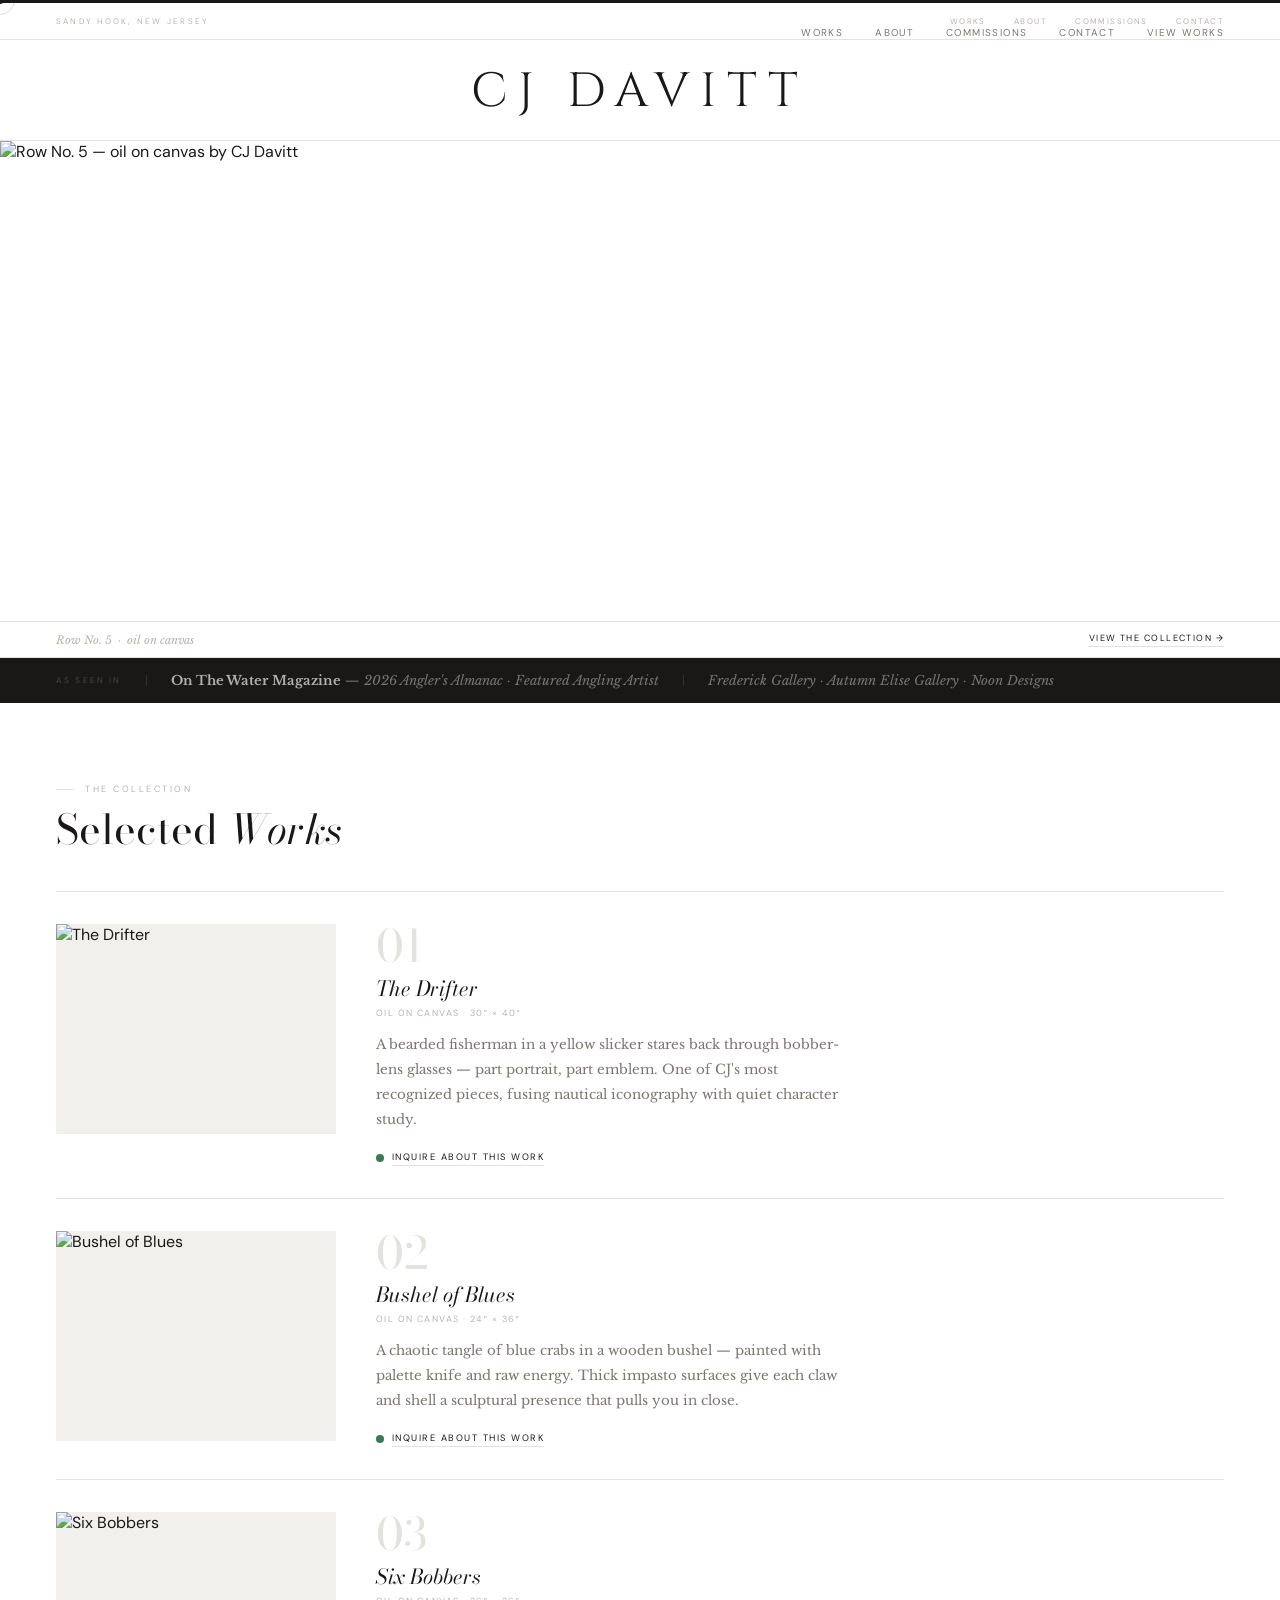
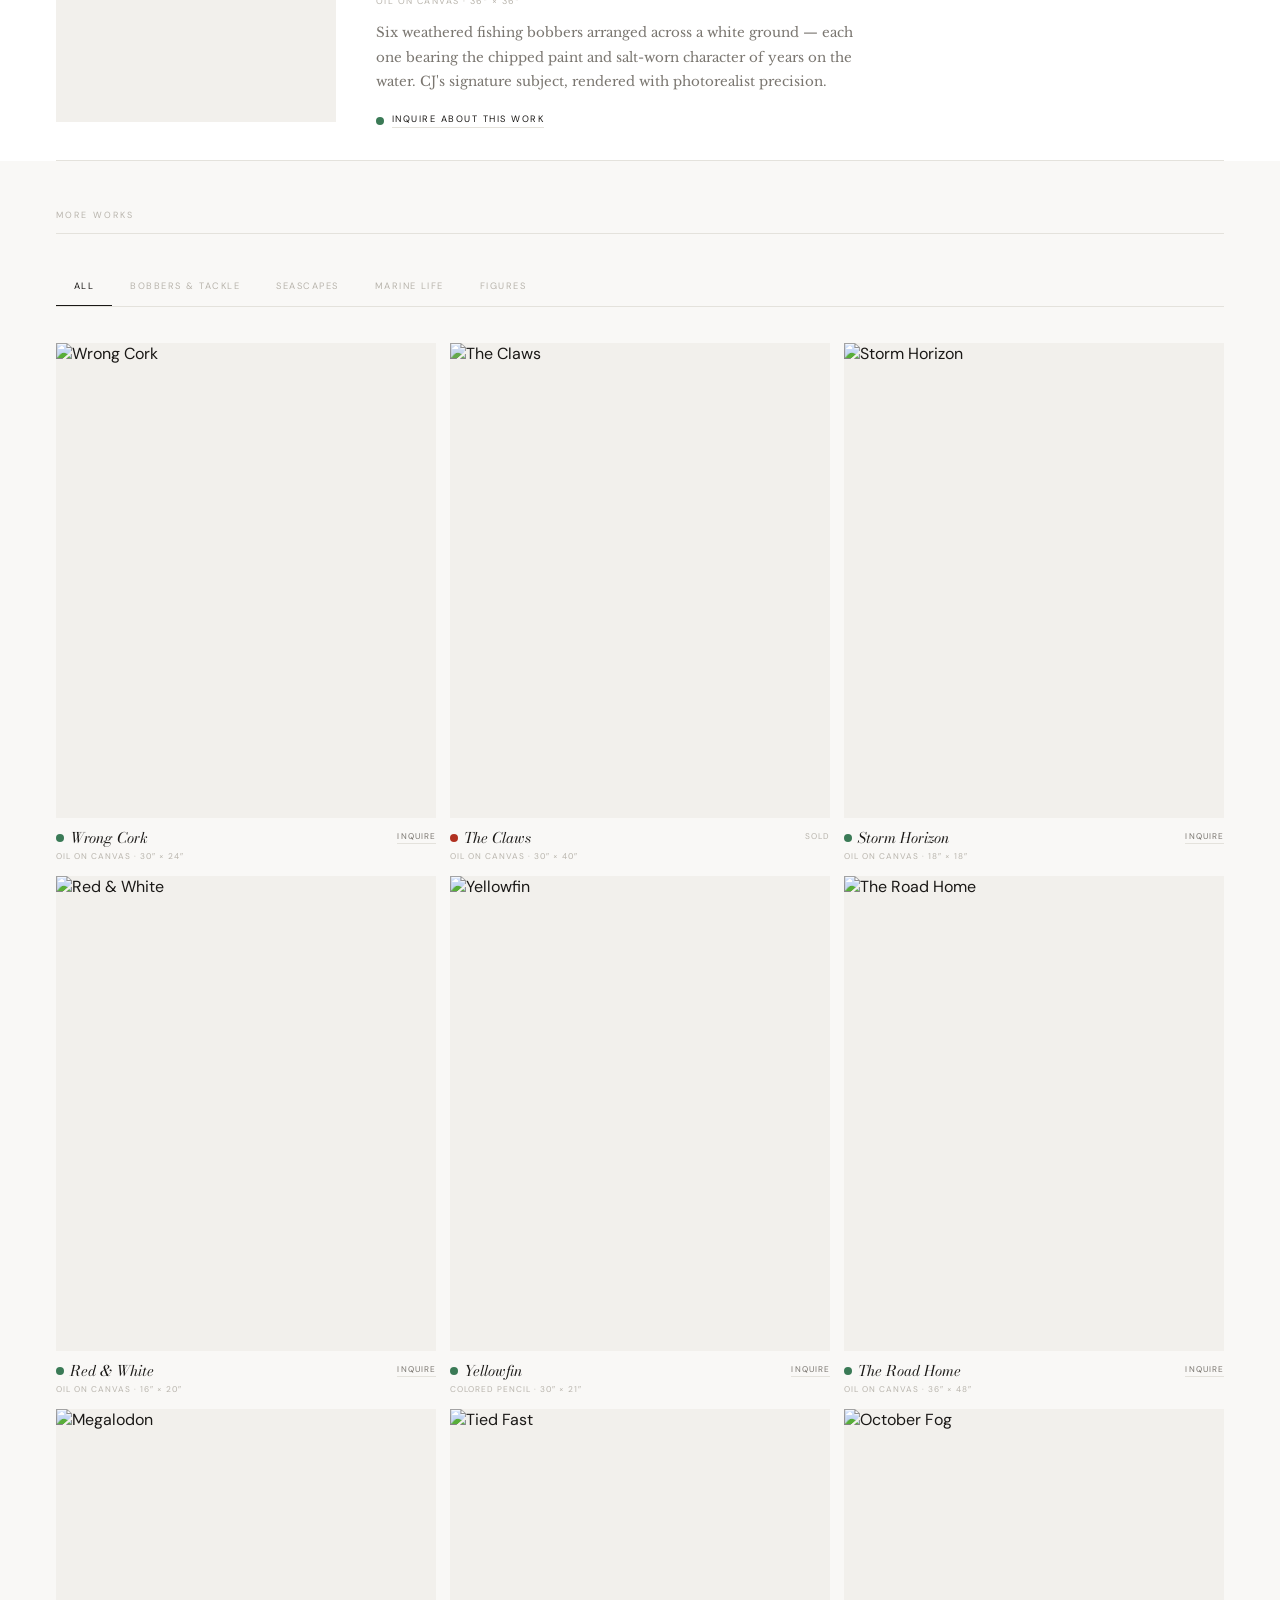
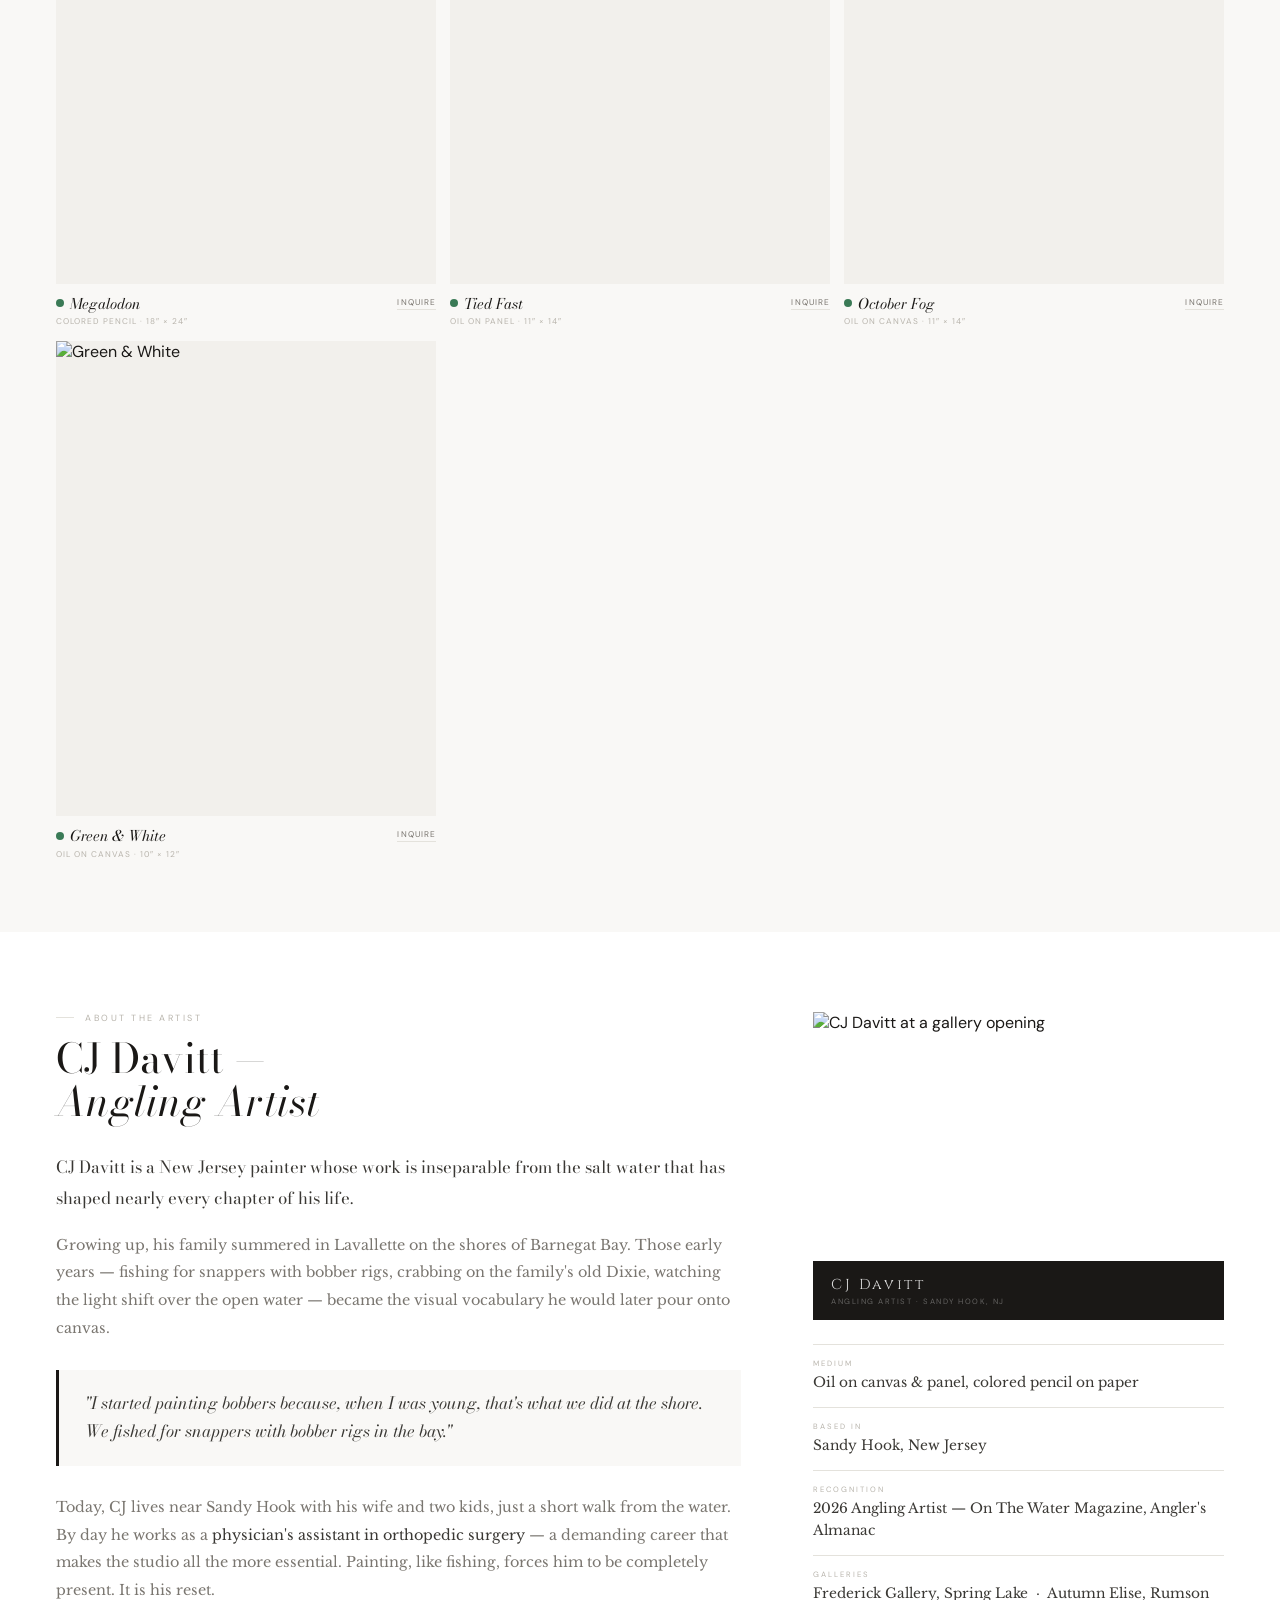
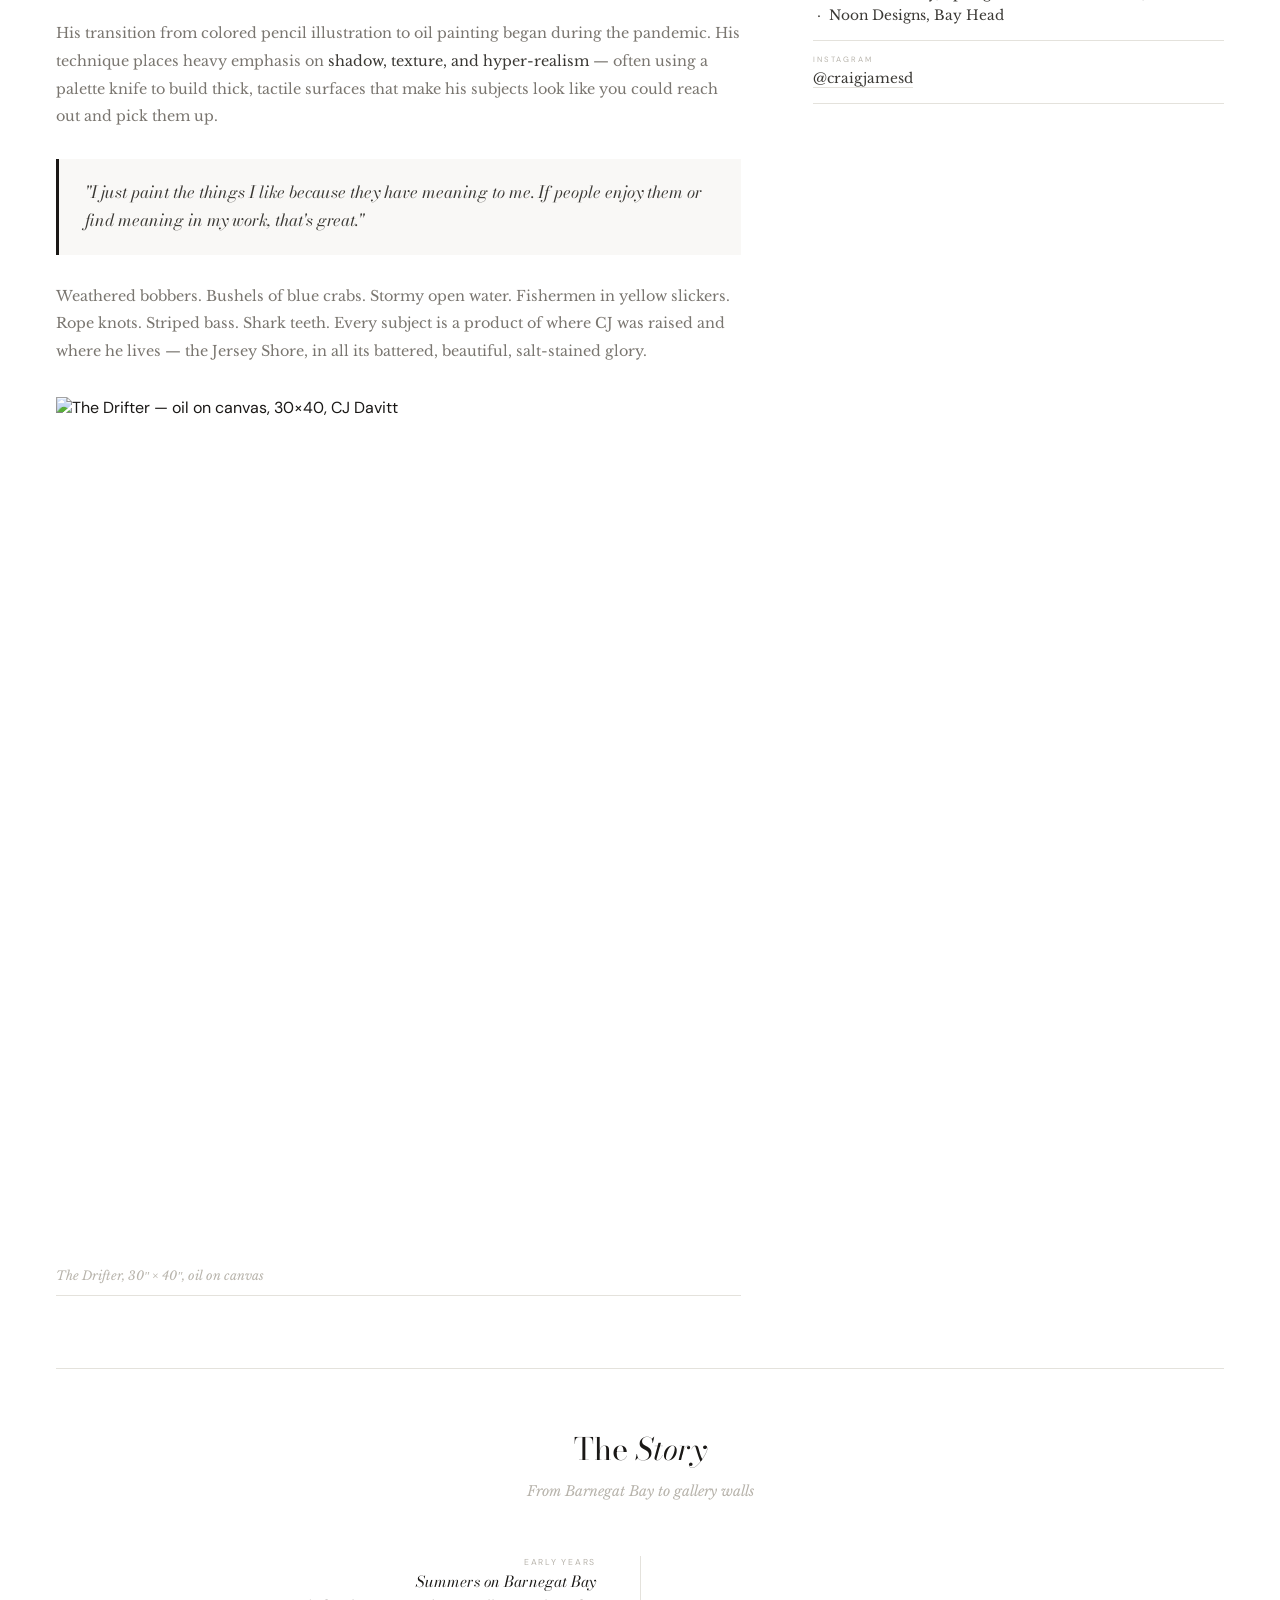
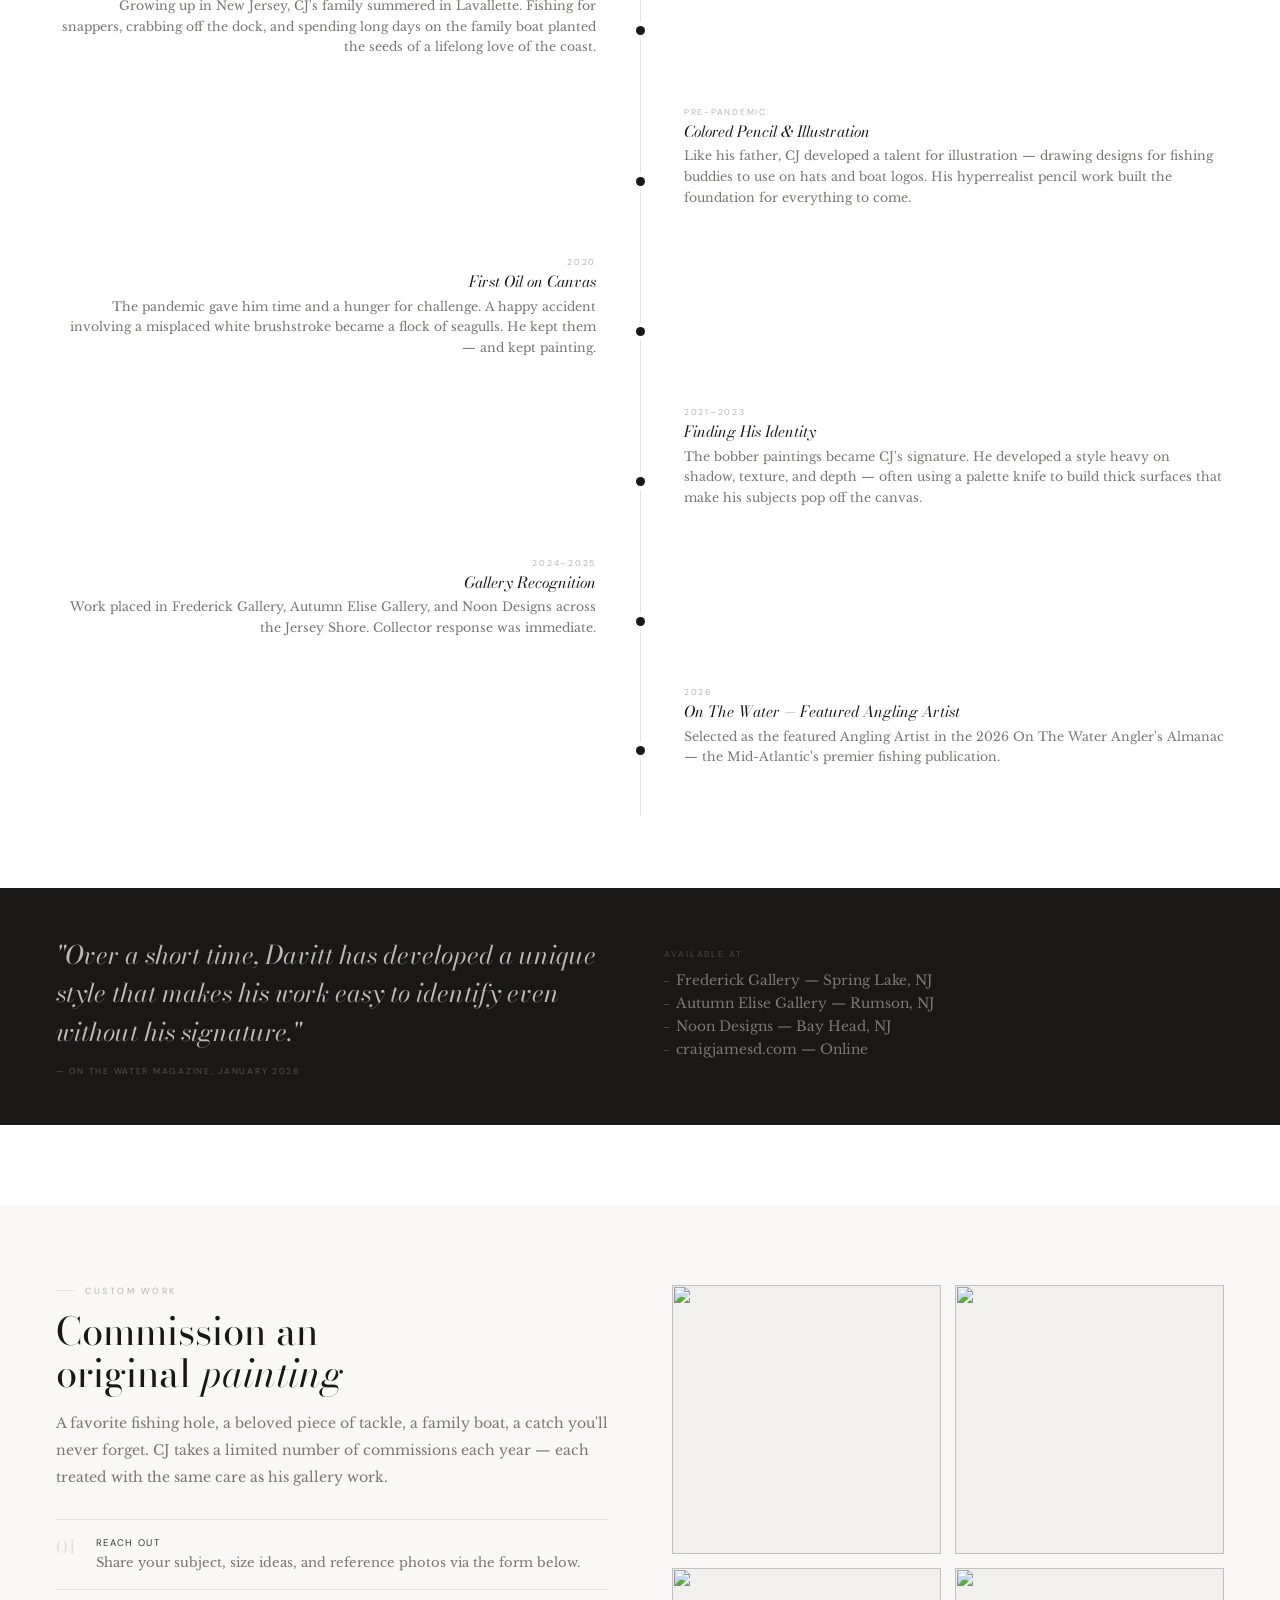
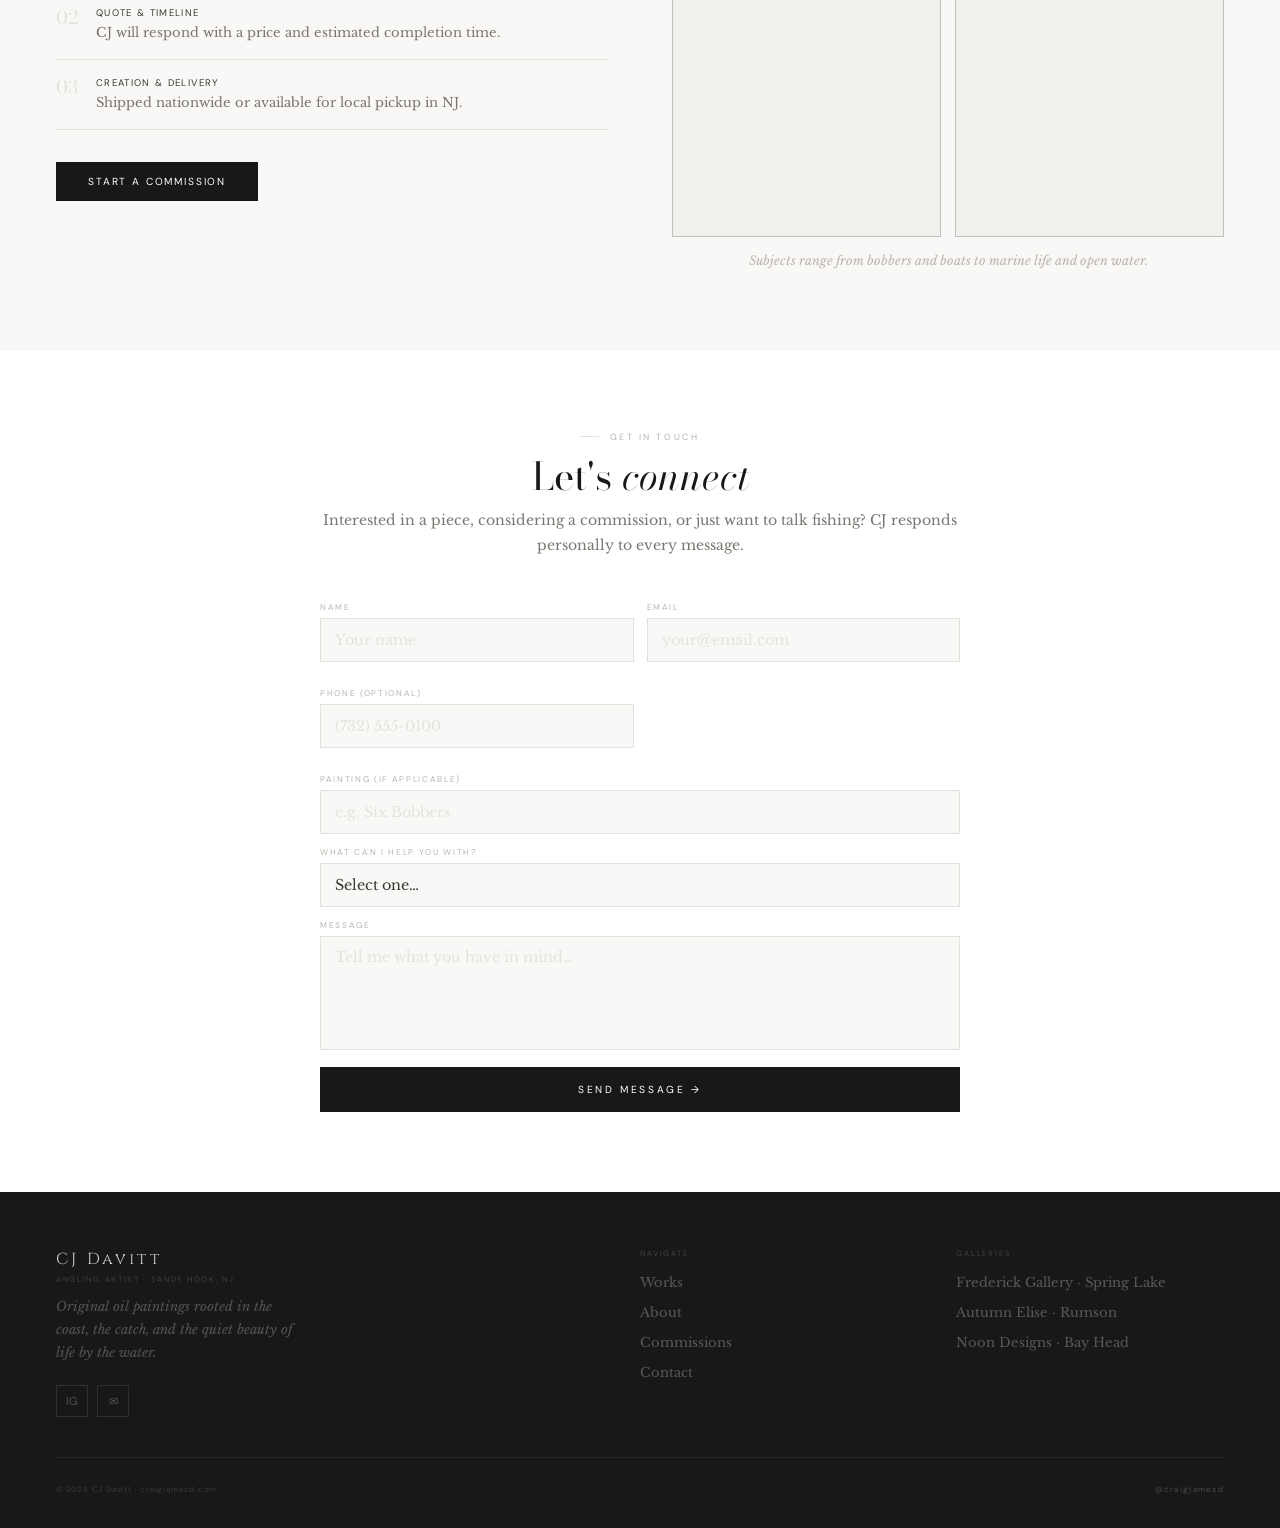
==== index.html @ 0832185c "Add files via upload" ====
<!DOCTYPE html>
<html lang="en">
<head>
<meta charset="UTF-8">
<meta name="viewport" content="width=device-width, initial-scale=1.0">
<title>CJ Davitt — Angling Artist · Original Oil Paintings · New Jersey</title>
<meta name="description" content="Original oil paintings by CJ Davitt — angling artist from the Jersey Shore. Coastal subjects including bobbers, blue crabs, seascapes, and fishermen. Available for purchase and commission.">
<meta property="og:title" content="CJ Davitt — Angling Artist">
<meta property="og:description" content="Original oil paintings rooted in the coast, the catch, and the quiet beauty of life by the water.">
<meta property="og:type" content="website">
<meta property="og:url" content="https://craigjamesd.com">
<link rel="canonical" href="https://craigjamesd.com">
<link rel="preconnect" href="https://fonts.googleapis.com">
<link href="https://fonts.googleapis.com/css2?family=Cinzel:wght@400;500;600&family=Bodoni+Moda:ital,opsz,wght@0,6..96,400;0,6..96,500;1,6..96,400;1,6..96,500&family=Libre+Baskerville:ital,wght@0,400;1,400&family=DM+Sans:wght@300;400;500&display=swap" rel="stylesheet">
<style>
*,*::before,*::after{margin:0;padding:0;box-sizing:border-box;}
img{display:block;max-width:100%;}
html{scroll-behavior:smooth;}
body{background:#fff;color:#1a1816;font-family:'DM Sans',sans-serif;overflow-x:hidden;cursor:none;}

:root{
  --white:#ffffff;--paper:#f9f8f6;--linen:#f2f0ec;
  --stone:#e4e2dc;--pebble:#b8b4ac;--drift:#7a7670;
  --anchor:#3a3834;--ink:#1a1816;
  --ocean:#0f1f2e;--tide:#1c3344;
  --serif:'Bodoni Moda',Georgia,serif;
  --display:'Cinzel',serif;
  --body:'Libre Baskerville',serif;
  --sans:'DM Sans',sans-serif;
  --pad:56px;
  --dot-av:#3a7a56;
  --dot-sold:#b03020;
}

/* CURSOR */
.cur,.curR{pointer-events:none;position:fixed;top:0;left:0;transform:translate(-50%,-50%);z-index:9999;}
.cur{width:8px;height:8px;background:var(--ink);border-radius:50%;transition:width .2s,height .2s;}
.curR{width:30px;height:30px;border:1px solid rgba(26,24,22,.15);border-radius:50%;z-index:9998;transition:left .07s ease-out,top .07s ease-out;}

/* ── NAV ── */
nav{position:fixed;top:0;left:0;right:0;z-index:500;display:flex;align-items:center;justify-content:flex-end;padding:20px var(--pad);transition:background .4s,padding .4s,border-color .4s;border-bottom:1px solid transparent;}
nav.stuck{background:rgba(255,255,255,.96);backdrop-filter:blur(18px);padding:13px var(--pad);border-bottom-color:var(--stone);}
.nav-brand{text-decoration:none;display:flex;flex-direction:column;gap:2px;}

.nav-brand-sub{font-family:var(--sans);font-size:.48rem;letter-spacing:.26em;text-transform:uppercase;color:var(--pebble);line-height:1;transition:color .35s;}
.nav-links{display:flex;gap:32px;list-style:none;align-items:center;}
.nav-links a{font-family:var(--sans);font-size:.62rem;letter-spacing:.14em;text-transform:uppercase;color:var(--drift);text-decoration:none;transition:color .25s;padding:4px 0;}
.nav-links a:hover{color:var(--ink);}
.nav-cta{background:transparent;color:var(--drift);padding:9px 20px;transition:background .25s,color .35s;}
.nav-cta:hover{color:var(--ink);}
nav.stuck .nav-cta{background:var(--ink);color:var(--white);}
nav.stuck .nav-cta:hover{background:var(--tide);}
.nav-hamburger{display:none;}

/* MOBILE DRAWER */
.mob-drawer{display:none;position:fixed;inset:0;z-index:600;background:var(--ink);flex-direction:column;justify-content:center;align-items:center;opacity:0;transition:opacity .35s;}
.mob-drawer.open{display:flex;opacity:1;}
.mob-drawer-close{position:absolute;top:22px;right:22px;width:44px;height:44px;display:flex;align-items:center;justify-content:center;color:rgba(255,255,255,.55);font-size:1.35rem;cursor:pointer;}
.mob-drawer-logo{position:absolute;top:22px;left:22px;font-family:var(--display);font-size:.88rem;color:rgba(255,255,255,.45);letter-spacing:.22em;}
.mob-nav-list{list-style:none;text-align:center;}
.mob-nav-list li{border-bottom:1px solid rgba(255,255,255,.07);}
.mob-nav-list li:first-child{border-top:1px solid rgba(255,255,255,.07);}
.mob-nav-list a{display:block;padding:18px 56px;font-family:var(--serif);font-size:1.4rem;font-style:italic;color:rgba(255,255,255,.7);text-decoration:none;}
.mob-nav-cta{margin-top:28px;font-family:var(--sans);font-size:.66rem;letter-spacing:.2em;text-transform:uppercase;background:var(--white);color:var(--ink);padding:14px 36px;text-decoration:none;display:inline-block;}
.mob-social{position:absolute;bottom:28px;display:flex;gap:20px;}
.mob-social a{font-family:var(--sans);font-size:.56rem;letter-spacing:.18em;text-transform:uppercase;color:rgba(255,255,255,.28);text-decoration:none;}

/* ── HERO — OPTION A CLEAN ── */
.hero{background:var(--white);border-bottom:1px solid var(--stone);padding-top:0;}
.hero-rule{height:3px;background:var(--ink);}
.hero-masthead{padding:13px var(--pad);display:flex;align-items:center;justify-content:space-between;border-bottom:1px solid var(--stone);}
.hero-eyebrow{font-family:var(--sans);font-size:.5rem;letter-spacing:.28em;text-transform:uppercase;color:var(--pebble);}
.hero-nav-inline{display:flex;gap:28px;}
.hero-nav-inline a{font-family:var(--sans);font-size:.5rem;letter-spacing:.18em;text-transform:uppercase;color:var(--pebble);text-decoration:none;transition:color .2s;}
.hero-nav-inline a:hover{color:var(--ink);}
.hero-name-wrap{text-align:center;padding:28px var(--pad) 24px;border-bottom:1px solid var(--stone);}
.hero-name{font-family:var(--display);font-size:3rem;font-weight:400;letter-spacing:.22em;color:var(--ink);line-height:1;text-transform:uppercase;}
.hero-img-wrap{position:relative;overflow:hidden;}
.hero-img-wrap img{width:100%;height:480px;object-fit:cover;object-position:center;display:block;}
.hero-caption{padding:10px var(--pad);border-top:1px solid var(--stone);display:flex;align-items:center;justify-content:space-between;background:var(--white);}
.hero-cap-text{font-family:var(--body);font-style:italic;font-size:.7rem;color:var(--pebble);}
.hero-cap-cta{font-family:var(--sans);font-size:.56rem;letter-spacing:.16em;text-transform:uppercase;color:var(--ink);border-bottom:1px solid var(--stone);padding-bottom:2px;text-decoration:none;}

/* ── PRESS ── */
.press{background:var(--ink);padding:14px var(--pad);display:flex;align-items:center;gap:24px;overflow:hidden;}
.press-lbl{font-family:var(--sans);font-size:.52rem;letter-spacing:.26em;text-transform:uppercase;color:rgba(255,255,255,.2);white-space:nowrap;flex-shrink:0;}
.press-div{width:1px;height:11px;background:rgba(255,255,255,.1);flex-shrink:0;}
.press-item{font-family:var(--body);font-style:italic;font-size:.82rem;color:rgba(255,255,255,.4);white-space:nowrap;}
.press-item strong{font-style:normal;font-weight:700;color:rgba(255,255,255,.65);}

/* ── SECTION ── */
section{padding:80px var(--pad);}
.eyebrow{font-family:var(--sans);font-size:.56rem;letter-spacing:.28em;text-transform:uppercase;color:var(--pebble);display:flex;align-items:center;gap:11px;margin-bottom:13px;}
.eyebrow::before{content:'';width:18px;height:1px;background:var(--stone);display:block;}

/* STATUS DOT */
.dot{width:8px;height:8px;border-radius:50%;display:inline-block;flex-shrink:0;}
.dot.av{background:var(--dot-av);}
.dot.sold{background:var(--dot-sold);}

/* ── MAGAZINE ROWS ── */
.mag-sec{background:var(--white);padding-bottom:0;}
.mag-header{margin-bottom:40px;}
h2.sec-title{font-family:var(--serif);font-size:clamp(1.8rem,3.2vw,3rem);font-weight:400;color:var(--ink);line-height:1.06;}
h2.sec-title em{font-style:italic;}

.mag-list{display:flex;flex-direction:column;gap:0;}
.mag-item{display:grid;grid-template-columns:280px 1fr;border-bottom:1px solid var(--stone);padding:32px 0;gap:40px;align-items:start;}
.mag-item:first-child{border-top:1px solid var(--stone);}
.mag-img{position:relative;overflow:hidden;background:var(--linen);}
.mag-img img{width:100%;aspect-ratio:4/3;object-fit:cover;display:block;transition:transform .7s ease;}
.mag-item:hover .mag-img img{transform:scale(1.03);}
.mag-num{font-family:var(--serif);font-size:2.8rem;font-weight:400;color:var(--stone);line-height:1;margin-bottom:8px;}
.mag-title{font-family:var(--serif);font-style:italic;font-size:1.3rem;color:var(--ink);margin-bottom:5px;line-height:1.2;}
.mag-medium{font-family:var(--sans);font-size:.56rem;letter-spacing:.16em;text-transform:uppercase;color:var(--pebble);margin-bottom:14px;}
.mag-desc{font-family:var(--body);font-size:.84rem;color:var(--drift);line-height:1.85;margin-bottom:18px;max-width:480px;}
.mag-status{display:flex;align-items:center;gap:8px;}
.mag-inquire{font-family:var(--sans);font-size:.58rem;letter-spacing:.16em;text-transform:uppercase;color:var(--ink);border-bottom:1px solid var(--stone);padding-bottom:2px;text-decoration:none;cursor:none;}
.mag-sold-text{font-family:var(--sans);font-size:.58rem;letter-spacing:.16em;text-transform:uppercase;color:var(--pebble);}
.mag-request{font-family:var(--sans);font-size:.56rem;letter-spacing:.14em;text-transform:uppercase;color:var(--drift);border-bottom:1px solid var(--stone);padding-bottom:1px;margin-left:10px;text-decoration:none;cursor:none;}

/* ── EDITORIAL GRID ── */
.grid-sec{background:var(--paper);padding-top:56px;}
.grid-subhead{font-family:var(--sans);font-size:.56rem;letter-spacing:.24em;text-transform:uppercase;color:var(--pebble);margin-bottom:32px;padding-bottom:12px;border-bottom:1px solid var(--stone);}

/* Filter tabs */
.filters{display:flex;gap:0;margin-bottom:36px;border-bottom:1px solid var(--stone);overflow-x:auto;scrollbar-width:none;}
.filters::-webkit-scrollbar{display:none;}
.filter-btn{font-family:var(--sans);font-size:.58rem;letter-spacing:.16em;text-transform:uppercase;color:var(--pebble);background:none;border:none;padding:10px 18px;cursor:none;position:relative;transition:color .25s;white-space:nowrap;min-height:40px;}
.filter-btn::after{content:'';position:absolute;bottom:-1px;left:0;right:0;height:2px;background:var(--ink);transform:scaleX(0);transition:transform .25s;}
.filter-btn:hover{color:var(--anchor);}
.filter-btn.active{color:var(--ink);}
.filter-btn.active::after{transform:scaleX(1);}

.art-grid{display:grid;grid-template-columns:repeat(3,1fr);gap:14px;}
.art-card{cursor:none;}
.art-card-img{position:relative;overflow:hidden;background:var(--linen);aspect-ratio:4/5;margin-bottom:11px;}
.art-card-img img{width:100%;height:100%;object-fit:cover;transition:transform .7s ease;display:block;}
.art-card:hover .art-card-img img{transform:scale(1.04);}
.art-card-img.is-sold img{filter:grayscale(20%);}

/* Hover overlay desktop */
.art-card-ov{position:absolute;inset:0;background:rgba(15,31,46,.84);display:flex;flex-direction:column;justify-content:center;align-items:center;gap:10px;opacity:0;transition:opacity .35s;}
.art-card:hover .art-card-ov{opacity:1;}
.ov-btn{font-family:var(--sans);font-size:.58rem;letter-spacing:.15em;text-transform:uppercase;background:var(--white);color:var(--ink);padding:10px 22px;text-decoration:none;transition:background .2s;cursor:none;display:inline-block;}
.ov-btn.sec{background:transparent;color:rgba(255,255,255,.6);border:1px solid rgba(255,255,255,.25);}

.art-card-body{display:flex;align-items:flex-start;justify-content:space-between;gap:8px;}
.art-card-left{}
.art-card-name-row{display:flex;align-items:center;gap:6px;margin-bottom:4px;}
.art-card-title{font-family:var(--serif);font-style:italic;font-size:.92rem;color:var(--ink);line-height:1.2;}
.art-card-medium{font-family:var(--sans);font-size:.52rem;letter-spacing:.12em;text-transform:uppercase;color:var(--pebble);}
.art-card-action{font-family:var(--sans);font-size:.52rem;letter-spacing:.13em;text-transform:uppercase;color:var(--drift);white-space:nowrap;margin-top:2px;border-bottom:1px solid var(--stone);padding-bottom:1px;text-decoration:none;cursor:none;}
.art-card-action.sold-label{color:var(--pebble);border:none;}
/* Mobile tap link */
.art-card-tap{display:none;}

/* ── ABOUT ── */
.about-sec{background:var(--white);}
.about-intro{display:grid;grid-template-columns:5fr 3fr;gap:72px;align-items:start;}
h2.about-title{font-family:var(--serif);font-size:clamp(1.8rem,3.2vw,3rem);font-weight:400;color:var(--ink);line-height:1.06;margin-bottom:28px;}
h2.about-title em{font-style:italic;}
.about-lead{font-family:var(--serif);font-size:1.05rem;line-height:1.85;color:var(--anchor);margin-bottom:18px;}
.about-body{font-family:var(--body);font-size:.9rem;line-height:1.92;color:var(--drift);margin-bottom:16px;}
.about-body strong{color:var(--anchor);font-weight:400;}
.about-pull{margin:28px 0;padding:20px 26px;border-left:3px solid var(--ink);font-family:var(--serif);font-style:italic;font-size:1.05rem;color:var(--anchor);line-height:1.65;background:var(--paper);}
.about-aside{}
.about-portrait{position:relative;margin-bottom:24px;}
.about-portrait img{width:100%;aspect-ratio:4/3;object-fit:cover;object-position:center 20%;display:block;}
.about-portrait-cap{position:absolute;bottom:0;left:0;right:0;background:var(--ink);padding:14px 18px;}
.apc-name{font-family:var(--display);font-size:.9rem;font-weight:400;color:rgba(255,255,255,.85);letter-spacing:.18em;margin-bottom:2px;}
.apc-sub{font-family:var(--sans);font-size:.48rem;letter-spacing:.2em;text-transform:uppercase;color:rgba(255,255,255,.32);}
.creds{display:flex;flex-direction:column;gap:0;}
.cred-item{padding:13px 0;border-bottom:1px solid var(--stone);}
.cred-item:first-child{border-top:1px solid var(--stone);}
.cred-title{font-family:var(--sans);font-size:.48rem;letter-spacing:.26em;text-transform:uppercase;color:var(--pebble);margin-bottom:4px;}
.cred-desc{font-family:var(--body);font-size:.86rem;color:var(--anchor);line-height:1.6;}
.cred-desc a{color:var(--anchor);text-decoration:none;border-bottom:1px solid var(--stone);}

/* Timeline */
.about-timeline{margin-top:72px;padding-top:56px;border-top:1px solid var(--stone);}
.timeline-header{text-align:center;margin-bottom:56px;}
h3.tl-title{font-family:var(--serif);font-size:clamp(1.4rem,2.4vw,2.2rem);font-weight:400;color:var(--ink);margin-bottom:10px;}
h3.tl-title em{font-style:italic;}
.tl-sub{font-family:var(--body);font-style:italic;font-size:.88rem;color:var(--pebble);}
.timeline{display:grid;grid-template-columns:1fr 32px 1fr;position:relative;}
.tl-spine{grid-column:2;display:flex;flex-direction:column;align-items:center;}
.tl-spine-line{flex:1;width:1px;background:var(--stone);}
.tl-node{width:9px;height:9px;border-radius:50%;background:var(--ink);flex-shrink:0;margin:4px 0;}
.tl-left{text-align:right;padding:0 28px 48px 0;}
.tl-right{padding:0 0 48px 28px;}
.tl-empty{padding-bottom:48px;}
.tl-year{font-family:var(--sans);font-size:.54rem;letter-spacing:.2em;text-transform:uppercase;color:var(--pebble);margin-bottom:5px;}
.tl-event-title{font-family:var(--serif);font-style:italic;font-size:.96rem;color:var(--ink);margin-bottom:5px;line-height:1.2;}
.tl-event-body{font-family:var(--body);font-size:.78rem;color:var(--drift);line-height:1.65;}

/* Press quote */
.about-press{background:var(--ink);padding:48px var(--pad);margin:72px calc(-1 * var(--pad)) 0;display:grid;grid-template-columns:1fr 1fr;gap:48px;align-items:center;}
.ap-quote{font-family:var(--serif);font-size:clamp(1.1rem,2vw,1.7rem);font-style:italic;color:rgba(255,255,255,.7);line-height:1.5;margin-bottom:14px;}
.ap-attr{font-family:var(--sans);font-size:.54rem;letter-spacing:.2em;text-transform:uppercase;color:rgba(255,255,255,.26);}
.ap-feature-title{font-family:var(--sans);font-size:.54rem;letter-spacing:.22em;text-transform:uppercase;color:rgba(255,255,255,.22);margin-bottom:12px;}
.ap-gal{font-family:var(--body);font-size:.86rem;color:rgba(255,255,255,.42);padding-left:12px;position:relative;margin-bottom:6px;}
.ap-gal::before{content:'';position:absolute;left:0;top:50%;width:5px;height:1px;background:rgba(255,255,255,.2);}

/* ── COMMISSIONS ── */
.comm-sec{background:var(--paper);}
.comm-inner{display:grid;grid-template-columns:1fr 1fr;gap:64px;align-items:start;}
h2.comm-title{font-family:var(--serif);font-size:clamp(1.8rem,3vw,2.8rem);font-weight:400;color:var(--ink);line-height:1.1;margin-bottom:16px;}
h2.comm-title em{font-style:italic;}
.comm-body{font-family:var(--body);font-size:.88rem;line-height:1.9;color:var(--drift);margin-bottom:28px;}
.process{display:flex;flex-direction:column;margin-bottom:32px;}
.proc-item{display:flex;gap:18px;padding:16px 0;border-bottom:1px solid var(--stone);}
.proc-item:first-child{border-top:1px solid var(--stone);}
.proc-n{font-family:var(--serif);font-size:1.2rem;color:var(--stone);line-height:1;flex-shrink:0;width:22px;padding-top:2px;}
.proc-name{font-family:var(--sans);font-size:.6rem;letter-spacing:.14em;text-transform:uppercase;color:var(--anchor);margin-bottom:3px;}
.proc-desc{font-family:var(--body);font-size:.82rem;color:var(--drift);line-height:1.6;}
.comm-sample{display:grid;grid-template-columns:1fr 1fr;gap:14px;margin-bottom:14px;}
.comm-sample-item{aspect-ratio:1;overflow:hidden;background:var(--linen);}
.comm-sample-item img{width:100%;height:100%;object-fit:cover;transition:transform .6s ease;}
.comm-sample-item:hover img{transform:scale(1.04);}
.comm-note{font-family:var(--body);font-style:italic;font-size:.78rem;color:var(--pebble);text-align:center;line-height:1.6;}

.btn-dark{font-family:var(--sans);font-size:.64rem;letter-spacing:.18em;text-transform:uppercase;background:var(--ink);color:var(--white);padding:13px 32px;text-decoration:none;display:inline-block;transition:background .25s;cursor:none;border:none;}
.btn-dark:hover{background:var(--tide);}

/* ── CONTACT ── */
.contact-sec{background:var(--white);}
.contact-wrap{max-width:640px;margin:0 auto;}
.contact-hd{text-align:center;margin-bottom:44px;}
h2.ct-title{font-family:var(--serif);font-size:clamp(1.8rem,3vw,2.8rem);font-weight:400;color:var(--ink);margin-bottom:11px;line-height:1.06;}
h2.ct-title em{font-style:italic;}
.ct-sub{font-family:var(--body);font-size:.88rem;color:var(--drift);line-height:1.8;}
.frow{display:grid;grid-template-columns:1fr 1fr;gap:13px;margin-bottom:13px;}
.fg{display:flex;flex-direction:column;gap:5px;margin-bottom:13px;}
.fg label{font-family:var(--sans);font-size:.52rem;letter-spacing:.2em;text-transform:uppercase;color:var(--pebble);}
.fg input,.fg select,.fg textarea{background:var(--paper);border:1px solid var(--stone);color:var(--ink);font-family:var(--body);font-size:.9rem;padding:11px 14px;outline:none;transition:border-color .25s;resize:none;cursor:none;appearance:none;min-height:44px;}
.fg input:focus,.fg select:focus,.fg textarea:focus{border-color:var(--ink);}
.fg input::placeholder,.fg textarea::placeholder{color:var(--stone);}
.fg select{color:var(--anchor);}
.form-submit{width:100%;background:var(--ink);color:var(--white);border:none;font-family:var(--sans);font-size:.64rem;letter-spacing:.26em;text-transform:uppercase;padding:16px;cursor:none;transition:background .25s;margin-top:4px;}
.form-submit:hover{background:var(--tide);}

/* ── FOOTER ── */
footer{background:var(--ink);padding:56px var(--pad) 34px;}
.ft-grid{display:grid;grid-template-columns:2fr 1fr 1fr;gap:48px;padding-bottom:40px;border-bottom:1px solid rgba(255,255,255,.07);margin-bottom:26px;}
.ft-logo{font-family:var(--display);font-size:1rem;font-weight:400;color:rgba(255,255,255,.8);margin-bottom:4px;letter-spacing:.2em;}
.ft-sub{font-family:var(--sans);font-size:.48rem;letter-spacing:.22em;text-transform:uppercase;color:rgba(255,255,255,.18);margin-bottom:12px;}
.ft-tag{font-family:var(--body);font-style:italic;font-size:.82rem;color:rgba(255,255,255,.26);line-height:1.75;max-width:240px;margin-bottom:20px;}
.ft-soc{display:flex;gap:9px;}
.ft-soc a{width:32px;height:32px;border:1px solid rgba(255,255,255,.1);display:flex;align-items:center;justify-content:center;color:rgba(255,255,255,.26);text-decoration:none;font-size:.7rem;transition:all .25s;cursor:none;}
.ft-soc a:hover{border-color:rgba(255,255,255,.4);color:rgba(255,255,255,.7);}
.ft-col-lbl{font-family:var(--sans);font-size:.48rem;letter-spacing:.24em;text-transform:uppercase;color:rgba(255,255,255,.18);margin-bottom:13px;}
.ft-ul{list-style:none;display:flex;flex-direction:column;gap:9px;}
.ft-ul a{font-family:var(--body);font-size:.82rem;color:rgba(255,255,255,.28);text-decoration:none;transition:color .25s;cursor:none;}
.ft-ul a:hover{color:rgba(255,255,255,.65);}
.ft-bot{display:flex;justify-content:space-between;align-items:center;}
.ft-copy{font-family:var(--sans);font-size:.5rem;letter-spacing:.1em;color:rgba(255,255,255,.15);}
.ft-ig{font-family:var(--sans);font-size:.5rem;letter-spacing:.16em;color:rgba(255,255,255,.22);text-decoration:none;transition:color .25s;cursor:none;}
.ft-ig:hover{color:rgba(255,255,255,.6);}

/* ── MOBILE ── */
@media(max-width:768px){
  :root{--pad:20px;}
  body{cursor:auto;}
  .cur,.curR{display:none;}
  .btn-dark,.mag-inquire,.art-card-action,.ov-btn,.form-submit,.filter-btn{cursor:pointer;}
  .fg input,.fg select,.fg textarea{cursor:pointer;}
  nav{padding:16px var(--pad);}
  nav.stuck{padding:13px var(--pad);}
  .nav-links{display:none;}
  .nav-hamburger{display:flex;flex-direction:column;justify-content:center;gap:5px;width:44px;height:44px;padding:10px;cursor:pointer;}
  .nav-hamburger span{display:block;width:22px;height:1.5px;background:var(--ink);transition:background .3s;}
  nav.stuck .nav-hamburger span{background:var(--ink);}
  .hero{padding-top:60px;}
  .hero-masthead{padding:12px var(--pad);}
  .hero-name{font-size:1.8rem;letter-spacing:.14em;}
  .hero-title-wrap{padding:20px var(--pad) 0;}
  .hero-img-wrap img{height:260px;}
  .hero-caption{padding:10px var(--pad);}
  .press{padding:12px var(--pad);flex-direction:column;align-items:flex-start;gap:6px;}
  .press-div{display:none;}
  .press-item{font-size:.76rem;white-space:normal;}
  section{padding:52px var(--pad);}
  .mag-item{grid-template-columns:1fr;gap:16px;}
  .mag-img img{aspect-ratio:16/9;}
  .art-grid{grid-template-columns:1fr 1fr;gap:12px;}
  .art-card-ov{display:none;}
  .art-card-tap{display:block;margin-top:6px;font-family:var(--sans);font-size:.52rem;letter-spacing:.13em;text-transform:uppercase;color:var(--drift);border-bottom:1px solid var(--stone);padding-bottom:1px;text-decoration:none;}
  .about-intro{grid-template-columns:1fr;gap:36px;}
  .about-aside{order:-1;}
  .about-portrait img{aspect-ratio:3/2;object-position:center top;}
  .timeline{display:flex;flex-direction:column;}
  .tl-spine{display:none;}
  .tl-left{text-align:left;padding:0 0 32px 18px;border-left:2px solid var(--stone);}
  .tl-right{padding:0 0 32px 18px;border-left:2px solid var(--stone);}
  .tl-empty{display:none;}
  .about-press{grid-template-columns:1fr;gap:28px;padding:40px var(--pad);margin:56px calc(-1 * var(--pad)) 0;}
  .comm-inner{grid-template-columns:1fr;gap:32px;}
  .comm-right{display:none;}
  .frow{grid-template-columns:1fr;gap:0;}
  footer{padding:40px var(--pad) 26px;}
  .ft-grid{grid-template-columns:1fr;gap:24px;padding-bottom:24px;}
  .ft-grid>div:nth-child(2),.ft-grid>div:nth-child(3){display:none;}
  .ft-bot{flex-direction:column;align-items:flex-start;gap:6px;}
}
@media(min-width:769px) and (max-width:1024px){
  :root{--pad:36px;}
  .art-grid{grid-template-columns:repeat(2,1fr);gap:12px;}
  .about-intro{grid-template-columns:1fr 1fr;gap:48px;}
  .comm-inner{gap:40px;}
  .ft-grid{grid-template-columns:1.5fr 1fr 1fr;gap:32px;}
}
</style>
</head>
<body>

<div class="cur" id="cur"></div>
<div class="curR" id="curR"></div>

<!-- MOBILE DRAWER -->
<div class="mob-drawer" id="mobDrawer">
  <div class="mob-drawer-logo">CJ Davitt</div>
  <button class="mob-drawer-close" id="drawerClose">✕</button>
  <ul class="mob-nav-list">
    <li><a href="#collection" class="mob-link">Works</a></li>
    <li><a href="#about" class="mob-link">About</a></li>
    <li><a href="#commissions" class="mob-link">Commissions</a></li>
    <li><a href="#contact" class="mob-link">Contact</a></li>
  </ul>
  <a href="#collection" class="mob-nav-cta mob-link">View the Collection</a>
  <div class="mob-social">
    <a href="https://instagram.com/craigjamesd" target="_blank">@craigjamesd</a>
    <a href="/cdn-cgi/l/email-protection#2a424f4646456a49584b434d404b474f594e04494547">Email</a>
  </div>
</div>

<!-- NAV -->
<nav id="nav">
  <ul class="nav-links">
    <li><a href="#collection">Works</a></li>
    <li><a href="#about">About</a></li>
    <li><a href="#commissions">Commissions</a></li>
    <li><a href="#contact">Contact</a></li>
    <li><a href="#collection" class="nav-cta">View Works</a></li>
  </ul>
  <button class="nav-hamburger" id="hamburger" aria-label="Open menu">
    <span></span><span></span><span></span>
  </button>
</nav>

<!-- HERO — OPTION A CLEAN -->
<div class="hero">
  <div class="hero-rule"></div>
  <div class="hero-masthead">
    <span class="hero-eyebrow">Sandy Hook, New Jersey</span>
    <span class="hero-nav-inline">
      <a href="#collection">Works</a>
      <a href="#about">About</a>
      <a href="#commissions">Commissions</a>
      <a href="#contact">Contact</a>
    </span>
  </div>
  <div class="hero-name-wrap">
    <div class="hero-name">CJ Davitt</div>
  </div>
  <div class="hero-img-wrap">
    <img src="images/cover-row-no5.jpg" alt="Row No. 5 — oil on canvas by CJ Davitt"/>
  </div>
  <div class="hero-caption">
    <span class="hero-cap-text">Row No. 5 &nbsp;·&nbsp; oil on canvas</span>
    <a href="#collection" class="hero-cap-cta">View the Collection →</a>
  </div>
</div>

<!-- PRESS -->
<div class="press">
  <span class="press-lbl">As Seen In</span>
  <div class="press-div"></div>
  <span class="press-item"><strong>On The Water Magazine</strong> — 2026 Angler's Almanac · Featured Angling Artist</span>
  <div class="press-div"></div>
  <span class="press-item">Frederick Gallery · Autumn Elise Gallery · Noon Designs</span>
</div>

<!-- COLLECTION -->
<section class="mag-sec" id="collection">
  <div class="mag-header">
    <div class="eyebrow">The Collection</div>
    <h2 class="sec-title">Selected <em>Works</em></h2>
  </div>

  <!-- MAGAZINE ROWS — 3 featured -->
  <div class="mag-list">

    <div class="mag-item">
      <div class="mag-img">
        <img src="images/the-drifter.jpg" alt="The Drifter"/>
      </div>
      <div>
        <div class="mag-num">01</div>
        <div class="mag-title">The Drifter</div>
        <div class="mag-medium">Oil on Canvas · 30″ × 40″</div>
        <div class="mag-desc">A bearded fisherman in a yellow slicker stares back through bobber-lens glasses — part portrait, part emblem. One of CJ's most recognized pieces, fusing nautical iconography with quiet character study.</div>
        <div class="mag-status">
          <span class="dot av"></span>
          <a href="#contact" class="mag-inquire">Inquire about this work</a>
        </div>
      </div>
    </div>

    <div class="mag-item">
      <div class="mag-img">
        <img src="images/bushel-of-blues.jpg" alt="Bushel of Blues"/>
      </div>
      <div>
        <div class="mag-num">02</div>
        <div class="mag-title">Bushel of Blues</div>
        <div class="mag-medium">Oil on Canvas · 24″ × 36″</div>
        <div class="mag-desc">A chaotic tangle of blue crabs in a wooden bushel — painted with palette knife and raw energy. Thick impasto surfaces give each claw and shell a sculptural presence that pulls you in close.</div>
        <div class="mag-status">
          <span class="dot av"></span>
          <a href="#contact" class="mag-inquire">Inquire about this work</a>
        </div>
      </div>
    </div>

    <div class="mag-item">
      <div class="mag-img">
        <img src="images/six-bobbers.jpg" alt="Six Bobbers"/>
      </div>
      <div>
        <div class="mag-num">03</div>
        <div class="mag-title">Six Bobbers</div>
        <div class="mag-medium">Oil on Canvas · 36″ × 36″</div>
        <div class="mag-desc">Six weathered fishing bobbers arranged across a white ground — each one bearing the chipped paint and salt-worn character of years on the water. CJ's signature subject, rendered with photorealist precision.</div>
        <div class="mag-status">
          <span class="dot av"></span>
          <a href="#contact" class="mag-inquire">Inquire about this work</a>
        </div>
      </div>
    </div>

  </div>

  <!-- EDITORIAL GRID — remaining works -->
  <div class="grid-sec" style="margin:0 calc(-1 * var(--pad));padding:48px var(--pad) 72px;">
    <div class="grid-subhead">More Works</div>
    <div class="filters">
      <button class="filter-btn active" onclick="filterGallery('all',this)">All</button>
      <button class="filter-btn" onclick="filterGallery('bobbers',this)">Bobbers &amp; Tackle</button>
      <button class="filter-btn" onclick="filterGallery('seascape',this)">Seascapes</button>
      <button class="filter-btn" onclick="filterGallery('marine',this)">Marine Life</button>
      <button class="filter-btn" onclick="filterGallery('figures',this)">Figures</button>
    </div>

    <div class="art-grid" id="artGrid">

      <div class="art-card" data-cat="bobbers">
        <div class="art-card-img">
          <img src="images/wrong-cork.jpg" alt="Wrong Cork" loading="lazy"/>
          <div class="art-card-ov">
            <a href="#contact" class="ov-btn">Inquire</a>
          </div>
        </div>
        <div class="art-card-body">
          <div class="art-card-left">
            <div class="art-card-name-row"><span class="dot av"></span><div class="art-card-title">Wrong Cork</div></div>
            <div class="art-card-medium">Oil on Canvas · 30″ × 24″</div>
          </div>
          <a href="#contact" class="art-card-action">Inquire</a>
        </div>
        <a href="#contact" class="art-card-tap">Inquire →</a>
      </div>

      <div class="art-card" data-cat="marine">
        <div class="art-card-img is-sold">
          <img src="images/the-claws.jpg" alt="The Claws" loading="lazy"/>
          <div class="art-card-ov">
            <a href="#commissions" class="ov-btn">Request Similar</a>
          </div>
        </div>
        <div class="art-card-body">
          <div class="art-card-left">
            <div class="art-card-name-row"><span class="dot sold"></span><div class="art-card-title">The Claws</div></div>
            <div class="art-card-medium">Oil on Canvas · 30″ × 40″</div>
          </div>
          <span class="art-card-action sold-label">Sold</span>
        </div>
        <a href="#commissions" class="art-card-tap">Request Similar →</a>
      </div>

      <div class="art-card" data-cat="seascape">
        <div class="art-card-img">
          <img src="images/storm-horizon.jpg" alt="Storm Horizon" loading="lazy"/>
          <div class="art-card-ov">
            <a href="#contact" class="ov-btn">Inquire</a>
          </div>
        </div>
        <div class="art-card-body">
          <div class="art-card-left">
            <div class="art-card-name-row"><span class="dot av"></span><div class="art-card-title">Storm Horizon</div></div>
            <div class="art-card-medium">Oil on Canvas · 18″ × 18″</div>
          </div>
          <a href="#contact" class="art-card-action">Inquire</a>
        </div>
        <a href="#contact" class="art-card-tap">Inquire →</a>
      </div>

      <div class="art-card" data-cat="bobbers">
        <div class="art-card-img">
          <img src="images/red-white-bobber.jpg" alt="Red &amp; White" loading="lazy"/>
          <div class="art-card-ov">
            <a href="#contact" class="ov-btn">Inquire</a>
          </div>
        </div>
        <div class="art-card-body">
          <div class="art-card-left">
            <div class="art-card-name-row"><span class="dot av"></span><div class="art-card-title">Red &amp; White</div></div>
            <div class="art-card-medium">Oil on Canvas · 16″ × 20″</div>
          </div>
          <a href="#contact" class="art-card-action">Inquire</a>
        </div>
        <a href="#contact" class="art-card-tap">Inquire →</a>
      </div>


      <div class="art-card" data-cat="marine">
        <div class="art-card-img">
          <img src="images/yellowfin.jpg" alt="Yellowfin" loading="lazy"/>
          <div class="art-card-ov">
            <a href="#contact" class="ov-btn">Inquire</a>
          </div>
        </div>
        <div class="art-card-body">
          <div class="art-card-left">
            <div class="art-card-name-row"><span class="dot av"></span><div class="art-card-title">Yellowfin</div></div>
            <div class="art-card-medium">Colored Pencil · 30″ × 21″</div>
          </div>
          <a href="#contact" class="art-card-action">Inquire</a>
        </div>
        <a href="#contact" class="art-card-tap">Inquire →</a>
      </div>

      <div class="art-card" data-cat="figures">
        <div class="art-card-img">
          <img src="images/the-road-home.jpg" alt="The Road Home" loading="lazy"/>
          <div class="art-card-ov">
            <a href="#contact" class="ov-btn">Inquire</a>
          </div>
        </div>
        <div class="art-card-body">
          <div class="art-card-left">
            <div class="art-card-name-row"><span class="dot av"></span><div class="art-card-title">The Road Home</div></div>
            <div class="art-card-medium">Oil on Canvas · 36″ × 48″</div>
          </div>
          <a href="#contact" class="art-card-action">Inquire</a>
        </div>
        <a href="#contact" class="art-card-tap">Inquire →</a>
      </div>

      <div class="art-card" data-cat="marine">
        <div class="art-card-img">
          <img src="images/megalodon.jpg" alt="Megalodon" loading="lazy"/>
          <div class="art-card-ov">
            <a href="#contact" class="ov-btn">Inquire</a>
          </div>
        </div>
        <div class="art-card-body">
          <div class="art-card-left">
            <div class="art-card-name-row"><span class="dot av"></span><div class="art-card-title">Megalodon</div></div>
            <div class="art-card-medium">Colored Pencil · 18″ × 24″</div>
          </div>
          <a href="#contact" class="art-card-action">Inquire</a>
        </div>
        <a href="#contact" class="art-card-tap">Inquire →</a>
      </div>

      <div class="art-card" data-cat="marine">
        <div class="art-card-img">
          <img src="images/tied-fast.jpg" alt="Tied Fast" loading="lazy"/>
          <div class="art-card-ov">
            <a href="#contact" class="ov-btn">Inquire</a>
          </div>
        </div>
        <div class="art-card-body">
          <div class="art-card-left">
            <div class="art-card-name-row"><span class="dot av"></span><div class="art-card-title">Tied Fast</div></div>
            <div class="art-card-medium">Oil on Panel · 11″ × 14″</div>
          </div>
          <a href="#contact" class="art-card-action">Inquire</a>
        </div>
        <a href="#contact" class="art-card-tap">Inquire →</a>
      </div>

      <div class="art-card" data-cat="seascape">
        <div class="art-card-img">
          <img src="images/october-fog.jpg" alt="October Fog" loading="lazy"/>
          <div class="art-card-ov">
            <a href="#contact" class="ov-btn">Inquire</a>
          </div>
        </div>
        <div class="art-card-body">
          <div class="art-card-left">
            <div class="art-card-name-row"><span class="dot av"></span><div class="art-card-title">October Fog</div></div>
            <div class="art-card-medium">Oil on Canvas · 11″ × 14″</div>
          </div>
          <a href="#contact" class="art-card-action">Inquire</a>
        </div>
        <a href="#contact" class="art-card-tap">Inquire →</a>
      </div>

      <div class="art-card" data-cat="bobbers">
        <div class="art-card-img">
          <img src="images/green-white-bobber.jpg" alt="Green &amp; White" loading="lazy"/>
          <div class="art-card-ov">
            <a href="#contact" class="ov-btn">Inquire</a>
          </div>
        </div>
        <div class="art-card-body">
          <div class="art-card-left">
            <div class="art-card-name-row"><span class="dot av"></span><div class="art-card-title">Green &amp; White</div></div>
            <div class="art-card-medium">Oil on Canvas · 10″ × 12″</div>
          </div>
          <a href="#contact" class="art-card-action">Inquire</a>
        </div>
        <a href="#contact" class="art-card-tap">Inquire →</a>
      </div>

    </div>
  </div>
</section>

<!-- ABOUT -->
<section class="about-sec" id="about">
  <div class="about-intro">
    <div>
      <div class="eyebrow">About the Artist</div>
      <h2 class="about-title">CJ Davitt —<br><em>Angling Artist</em></h2>
      <p class="about-lead">CJ Davitt is a New Jersey painter whose work is inseparable from the salt water that has shaped nearly every chapter of his life.</p>
      <p class="about-body">Growing up, his family summered in Lavallette on the shores of Barnegat Bay. Those early years — fishing for snappers with bobber rigs, crabbing on the family's old Dixie, watching the light shift over the open water — became the visual vocabulary he would later pour onto canvas.</p>
      <div class="about-pull">"I started painting bobbers because, when I was young, that's what we did at the shore. We fished for snappers with bobber rigs in the bay."</div>
      <p class="about-body">Today, CJ lives near Sandy Hook with his wife and two kids, just a short walk from the water. By day he works as a <strong>physician's assistant in orthopedic surgery</strong> — a demanding career that makes the studio all the more essential. Painting, like fishing, forces him to be completely present. It is his reset.</p>
      <p class="about-body">His transition from colored pencil illustration to oil painting began during the pandemic. His technique places heavy emphasis on <strong>shadow, texture, and hyper-realism</strong> — often using a palette knife to build thick, tactile surfaces that make his subjects look like you could reach out and pick them up.</p>
      <div class="about-pull">"I just paint the things I like because they have meaning to me. If people enjoy them or find meaning in my work, that's great."</div>
      <p class="about-body">Weathered bobbers. Bushels of blue crabs. Stormy open water. Fishermen in yellow slickers. Rope knots. Striped bass. Shark teeth. Every subject is a product of where CJ was raised and where he lives — the Jersey Shore, in all its battered, beautiful, salt-stained glory.</p>
      <div style="margin-top:32px;">
        <img src="images/the-drifter.jpg" alt="The Drifter — oil on canvas, 30×40, CJ Davitt" style="width:100%;display:block;aspect-ratio:4/5;object-fit:cover;object-position:center top;"/>
        <div style="padding:10px 0;border-bottom:1px solid var(--stone);"><span style="font-family:var(--body);font-style:italic;font-size:.78rem;color:var(--pebble);">The Drifter, 30″ × 40″, oil on canvas</span></div>
      </div>
    </div>
    <div class="about-aside">
      <div class="about-portrait">
        <img src="images/cj-davitt-artist.jpg" alt="CJ Davitt at a gallery opening"/>
        <div class="about-portrait-cap">
          <div class="apc-name">CJ Davitt</div>
          <div class="apc-sub">Angling Artist · Sandy Hook, NJ</div>
        </div>
      </div>
      <div class="creds">
        <div class="cred-item"><div class="cred-title">Medium</div><div class="cred-desc">Oil on canvas &amp; panel, colored pencil on paper</div></div>
        <div class="cred-item"><div class="cred-title">Based In</div><div class="cred-desc">Sandy Hook, New Jersey</div></div>
        <div class="cred-item"><div class="cred-title">Recognition</div><div class="cred-desc">2026 Angling Artist — On The Water Magazine, Angler's Almanac</div></div>
        <div class="cred-item"><div class="cred-title">Galleries</div><div class="cred-desc">Frederick Gallery, Spring Lake &nbsp;·&nbsp; Autumn Elise, Rumson &nbsp;·&nbsp; Noon Designs, Bay Head</div></div>
        <div class="cred-item"><div class="cred-title">Instagram</div><div class="cred-desc"><a href="https://instagram.com/craigjamesd" target="_blank">@craigjamesd</a></div></div>
      </div>
    </div>
  </div>

  <!-- Timeline -->
  <div class="about-timeline">
    <div class="timeline-header">
      <h3 class="tl-title">The <em>Story</em></h3>
      <p class="tl-sub">From Barnegat Bay to gallery walls</p>
    </div>
    <div class="timeline">
      <div class="tl-left"><div class="tl-year">Early Years</div><div class="tl-event-title">Summers on Barnegat Bay</div><div class="tl-event-body">Growing up in New Jersey, CJ's family summered in Lavallette. Fishing for snappers, crabbing off the dock, and spending long days on the family boat planted the seeds of a lifelong love of the coast.</div></div>
      <div class="tl-spine"><div class="tl-spine-line"></div><div class="tl-node"></div><div class="tl-spine-line"></div></div>
      <div class="tl-empty"></div>
      <div class="tl-empty"></div>
      <div class="tl-spine"><div class="tl-spine-line"></div><div class="tl-node"></div><div class="tl-spine-line"></div></div>
      <div class="tl-right"><div class="tl-year">Pre-Pandemic</div><div class="tl-event-title">Colored Pencil &amp; Illustration</div><div class="tl-event-body">Like his father, CJ developed a talent for illustration — drawing designs for fishing buddies to use on hats and boat logos. His hyperrealist pencil work built the foundation for everything to come.</div></div>
      <div class="tl-left"><div class="tl-year">2020</div><div class="tl-event-title">First Oil on Canvas</div><div class="tl-event-body">The pandemic gave him time and a hunger for challenge. A happy accident involving a misplaced white brushstroke became a flock of seagulls. He kept them — and kept painting.</div></div>
      <div class="tl-spine"><div class="tl-spine-line"></div><div class="tl-node"></div><div class="tl-spine-line"></div></div>
      <div class="tl-empty"></div>
      <div class="tl-empty"></div>
      <div class="tl-spine"><div class="tl-spine-line"></div><div class="tl-node"></div><div class="tl-spine-line"></div></div>
      <div class="tl-right"><div class="tl-year">2021–2023</div><div class="tl-event-title">Finding His Identity</div><div class="tl-event-body">The bobber paintings became CJ's signature. He developed a style heavy on shadow, texture, and depth — often using a palette knife to build thick surfaces that make his subjects pop off the canvas.</div></div>
      <div class="tl-left"><div class="tl-year">2024–2025</div><div class="tl-event-title">Gallery Recognition</div><div class="tl-event-body">Work placed in Frederick Gallery, Autumn Elise Gallery, and Noon Designs across the Jersey Shore. Collector response was immediate.</div></div>
      <div class="tl-spine"><div class="tl-spine-line"></div><div class="tl-node"></div><div class="tl-spine-line"></div></div>
      <div class="tl-empty"></div>
      <div class="tl-empty"></div>
      <div class="tl-spine"><div class="tl-spine-line"></div><div class="tl-node"></div><div class="tl-spine-line"></div></div>
      <div class="tl-right"><div class="tl-year">2026</div><div class="tl-event-title">On The Water — Featured Angling Artist</div><div class="tl-event-body">Selected as the featured Angling Artist in the 2026 On The Water Angler's Almanac — the Mid-Atlantic's premier fishing publication.</div></div>
    </div>
  </div>

  <!-- Press quote -->
  <div class="about-press">
    <div>
      <p class="ap-quote">"Over a short time, Davitt has developed a unique style that makes his work easy to identify even without his signature."</p>
      <div class="ap-attr">— On The Water Magazine, January 2026</div>
    </div>
    <div>
      <div class="ap-feature-title">Available At</div>
      <div class="ap-gal">Frederick Gallery — Spring Lake, NJ</div>
      <div class="ap-gal">Autumn Elise Gallery — Rumson, NJ</div>
      <div class="ap-gal">Noon Designs — Bay Head, NJ</div>
      <div class="ap-gal">craigjamesd.com — Online</div>
    </div>
  </div>
</section>

<!-- COMMISSIONS -->
<section class="comm-sec" id="commissions">
  <div class="comm-inner">
    <div>
      <div class="eyebrow">Custom Work</div>
      <h2 class="comm-title">Commission an<br>original <em>painting</em></h2>
      <p class="comm-body">A favorite fishing hole, a beloved piece of tackle, a family boat, a catch you'll never forget. CJ takes a limited number of commissions each year — each treated with the same care as his gallery work.</p>
      <div class="process">
        <div class="proc-item"><div class="proc-n">01</div><div><div class="proc-name">Reach Out</div><div class="proc-desc">Share your subject, size ideas, and reference photos via the form below.</div></div></div>
        <div class="proc-item"><div class="proc-n">02</div><div><div class="proc-name">Quote &amp; Timeline</div><div class="proc-desc">CJ will respond with a price and estimated completion time.</div></div></div>
        <div class="proc-item"><div class="proc-n">03</div><div><div class="proc-name">Creation &amp; Delivery</div><div class="proc-desc">Shipped nationwide or available for local pickup in NJ.</div></div></div>
      </div>
      <a href="#contact" class="btn-dark">Start a Commission</a>
    </div>
    <div class="comm-right">
      <div class="comm-sample">
        <div class="comm-sample-item"><img src="images/six-bobbers.jpg" alt="" loading="lazy"/></div>
        <div class="comm-sample-item"><img src="images/bushel-of-blues.jpg" alt="" loading="lazy"/></div>
        <div class="comm-sample-item"><img src="images/tied-fast.jpg" alt="" loading="lazy"/></div>
        <div class="comm-sample-item"><img src="images/red-white-bobber.jpg" alt="" loading="lazy"/></div>
      </div>
      <p class="comm-note">Subjects range from bobbers and boats to marine life and open water.</p>
    </div>
  </div>
</section>

<!-- CONTACT -->
<section class="contact-sec" id="contact">
  <div class="contact-wrap">
    <div class="contact-hd">
      <div class="eyebrow" style="justify-content:center">Get In Touch</div>
      <h2 class="ct-title">Let's <em>connect</em></h2>
      <p class="ct-sub">Interested in a piece, considering a commission, or just want to talk fishing? CJ responds personally to every message.</p>
    </div>
    <div id="contactForm">
      <div class="frow">
        <div class="fg"><label>Name</label><input type="text" name="name" placeholder="Your name" autocomplete="name"/></div>
        <div class="fg"><label>Email</label><input type="email" name="email" placeholder="your@email.com" autocomplete="email"/></div>
      </div>
      <div class="frow">
        <div class="fg"><label>Phone (optional)</label><input type="tel" name="phone" placeholder="(732) 555-0100" autocomplete="tel"/></div>
        <div class="fg"></div>
      </div>
      <div class="fg">
        <label>Painting (if applicable)</label>
        <input type="text" id="inquiryPainting" name="painting" placeholder="e.g. Six Bobbers" autocomplete="off"/>
      </div>
      <div class="fg">
        <label>What can I help you with?</label>
        <select name="inquiry">
          <option value="">Select one…</option>
          <option>Purchase a Painting</option>
          <option>Commission Request</option>
          <option>Gallery / Press</option>
          <option>General Question</option>
        </select>
      </div>
      <div class="fg"><label>Message</label><textarea name="message" rows="5" placeholder="Tell me what you have in mind…"></textarea></div>
      <button class="form-submit" type="button" onclick="submitInquiry()">Send Message →</button>
    </div>
  </div>
</section>

<!-- FOOTER -->
<footer>
  <div class="ft-grid">
    <div>
      <div class="ft-logo">CJ Davitt</div>
      <div class="ft-sub">Angling Artist · Sandy Hook, NJ</div>
      <p class="ft-tag">Original oil paintings rooted in the coast, the catch, and the quiet beauty of life by the water.</p>
      <div class="ft-soc">
        <a href="https://instagram.com/craigjamesd" target="_blank">IG</a>
        <a href="/cdn-cgi/l/email-protection#dfb7bab3b3b09fbcadbeb6b8b5beb2baacbbf1bcb0b2">✉</a>
      </div>
    </div>
    <div>
      <div class="ft-col-lbl">Navigate</div>
      <ul class="ft-ul">
        <li><a href="#collection">Works</a></li>
        <li><a href="#about">About</a></li>
        <li><a href="#commissions">Commissions</a></li>
        <li><a href="#contact">Contact</a></li>
      </ul>
    </div>
    <div>
      <div class="ft-col-lbl">Galleries</div>
      <ul class="ft-ul">
        <li><a href="#">Frederick Gallery · Spring Lake</a></li>
        <li><a href="#">Autumn Elise · Rumson</a></li>
        <li><a href="#">Noon Designs · Bay Head</a></li>
      </ul>
    </div>
  </div>
  <div class="ft-bot">
    <span class="ft-copy">© 2026 CJ Davitt · craigjamesd.com</span>
    <a href="https://instagram.com/craigjamesd" target="_blank" class="ft-ig">@craigjamesd</a>
  </div>
</footer>

<script data-cfasync="false" src="/cdn-cgi/scripts/5c5dd728/cloudflare-static/email-decode.min.js"></script><script>
const isTouchDevice = () => window.matchMedia('(hover:none)').matches;
const cur = document.getElementById('cur');
const curR = document.getElementById('curR');
if(!isTouchDevice()){
  document.addEventListener('mousemove', e => {
    cur.style.left = e.clientX+'px'; cur.style.top = e.clientY+'px';
    setTimeout(()=>{ curR.style.left = e.clientX+'px'; curR.style.top = e.clientY+'px'; }, 55);
  });
}
const nav = document.getElementById('nav');
window.addEventListener('scroll', () => nav.classList.toggle('stuck', window.scrollY > 80));
const drawer = document.getElementById('mobDrawer');
const drawerClose = document.getElementById('drawerClose');
const hamburger = document.getElementById('hamburger');
hamburger.addEventListener('click', () => { drawer.style.display='flex'; requestAnimationFrame(()=>drawer.classList.add('open')); document.body.style.overflow='hidden'; });
function closeDrawer(){ drawer.classList.remove('open'); setTimeout(()=>{ drawer.style.display='none'; document.body.style.overflow=''; },350); }
drawerClose.addEventListener('click', closeDrawer);
document.querySelectorAll('.mob-link').forEach(l => l.addEventListener('click', closeDrawer));
function filterGallery(cat, btn){
  document.querySelectorAll('.filter-btn').forEach(b => b.classList.remove('active'));
  btn.classAdd('active');
  document.querySelectorAll('.art-card').forEach(card => {
    card.style.display = (cat==='all' || card.dataset.cat===cat) ? '' : 'none';
  });
}
</script>

<script>
const CJ_SCRIPT_URL = 'https://script.google.com/macros/s/AKfycbwmyK0ljJsRQG3XXsWIAwr_cNyMuwnvgYblWskEZlrDgWVf4pMSiSut4yK_T68cwBePOA/exec';

// Pre-fill painting title if coming from a gallery Inquire click
function setInquiryPainting(title) {
  const sel = document.getElementById('inquiryPainting');
  if (sel) sel.value = title;
  document.getElementById('contact').scrollIntoView({ behavior: 'smooth' });
}

async function submitInquiry() {
  const btn = document.querySelector('.form-submit');
  const nameEl = document.querySelector('[name="name"]');
  const emailEl = document.querySelector('[name="email"]');
  const msgEl = document.querySelector('[name="message"]');
  const typeEl = document.querySelector('[name="inquiry"]');
  const paintingEl = document.getElementById('inquiryPainting');
  const phoneEl = document.querySelector('[name="phone"]');

  // Basic validation
  if (!nameEl.value.trim()) { showFormMsg('Please enter your name.', 'error'); return; }
  if (!emailEl.value.trim()) { showFormMsg('Please enter your email.', 'error'); return; }
  if (!msgEl.value.trim()) { showFormMsg('Please enter a message.', 'error'); return; }

  // Split name
  const nameParts = nameEl.value.trim().split(' ');
  const firstName = nameParts[0];
  const lastName = nameParts.slice(1).join(' ') || '';

  btn.textContent = 'Sending…';
  btn.disabled = true;

  try {
    const res = await fetch(CJ_SCRIPT_URL, {
      method: 'POST',
      body: JSON.stringify({
        action: 'submit_inquiry',
        firstName,
        lastName,
        email: emailEl.value.trim(),
        phone: phoneEl ? phoneEl.value.trim() : '',
        inquiryType: typeEl ? typeEl.value : '',
        paintingTitle: paintingEl ? paintingEl.value : '',
        message: msgEl.value.trim(),
      })
    });
    const data = await res.json();
    if (data.success) {
      showFormMsg('Thank you — CJ will be in touch soon.', 'success');
      nameEl.value = ''; emailEl.value = ''; msgEl.value = '';
      if (typeEl) typeEl.value = '';
      if (paintingEl) paintingEl.value = '';
      if (phoneEl) phoneEl.value = '';
    } else {
      showFormMsg('Something went wrong. Please email hello@craigjamesd.com directly.', 'error');
    }
  } catch(e) {
    showFormMsg('Something went wrong. Please email hello@craigjamesd.com directly.', 'error');
  }

  btn.textContent = 'Send Message →';
  btn.disabled = false;
}

function showFormMsg(msg, type) {
  let el = document.getElementById('formMsg');
  if (!el) {
    el = document.createElement('div');
    el.id = 'formMsg';
    el.style.cssText = 'padding:12px 16px;margin-top:12px;font-family:var(--sans);font-size:.82rem;border-radius:4px;';
    document.getElementById('contactForm').appendChild(el);
  }
  el.textContent = msg;
  el.style.background = type === 'success' ? '#d4edda' : '#f8d7da';
  el.style.color = type === 'success' ? '#2d6a4f' : '#c0392b';
}
</script>

</body>
</html>
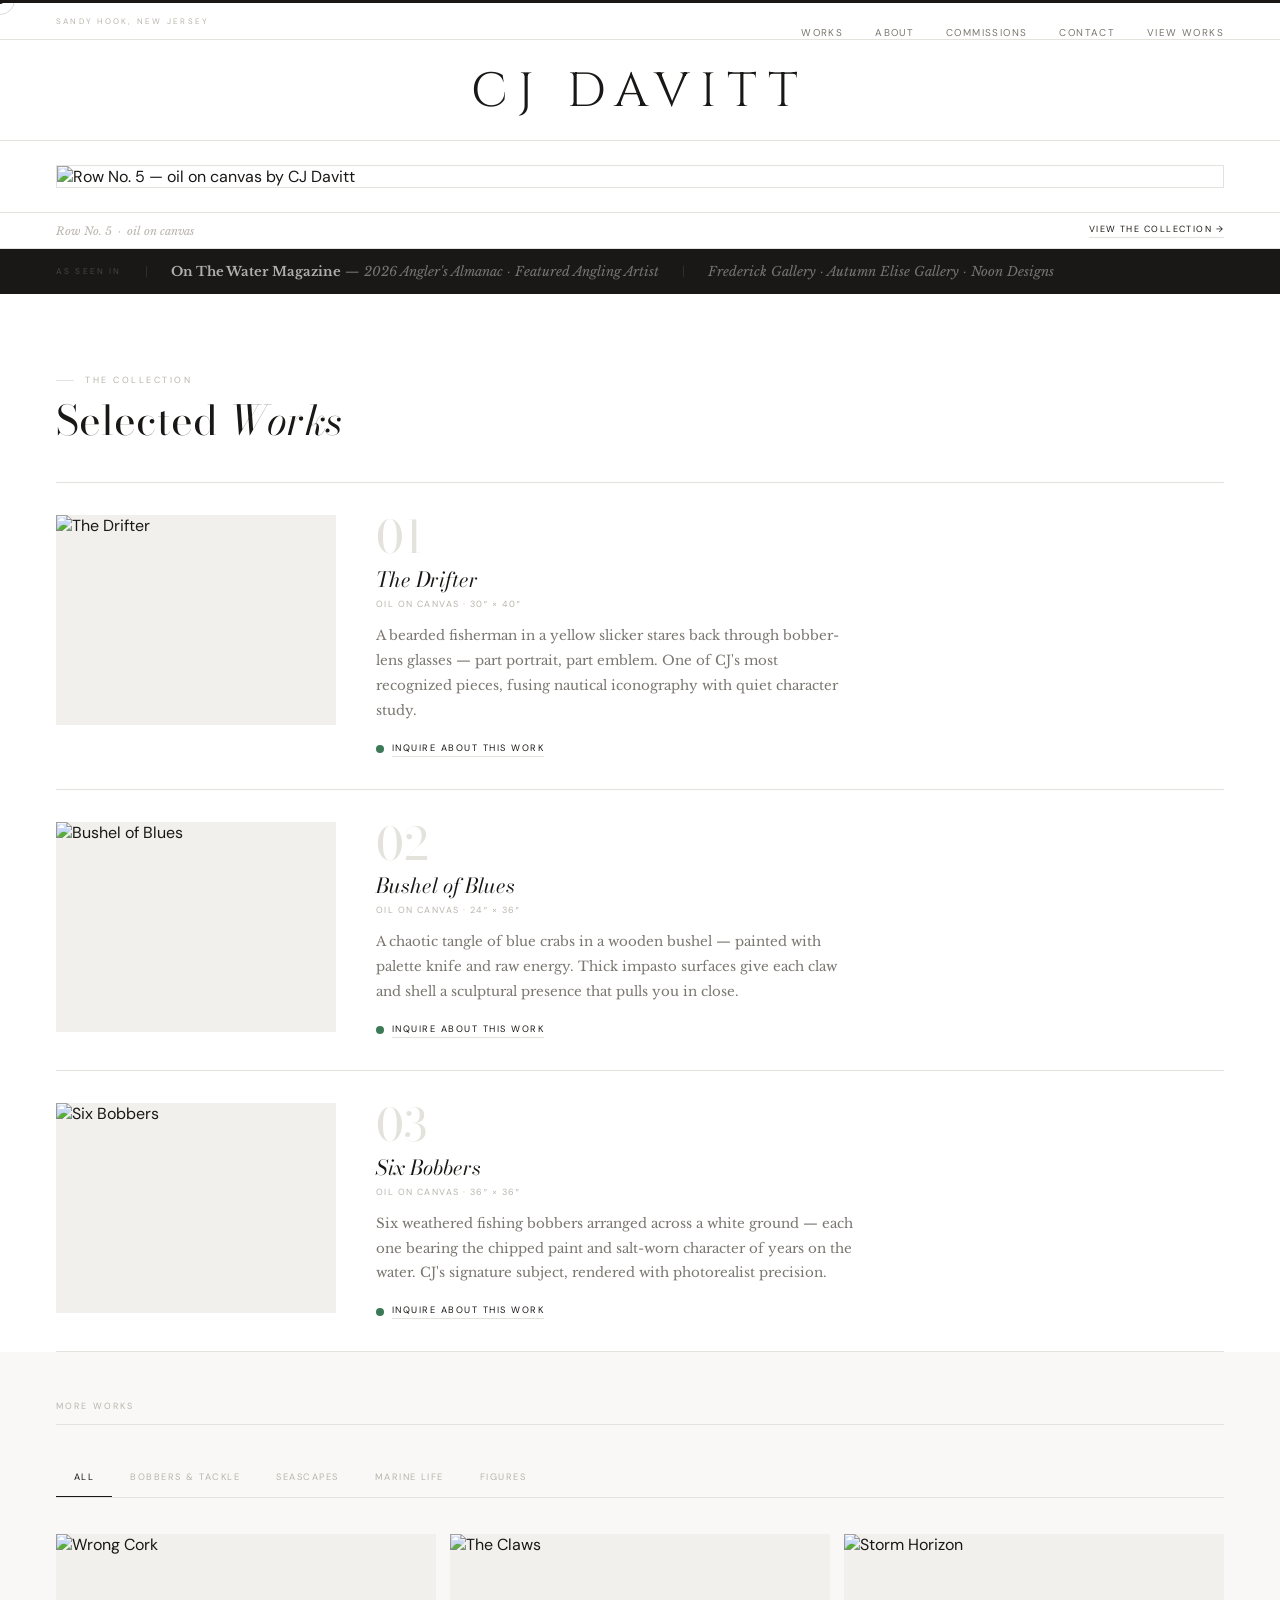
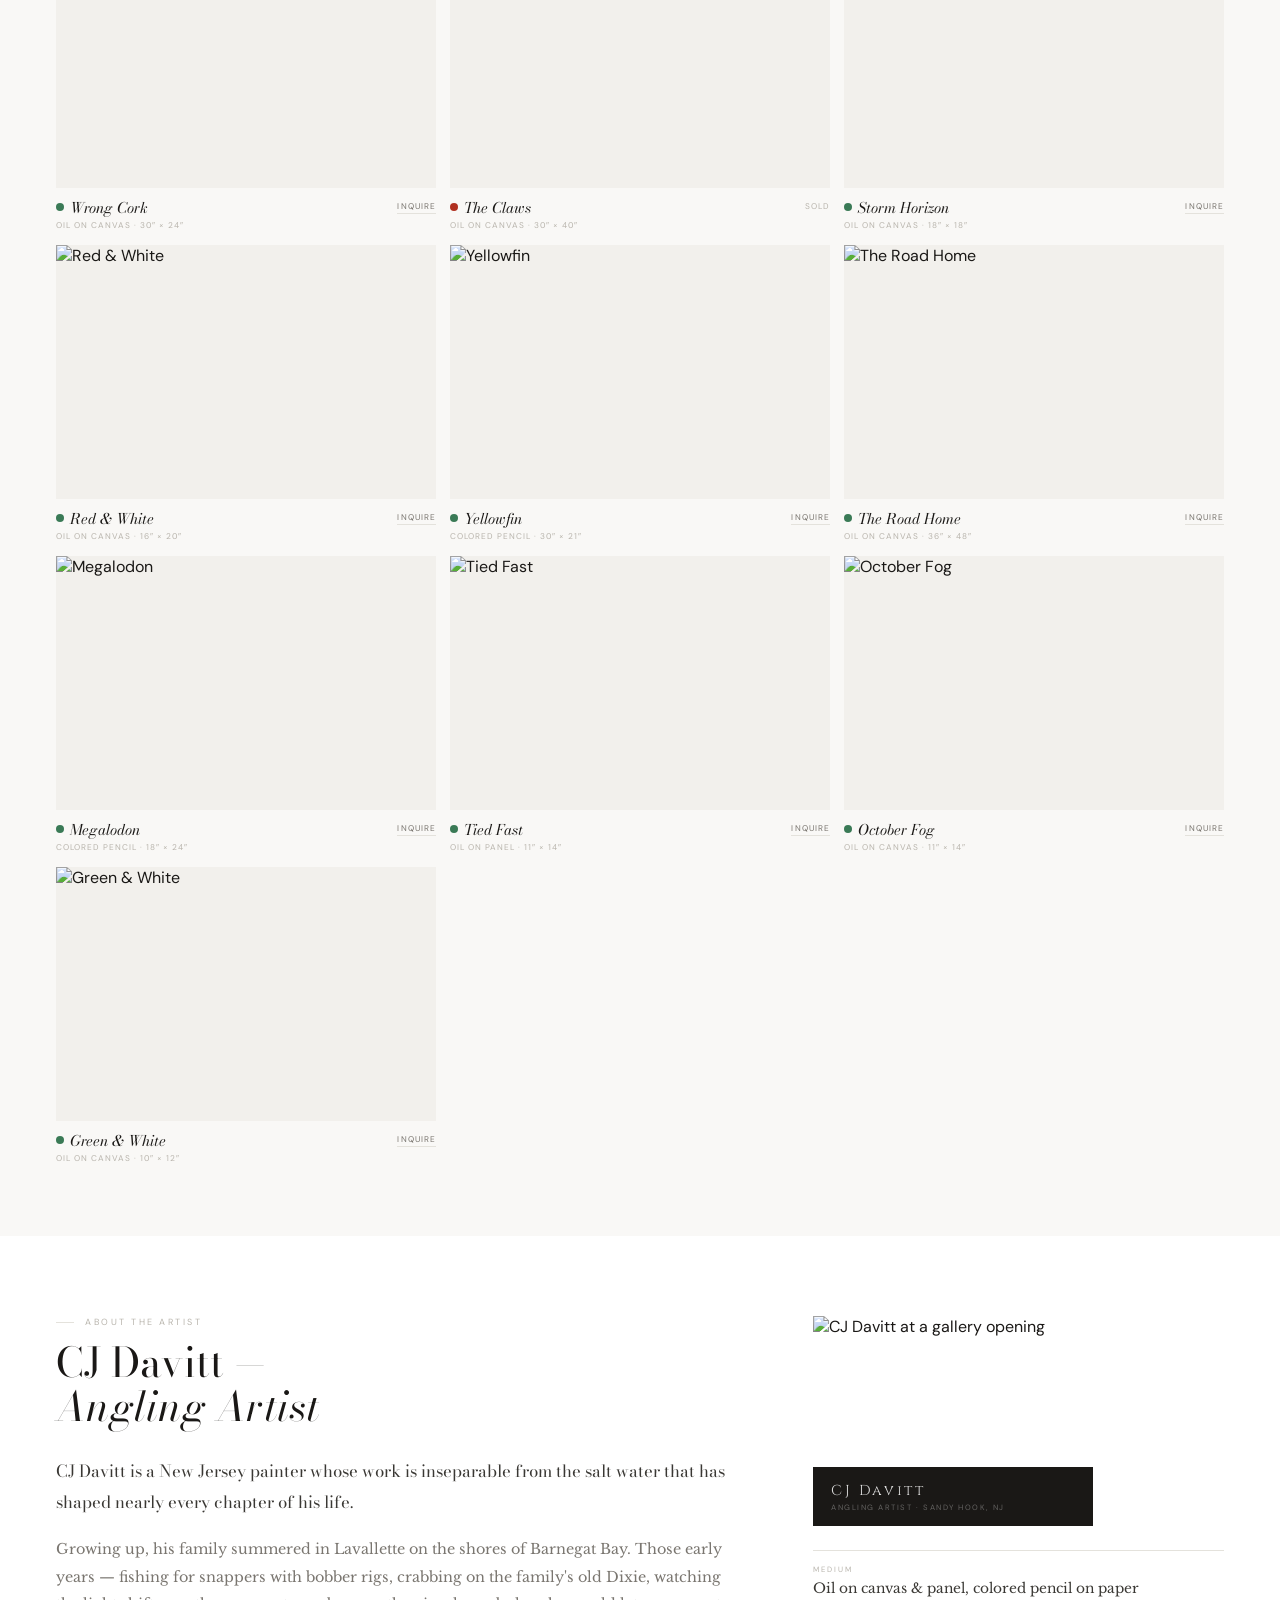
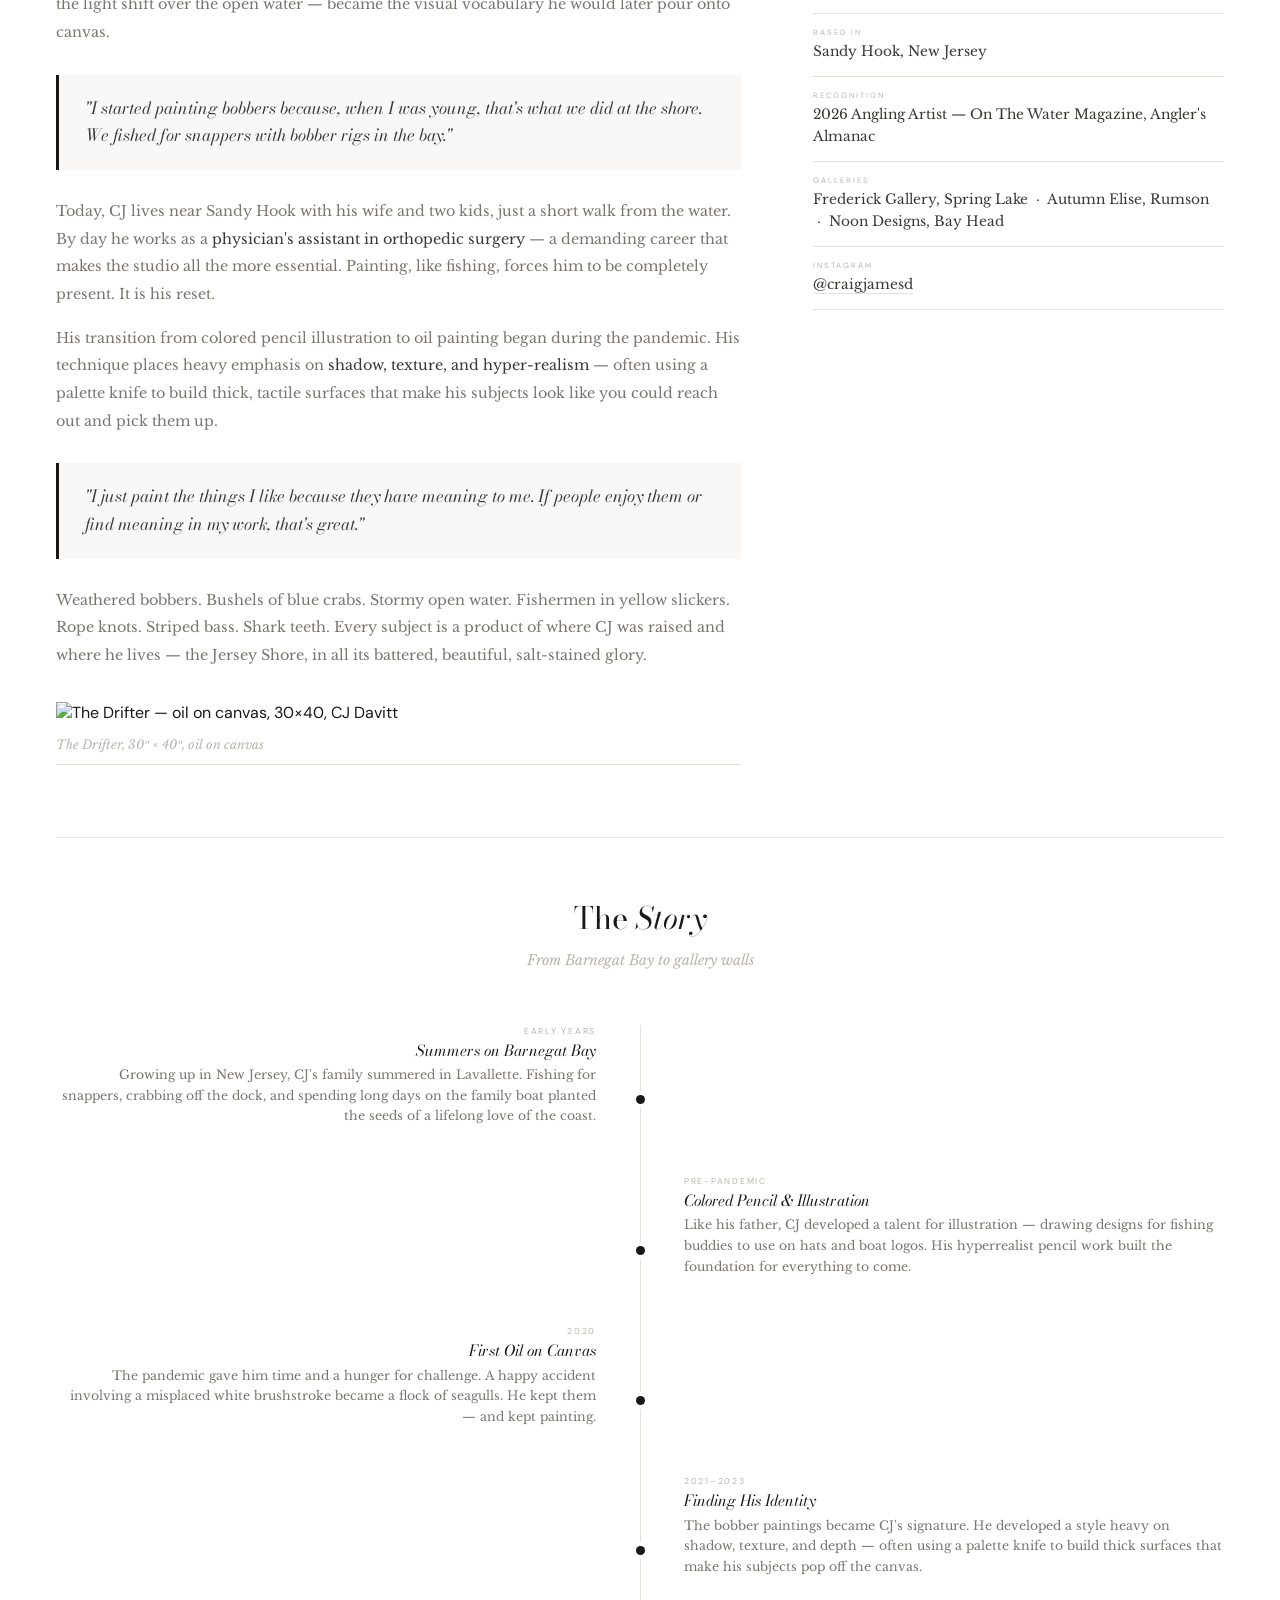
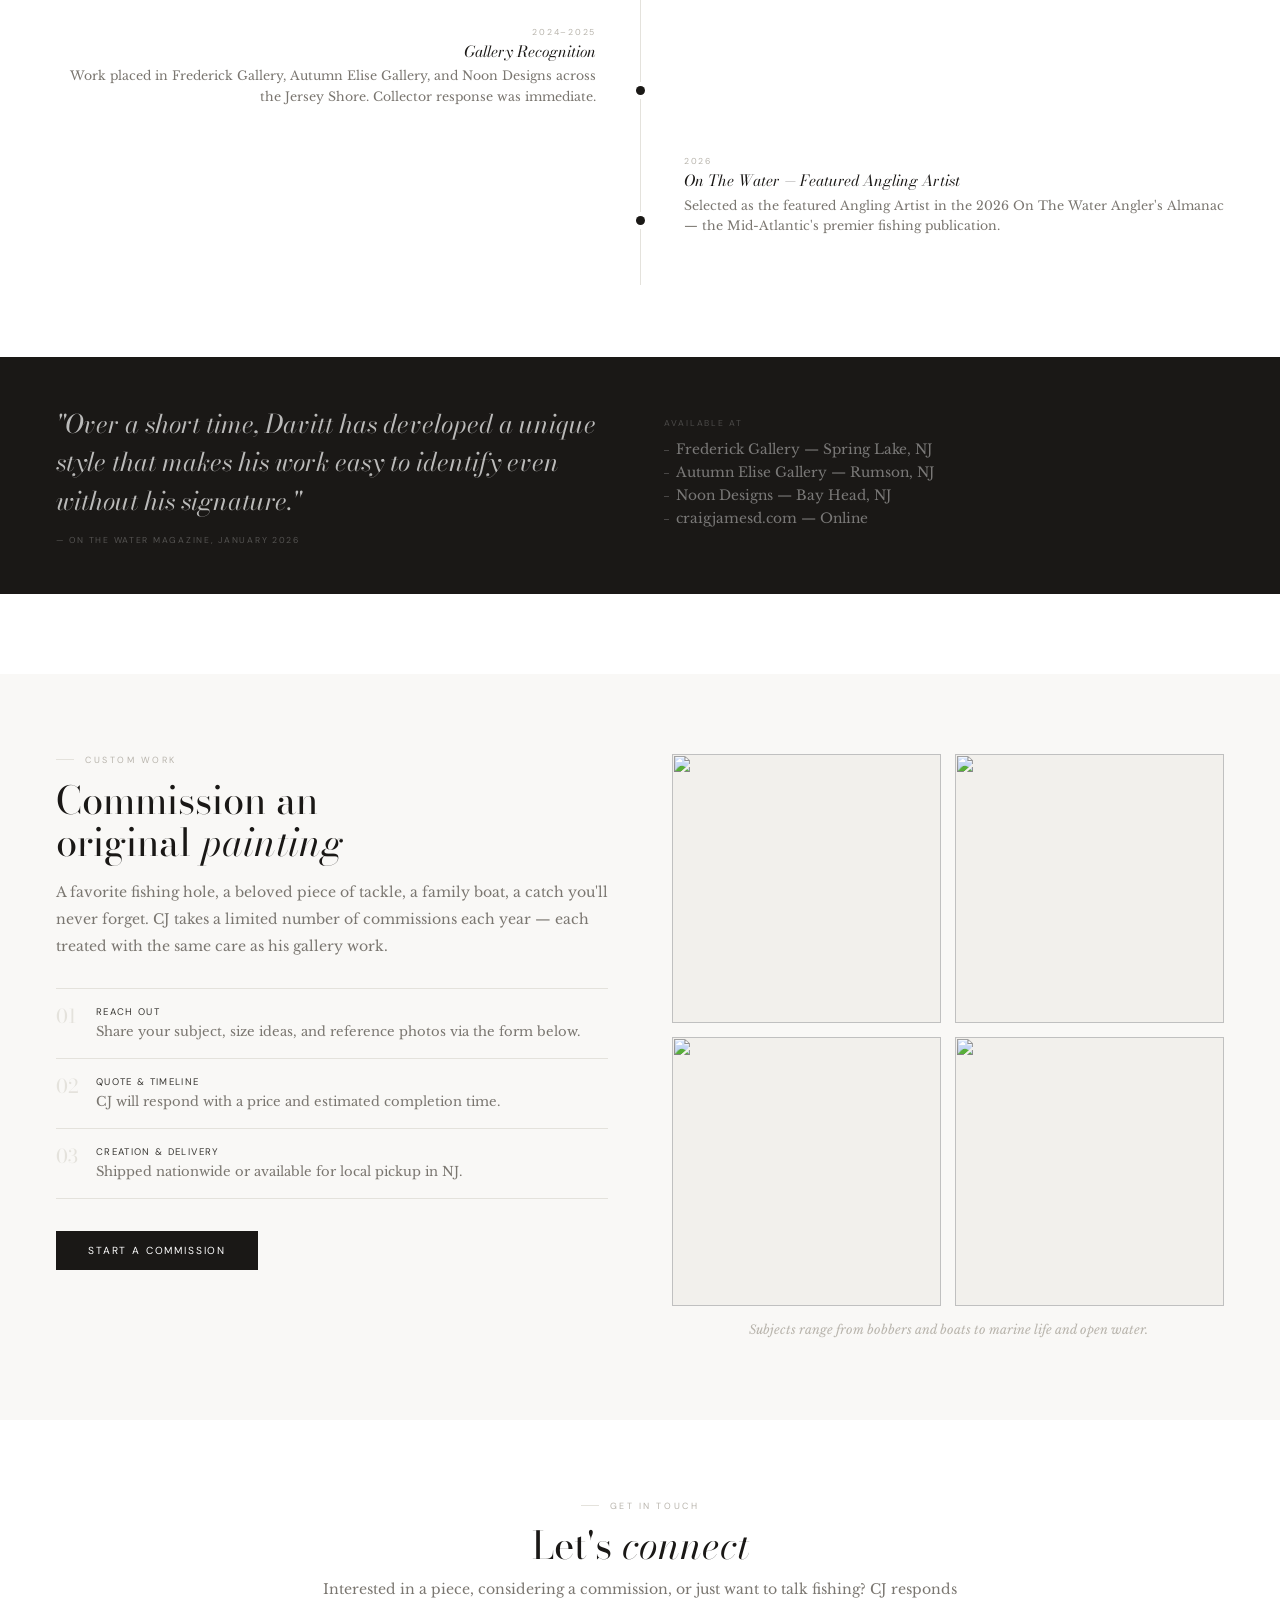
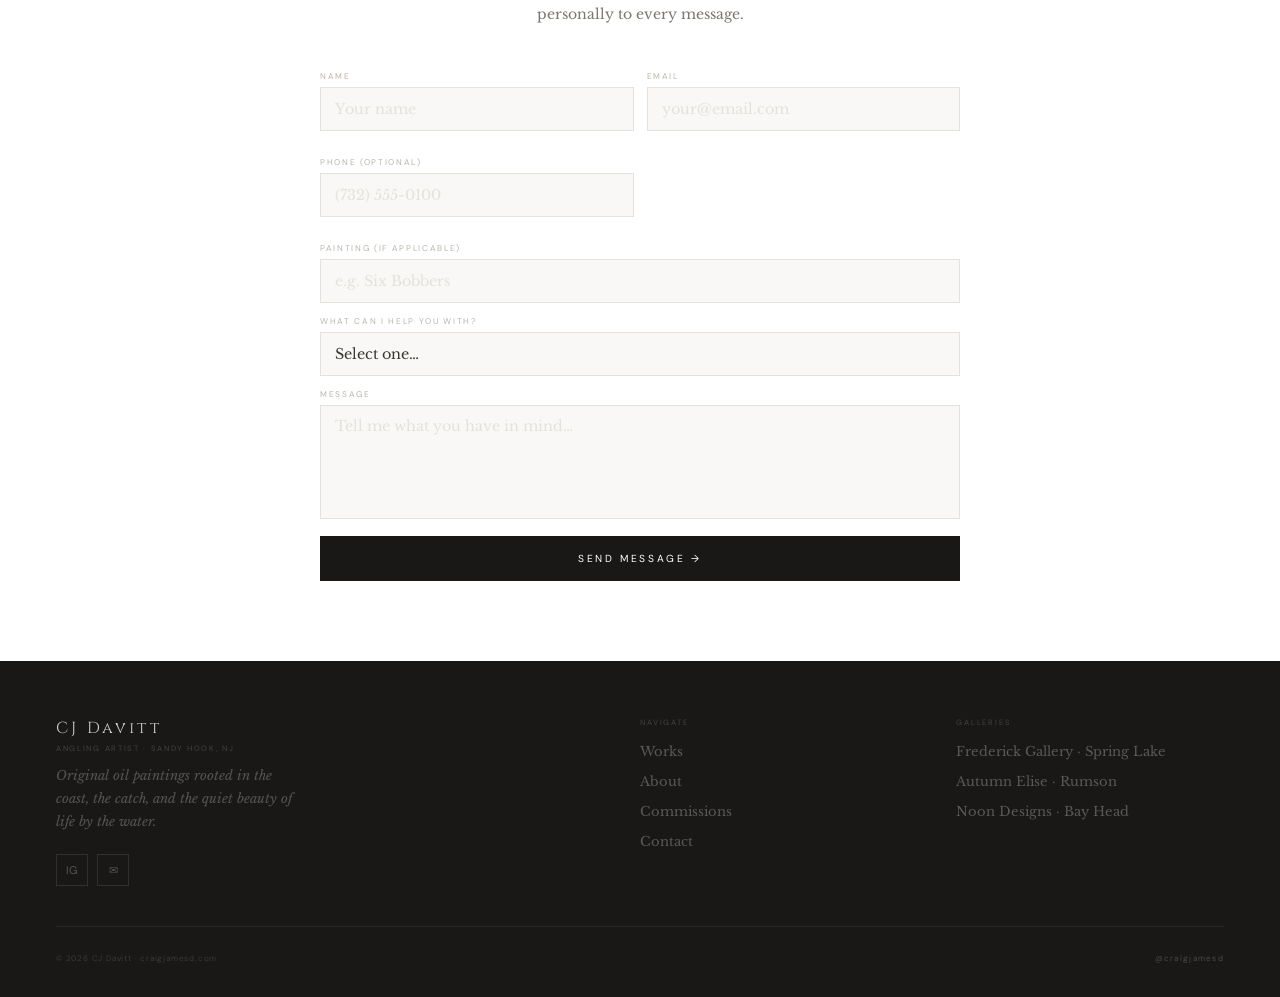
==== commit 47d32509: "Add files via upload" ====
--- a/index.html
+++ b/index.html
@@ -75,8 +75,8 @@
 .hero-nav-inline a:hover{color:var(--ink);}
 .hero-name-wrap{text-align:center;padding:28px var(--pad) 24px;border-bottom:1px solid var(--stone);}
 .hero-name{font-family:var(--display);font-size:3rem;font-weight:400;letter-spacing:.22em;color:var(--ink);line-height:1;text-transform:uppercase;}
-.hero-img-wrap{position:relative;overflow:hidden;}
-.hero-img-wrap img{width:100%;height:480px;object-fit:cover;object-position:center;display:block;}
+.hero-img-wrap{padding:24px var(--pad);background:var(--white);}
+.hero-img-wrap img{width:100%;max-height:420px;object-fit:cover;object-position:center;display:block;border:1px solid var(--stone);}
 .hero-caption{padding:10px var(--pad);border-top:1px solid var(--stone);display:flex;align-items:center;justify-content:space-between;background:var(--white);}
 .hero-cap-text{font-family:var(--body);font-style:italic;font-size:.7rem;color:var(--pebble);}
 .hero-cap-cta{font-family:var(--sans);font-size:.56rem;letter-spacing:.16em;text-transform:uppercase;color:var(--ink);border-bottom:1px solid var(--stone);padding-bottom:2px;text-decoration:none;}
@@ -134,7 +134,7 @@
 
 .art-grid{display:grid;grid-template-columns:repeat(3,1fr);gap:14px;}
 .art-card{cursor:none;}
-.art-card-img{position:relative;overflow:hidden;background:var(--linen);aspect-ratio:4/5;margin-bottom:11px;}
+.art-card-img{position:relative;overflow:hidden;background:var(--linen);aspect-ratio:3/2;margin-bottom:11px;}
 .art-card-img img{width:100%;height:100%;object-fit:cover;transition:transform .7s ease;display:block;}
 .art-card:hover .art-card-img img{transform:scale(1.04);}
 .art-card-img.is-sold img{filter:grayscale(20%);}
@@ -165,7 +165,7 @@
 .about-body strong{color:var(--anchor);font-weight:400;}
 .about-pull{margin:28px 0;padding:20px 26px;border-left:3px solid var(--ink);font-family:var(--serif);font-style:italic;font-size:1.05rem;color:var(--anchor);line-height:1.65;background:var(--paper);}
 .about-aside{}
-.about-portrait{position:relative;margin-bottom:24px;}
+.about-portrait{position:relative;margin-bottom:24px;max-width:280px;}
 .about-portrait img{width:100%;aspect-ratio:4/3;object-fit:cover;object-position:center 20%;display:block;}
 .about-portrait-cap{position:absolute;bottom:0;left:0;right:0;background:var(--ink);padding:14px 18px;}
 .apc-name{font-family:var(--display);font-size:.9rem;font-weight:400;color:rgba(255,255,255,.85);letter-spacing:.18em;margin-bottom:2px;}
@@ -353,12 +353,6 @@
   <div class="hero-rule"></div>
   <div class="hero-masthead">
     <span class="hero-eyebrow">Sandy Hook, New Jersey</span>
-    <span class="hero-nav-inline">
-      <a href="#collection">Works</a>
-      <a href="#about">About</a>
-      <a href="#commissions">Commissions</a>
-      <a href="#contact">Contact</a>
-    </span>
   </div>
   <div class="hero-name-wrap">
     <div class="hero-name">CJ Davitt</div>
@@ -643,7 +637,7 @@
       <div class="about-pull">"I just paint the things I like because they have meaning to me. If people enjoy them or find meaning in my work, that's great."</div>
       <p class="about-body">Weathered bobbers. Bushels of blue crabs. Stormy open water. Fishermen in yellow slickers. Rope knots. Striped bass. Shark teeth. Every subject is a product of where CJ was raised and where he lives — the Jersey Shore, in all its battered, beautiful, salt-stained glory.</p>
       <div style="margin-top:32px;">
-        <img src="images/the-drifter.jpg" alt="The Drifter — oil on canvas, 30×40, CJ Davitt" style="width:100%;display:block;aspect-ratio:4/5;object-fit:cover;object-position:center top;"/>
+        <img src="images/the-drifter.jpg" alt="The Drifter — oil on canvas, 30×40, CJ Davitt" style="width:100%;display:block;max-height:320px;object-fit:cover;object-position:center top;"/>
         <div style="padding:10px 0;border-bottom:1px solid var(--stone);"><span style="font-family:var(--body);font-style:italic;font-size:.78rem;color:var(--pebble);">The Drifter, 30″ × 40″, oil on canvas</span></div>
       </div>
     </div>
@@ -838,14 +832,11 @@
 
 <script>
 const CJ_SCRIPT_URL = 'https://script.google.com/macros/s/AKfycbwmyK0ljJsRQG3XXsWIAwr_cNyMuwnvgYblWskEZlrDgWVf4pMSiSut4yK_T68cwBePOA/exec';
-
-// Pre-fill painting title if coming from a gallery Inquire click
 function setInquiryPainting(title) {
   const sel = document.getElementById('inquiryPainting');
   if (sel) sel.value = title;
   document.getElementById('contact').scrollIntoView({ behavior: 'smooth' });
 }
-
 async function submitInquiry() {
   const btn = document.querySelector('.form-submit');
   const nameEl = document.querySelector('[name="name"]');
@@ -854,65 +845,39 @@
   const typeEl = document.querySelector('[name="inquiry"]');
   const paintingEl = document.getElementById('inquiryPainting');
   const phoneEl = document.querySelector('[name="phone"]');
-
-  // Basic validation
   if (!nameEl.value.trim()) { showFormMsg('Please enter your name.', 'error'); return; }
   if (!emailEl.value.trim()) { showFormMsg('Please enter your email.', 'error'); return; }
   if (!msgEl.value.trim()) { showFormMsg('Please enter a message.', 'error'); return; }
-
-  // Split name
   const nameParts = nameEl.value.trim().split(' ');
-  const firstName = nameParts[0];
-  const lastName = nameParts.slice(1).join(' ') || '';
-
-  btn.textContent = 'Sending…';
-  btn.disabled = true;
-
+  btn.textContent = 'Sending…'; btn.disabled = true;
   try {
     const res = await fetch(CJ_SCRIPT_URL, {
       method: 'POST',
-      body: JSON.stringify({
-        action: 'submit_inquiry',
-        firstName,
-        lastName,
-        email: emailEl.value.trim(),
-        phone: phoneEl ? phoneEl.value.trim() : '',
+      body: JSON.stringify({ action: 'submit_inquiry',
+        firstName: nameParts[0], lastName: nameParts.slice(1).join(' ') || '',
+        email: emailEl.value.trim(), phone: phoneEl ? phoneEl.value.trim() : '',
         inquiryType: typeEl ? typeEl.value : '',
         paintingTitle: paintingEl ? paintingEl.value : '',
-        message: msgEl.value.trim(),
-      })
+        message: msgEl.value.trim() })
     });
     const data = await res.json();
     if (data.success) {
       showFormMsg('Thank you — CJ will be in touch soon.', 'success');
-      nameEl.value = ''; emailEl.value = ''; msgEl.value = '';
-      if (typeEl) typeEl.value = '';
-      if (paintingEl) paintingEl.value = '';
-      if (phoneEl) phoneEl.value = '';
-    } else {
-      showFormMsg('Something went wrong. Please email hello@craigjamesd.com directly.', 'error');
-    }
-  } catch(e) {
-    showFormMsg('Something went wrong. Please email hello@craigjamesd.com directly.', 'error');
-  }
-
-  btn.textContent = 'Send Message →';
-  btn.disabled = false;
+      [nameEl, emailEl, msgEl, paintingEl, phoneEl].forEach(el => { if(el) el.value=''; });
+      if(typeEl) typeEl.value='';
+    } else { showFormMsg('Something went wrong. Please email hello@craigjamesd.com directly.', 'error'); }
+  } catch(e) { showFormMsg('Something went wrong. Please email hello@craigjamesd.com directly.', 'error'); }
+  btn.textContent = 'Send Message →'; btn.disabled = false;
 }
-
 function showFormMsg(msg, type) {
   let el = document.getElementById('formMsg');
-  if (!el) {
-    el = document.createElement('div');
-    el.id = 'formMsg';
+  if (!el) { el = document.createElement('div'); el.id = 'formMsg';
     el.style.cssText = 'padding:12px 16px;margin-top:12px;font-family:var(--sans);font-size:.82rem;border-radius:4px;';
-    document.getElementById('contactForm').appendChild(el);
-  }
+    document.getElementById('contactForm').appendChild(el); }
   el.textContent = msg;
   el.style.background = type === 'success' ? '#d4edda' : '#f8d7da';
   el.style.color = type === 'success' ? '#2d6a4f' : '#c0392b';
 }
 </script>
-
 </body>
 </html>
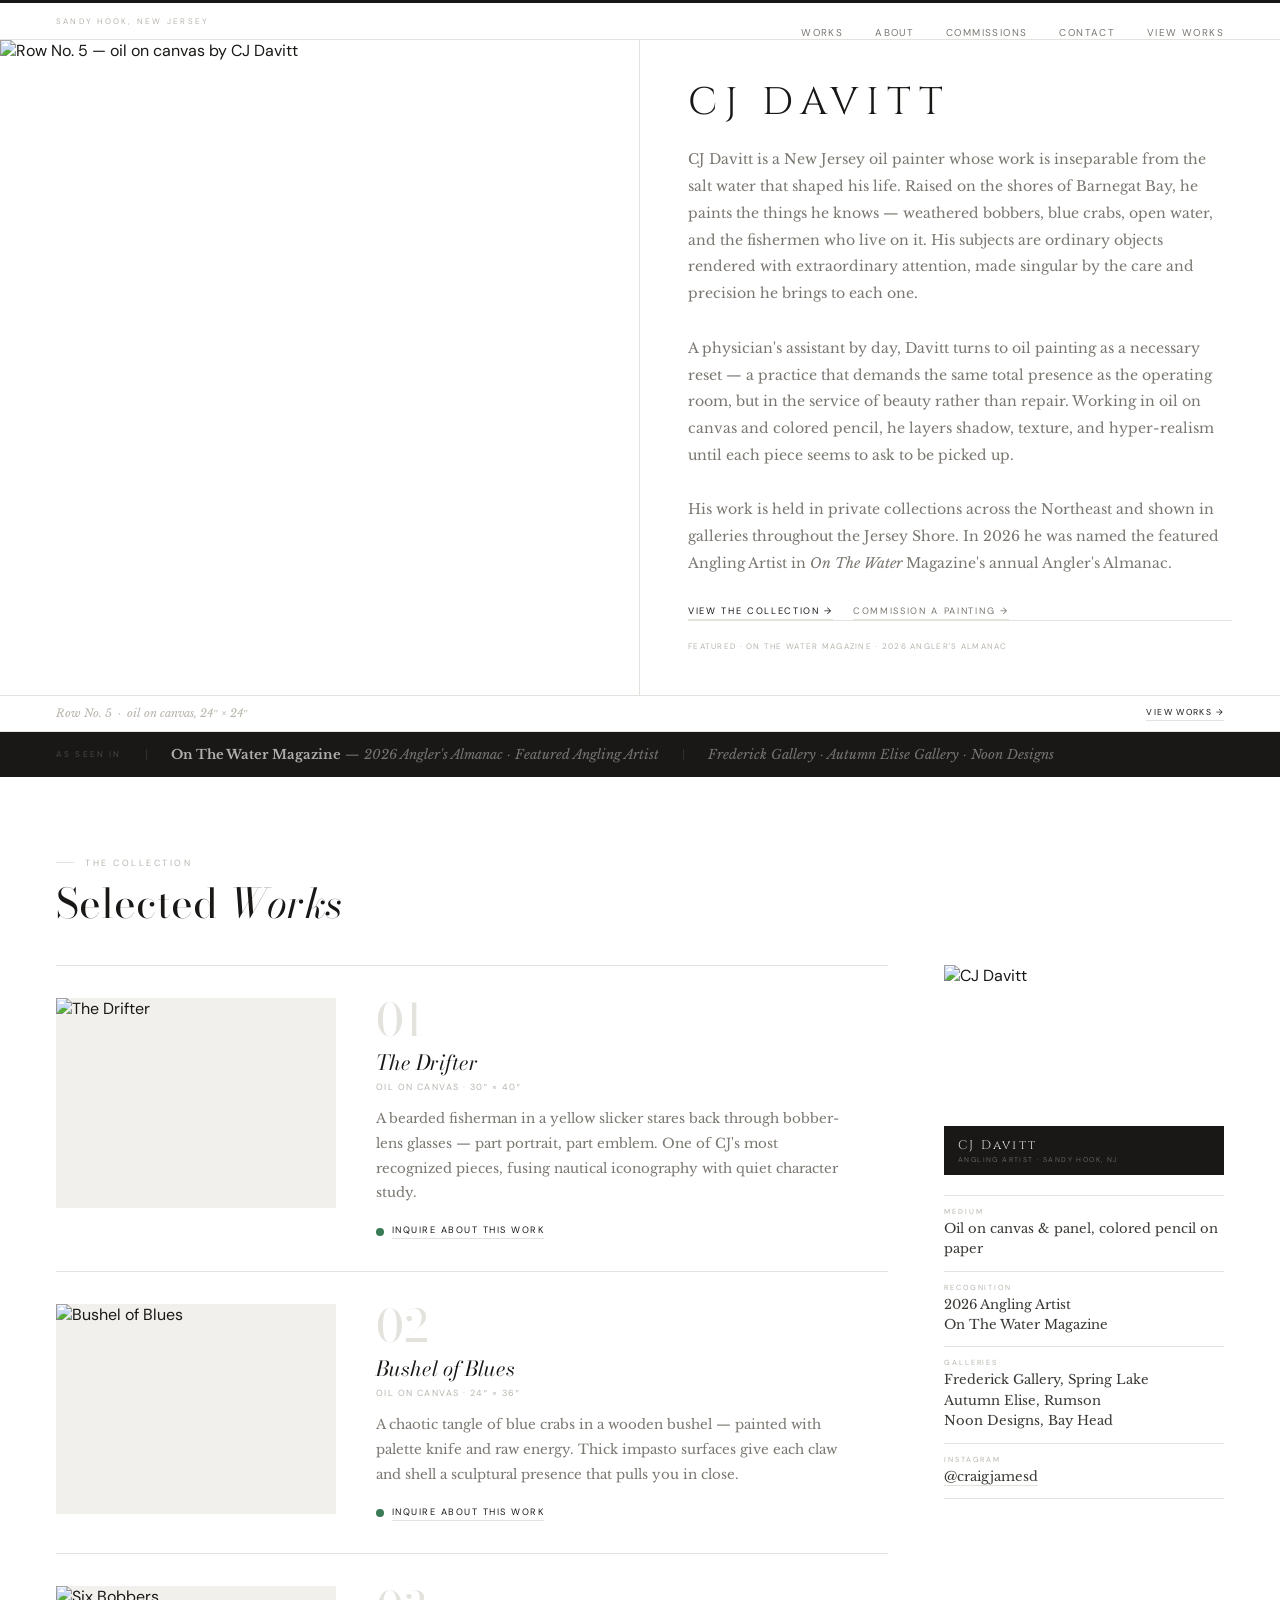
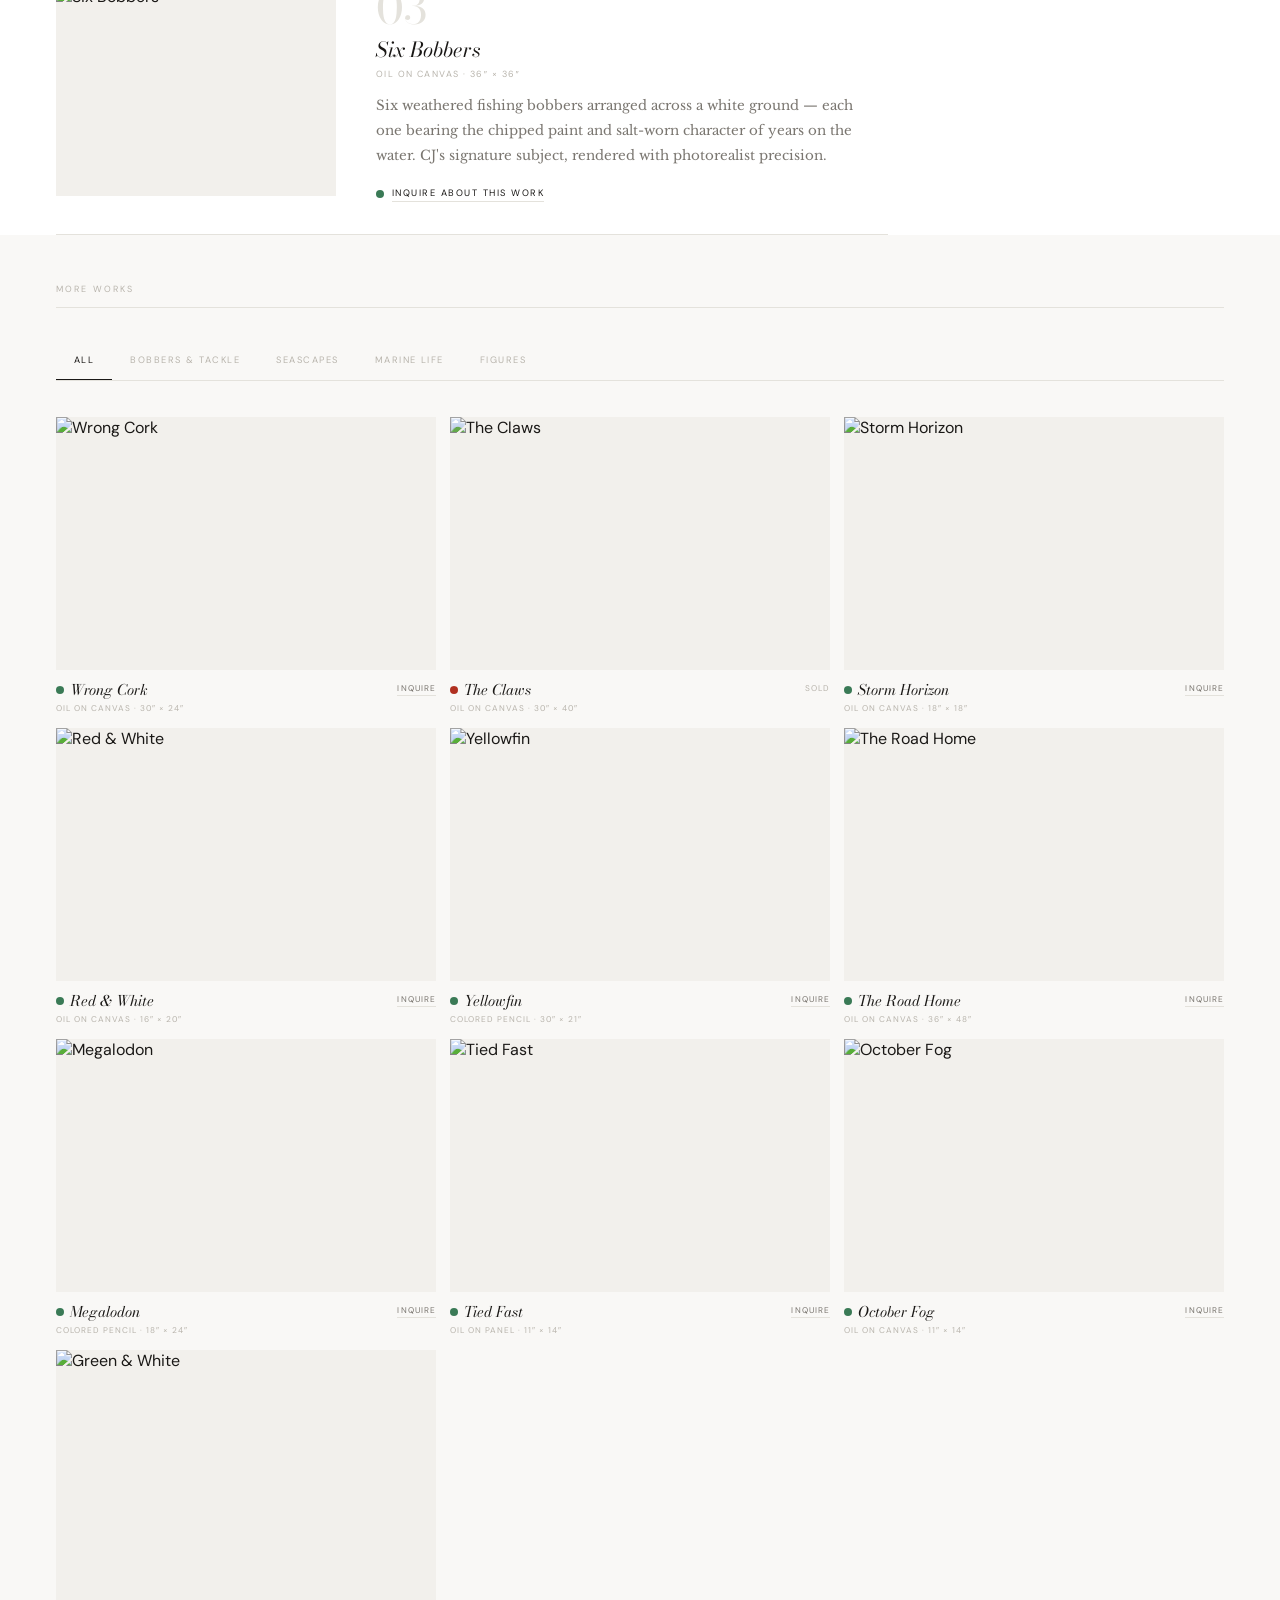
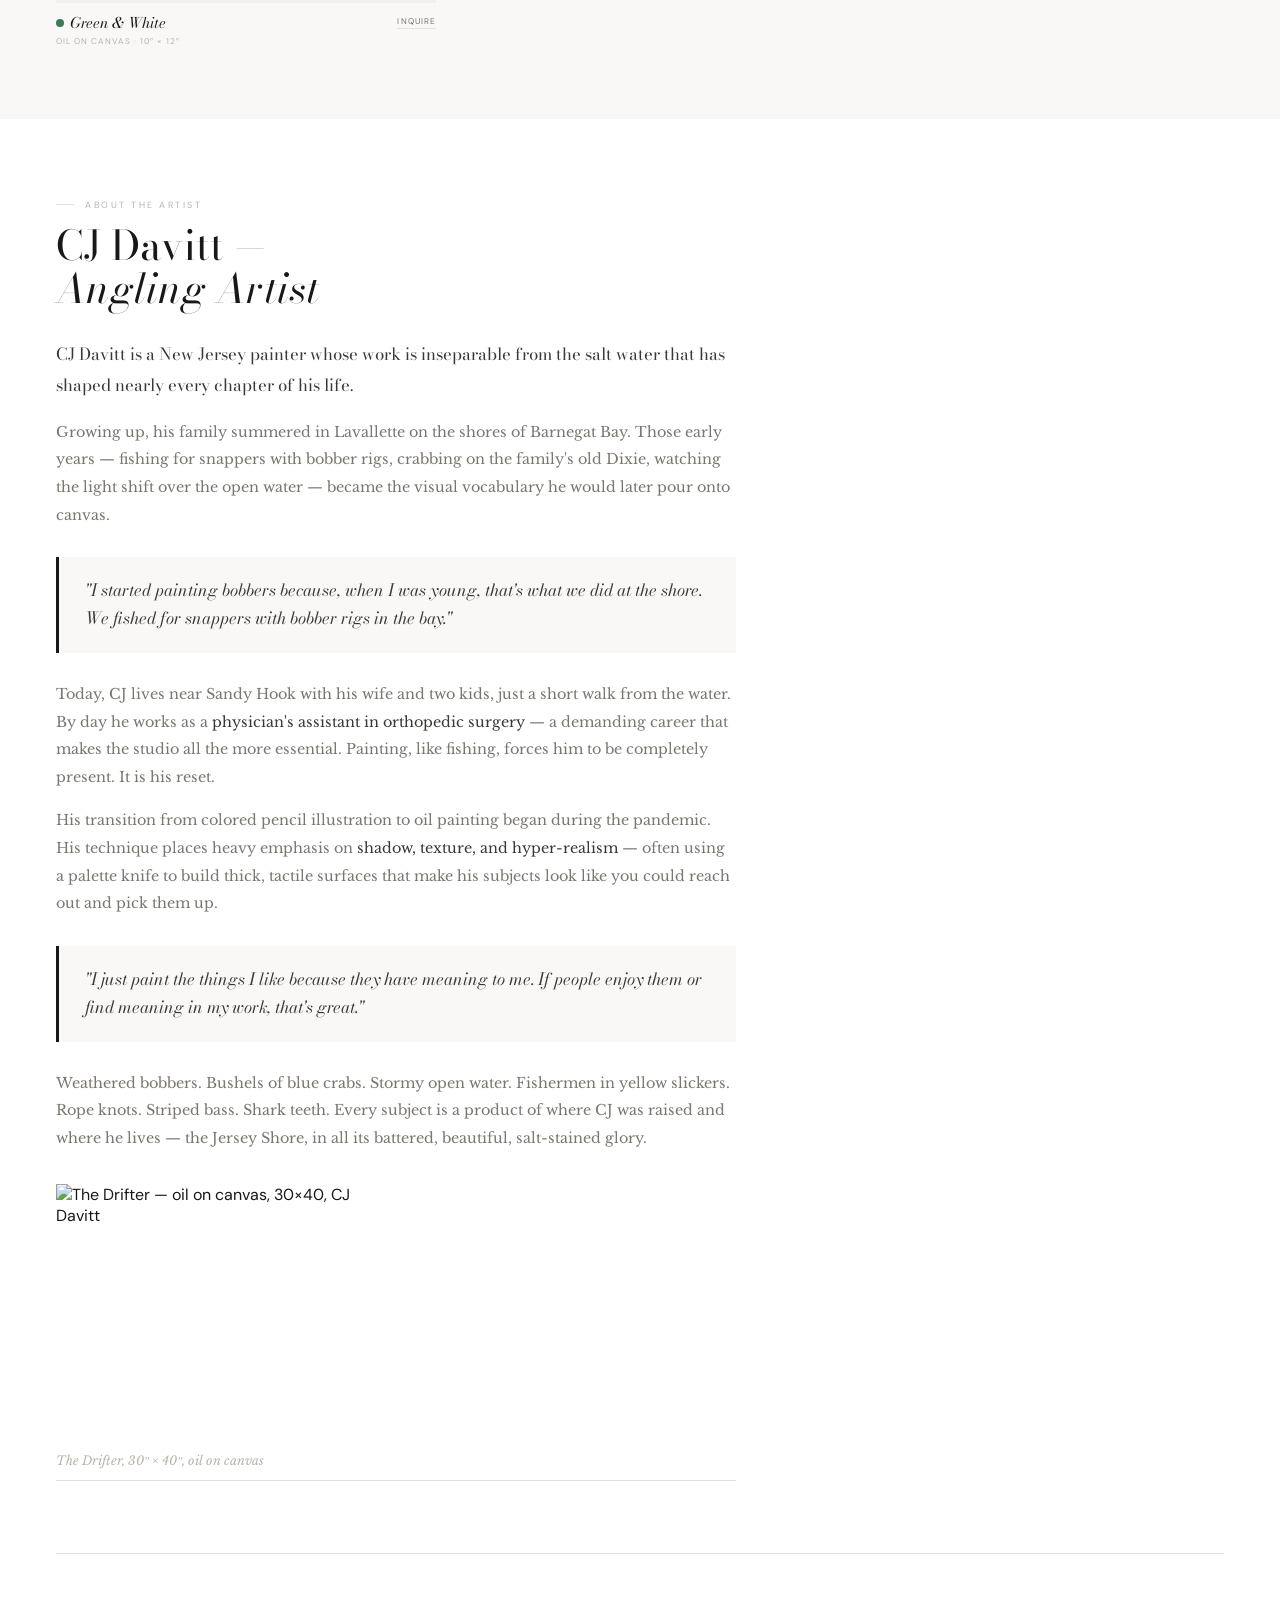
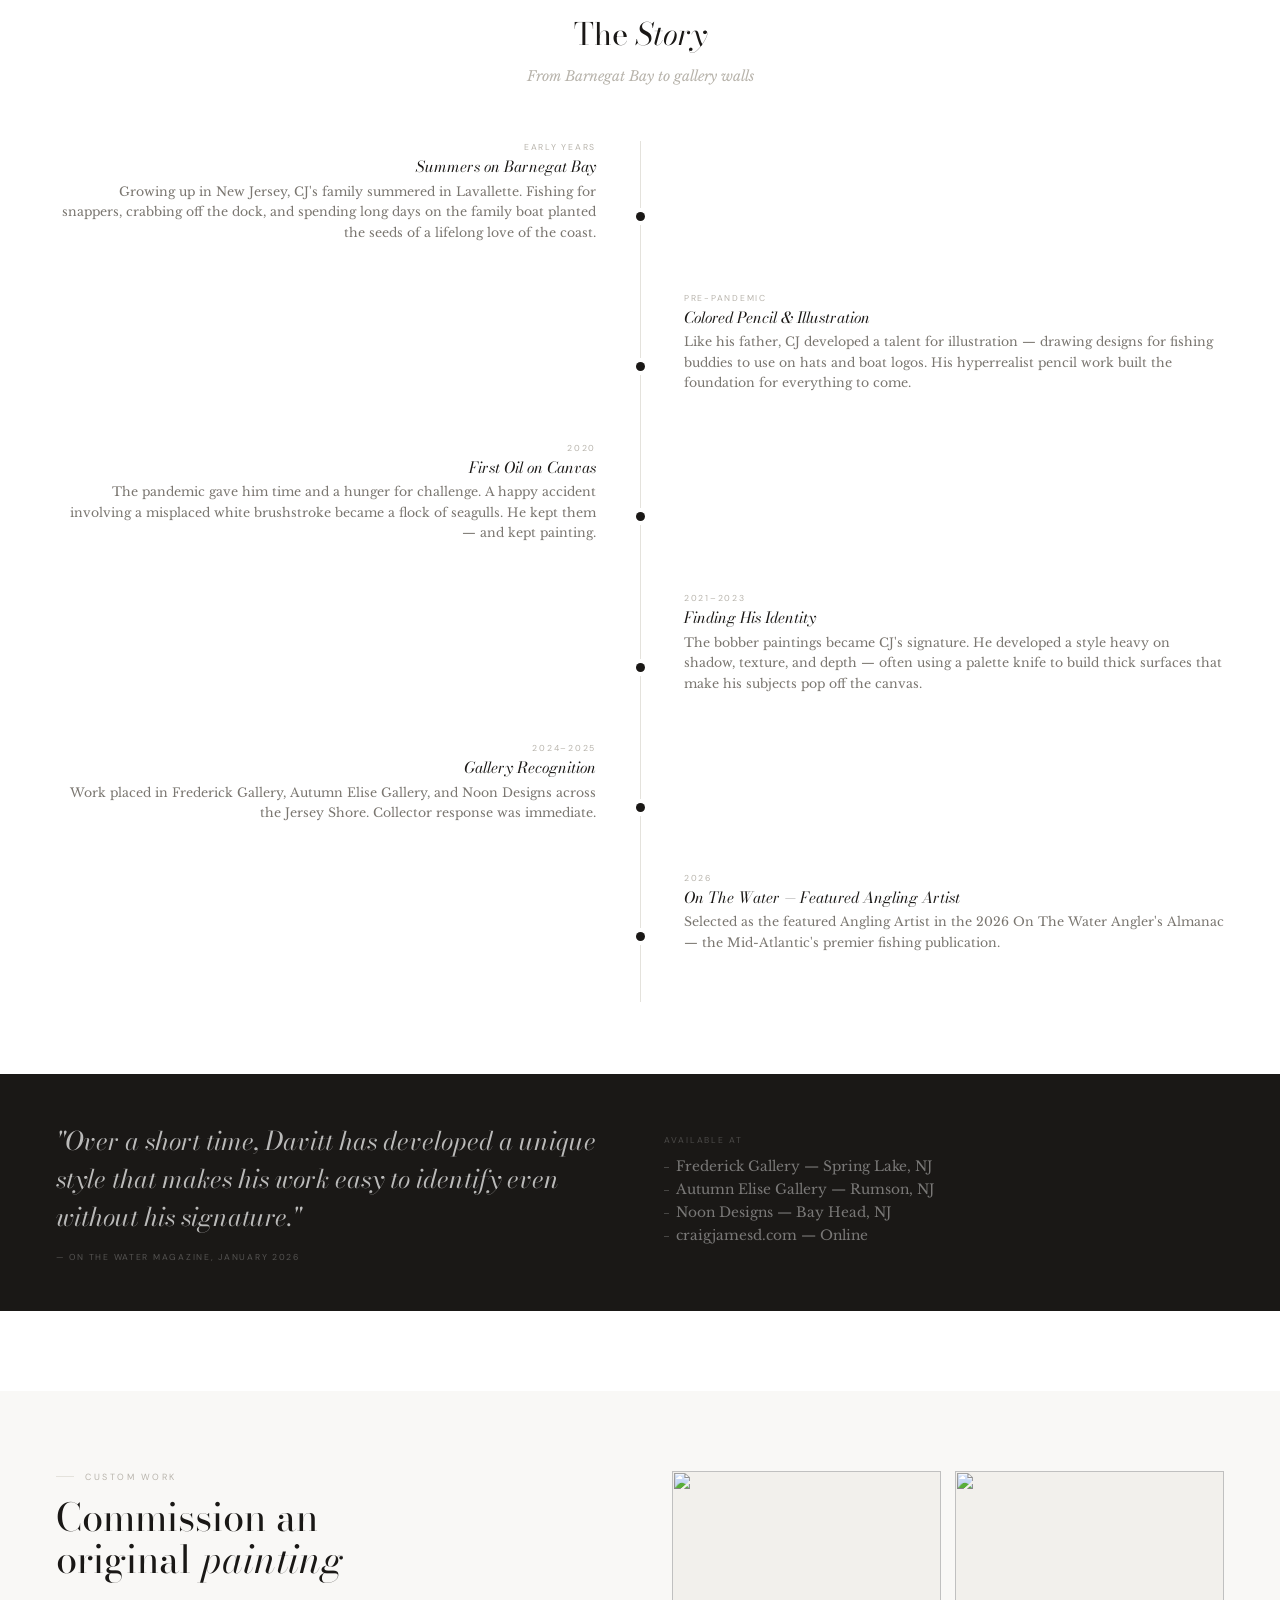
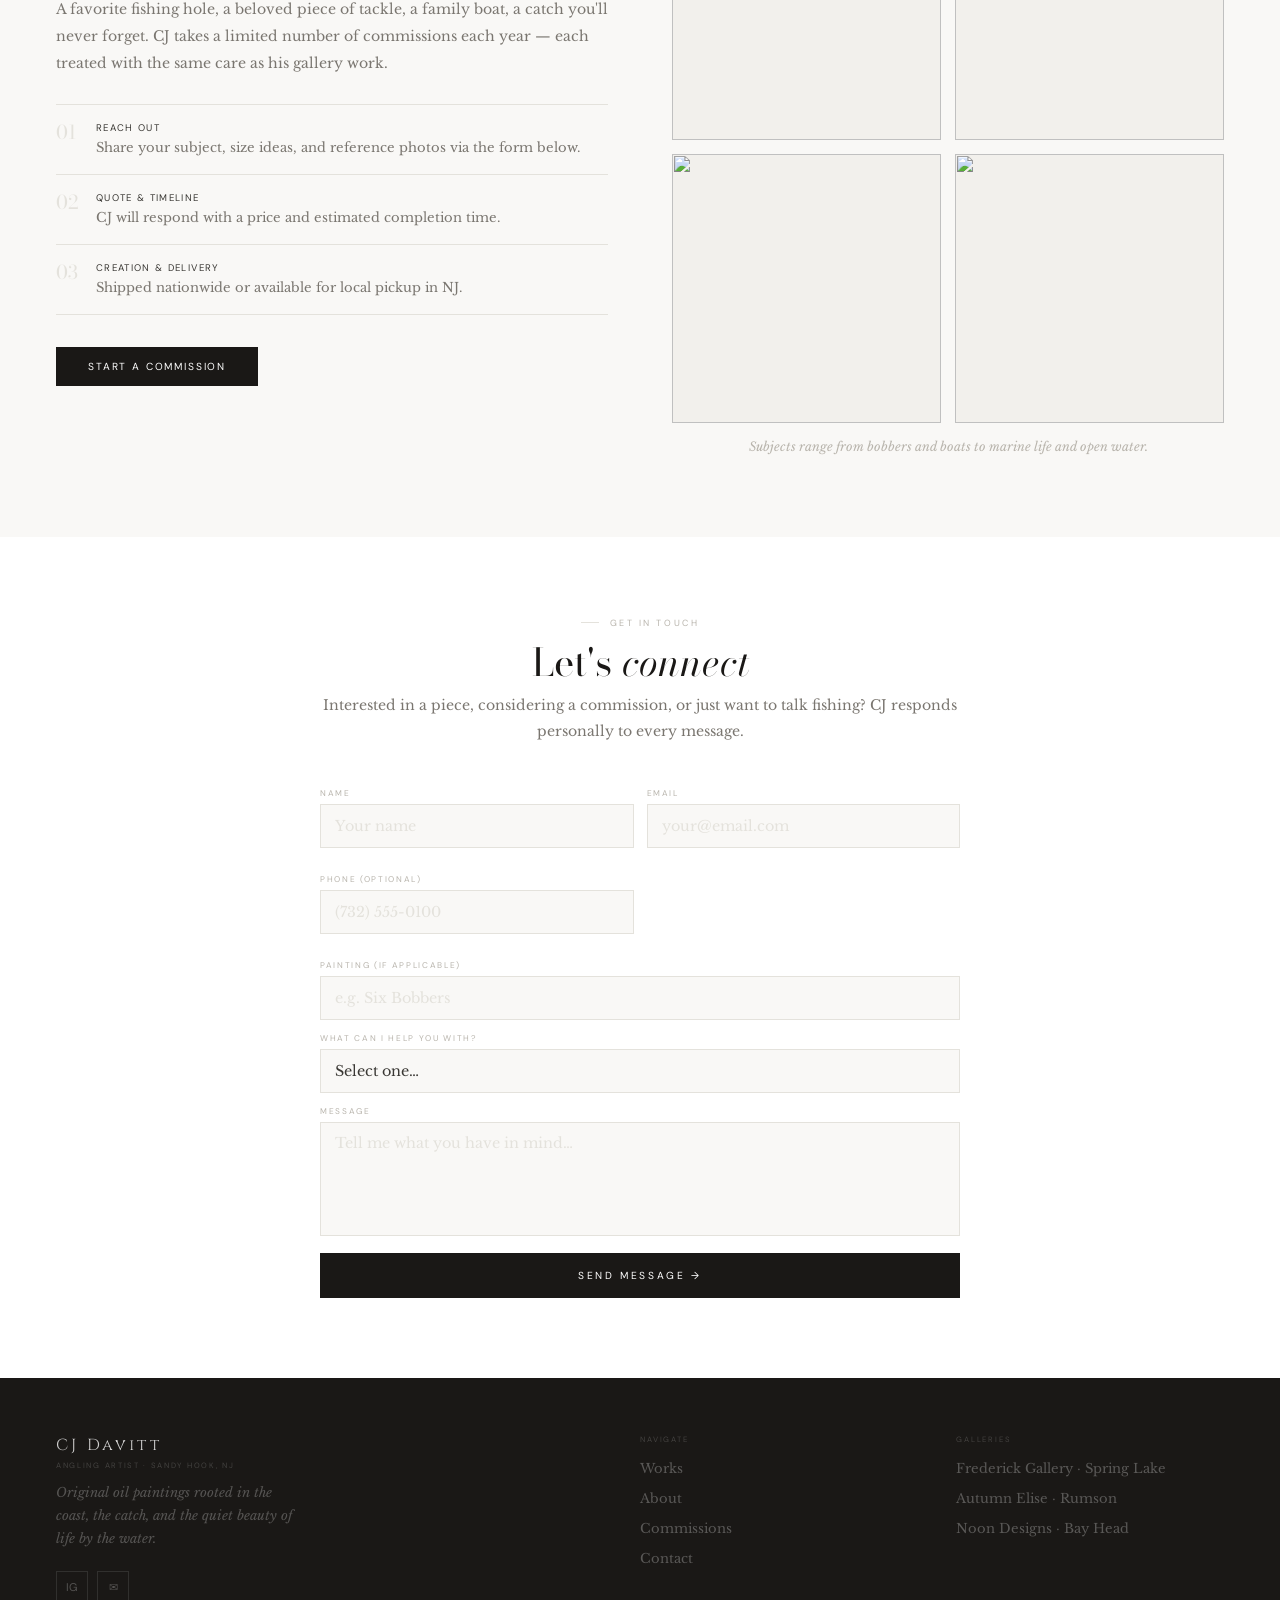
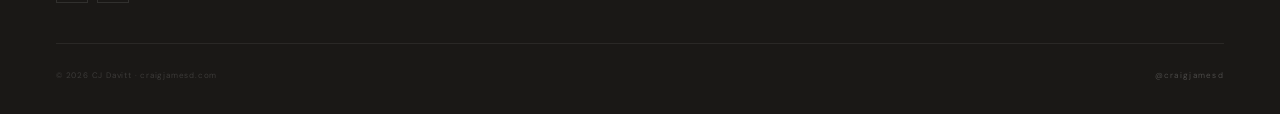
==== commit 27887bae: "Add files via upload" ====
--- a/index.html
+++ b/index.html
@@ -16,7 +16,7 @@
 *,*::before,*::after{margin:0;padding:0;box-sizing:border-box;}
 img{display:block;max-width:100%;}
 html{scroll-behavior:smooth;}
-body{background:#fff;color:#1a1816;font-family:'DM Sans',sans-serif;overflow-x:hidden;cursor:none;}
+body{background:#fff;color:#1a1816;font-family:'DM Sans',sans-serif;overflow-x:hidden;}
 
 :root{
   --white:#ffffff;--paper:#f9f8f6;--linen:#f2f0ec;
@@ -33,9 +33,9 @@
 }
 
 /* CURSOR */
-.cur,.curR{pointer-events:none;position:fixed;top:0;left:0;transform:translate(-50%,-50%);z-index:9999;}
-.cur{width:8px;height:8px;background:var(--ink);border-radius:50%;transition:width .2s,height .2s;}
-.curR{width:30px;height:30px;border:1px solid rgba(26,24,22,.15);border-radius:50%;z-index:9998;transition:left .07s ease-out,top .07s ease-out;}
+
+
+
 
 /* ── NAV ── */
 nav{position:fixed;top:0;left:0;right:0;z-index:500;display:flex;align-items:center;justify-content:flex-end;padding:20px var(--pad);transition:background .4s,padding .4s,border-color .4s;border-bottom:1px solid transparent;}
@@ -65,21 +65,29 @@
 .mob-social{position:absolute;bottom:28px;display:flex;gap:20px;}
 .mob-social a{font-family:var(--sans);font-size:.56rem;letter-spacing:.18em;text-transform:uppercase;color:rgba(255,255,255,.28);text-decoration:none;}
 
-/* ── HERO — OPTION A CLEAN ── */
+/* ── HERO — OPTION A SPLIT ── */
 .hero{background:var(--white);border-bottom:1px solid var(--stone);padding-top:0;}
 .hero-rule{height:3px;background:var(--ink);}
 .hero-masthead{padding:13px var(--pad);display:flex;align-items:center;justify-content:space-between;border-bottom:1px solid var(--stone);}
 .hero-eyebrow{font-family:var(--sans);font-size:.5rem;letter-spacing:.28em;text-transform:uppercase;color:var(--pebble);}
-.hero-nav-inline{display:flex;gap:28px;}
-.hero-nav-inline a{font-family:var(--sans);font-size:.5rem;letter-spacing:.18em;text-transform:uppercase;color:var(--pebble);text-decoration:none;transition:color .2s;}
-.hero-nav-inline a:hover{color:var(--ink);}
-.hero-name-wrap{text-align:center;padding:28px var(--pad) 24px;border-bottom:1px solid var(--stone);}
-.hero-name{font-family:var(--display);font-size:3rem;font-weight:400;letter-spacing:.22em;color:var(--ink);line-height:1;text-transform:uppercase;}
-.hero-img-wrap{padding:24px var(--pad);background:var(--white);}
-.hero-img-wrap img{width:100%;max-height:420px;object-fit:cover;object-position:center;display:block;border:1px solid var(--stone);}
-.hero-caption{padding:10px var(--pad);border-top:1px solid var(--stone);display:flex;align-items:center;justify-content:space-between;background:var(--white);}
+.hero-body{display:grid;grid-template-columns:1fr 1fr;min-height:400px;border-bottom:1px solid var(--stone);}
+.hero-img-wrap{border-right:1px solid var(--stone);overflow:hidden;}
+.hero-img-wrap img{width:100%;height:100%;object-fit:cover;object-position:center;display:block;min-height:400px;}
+.hero-content{padding:44px 48px;display:flex;flex-direction:column;justify-content:space-between;}
+.hero-name{font-family:var(--display);font-size:2.4rem;font-weight:400;letter-spacing:.2em;color:var(--ink);line-height:1;text-transform:uppercase;margin-bottom:24px;}
+.hero-editorial{font-family:var(--body);font-size:.88rem;line-height:1.9;color:var(--drift);margin-bottom:28px;}
+.hero-cta{font-family:var(--sans);font-size:.58rem;letter-spacing:.18em;text-transform:uppercase;color:var(--ink);border-bottom:1px solid var(--stone);display:inline-block;padding-bottom:2px;text-decoration:none;}
+.hero-press-line{font-family:var(--sans);font-size:.5rem;letter-spacing:.16em;text-transform:uppercase;color:var(--pebble);padding-top:20px;border-top:1px solid var(--stone);}
+.hero-caption{padding:10px var(--pad);display:flex;align-items:center;justify-content:space-between;}
 .hero-cap-text{font-family:var(--body);font-style:italic;font-size:.7rem;color:var(--pebble);}
-.hero-cap-cta{font-family:var(--sans);font-size:.56rem;letter-spacing:.16em;text-transform:uppercase;color:var(--ink);border-bottom:1px solid var(--stone);padding-bottom:2px;text-decoration:none;}
+.hero-cap-cta{font-family:var(--sans);font-size:.54rem;letter-spacing:.16em;text-transform:uppercase;color:var(--ink);border-bottom:1px solid var(--stone);padding-bottom:2px;text-decoration:none;}
+@media(max-width:768px){
+  .hero-body{grid-template-columns:1fr;}
+  .hero-img-wrap{border-right:none;border-bottom:1px solid var(--stone);}
+  .hero-img-wrap img{min-height:260px;max-height:280px;}
+  .hero-content{padding:28px var(--pad);}
+  .hero-name{font-size:1.8rem;}
+}
 
 /* ── PRESS ── */
 .press{background:var(--ink);padding:14px var(--pad);display:flex;align-items:center;gap:24px;overflow:hidden;}
@@ -97,6 +105,29 @@
 .dot{width:8px;height:8px;border-radius:50%;display:inline-block;flex-shrink:0;}
 .dot.av{background:var(--dot-av);}
 .dot.sold{background:var(--dot-sold);}
+
+/* ── COLLECTION TWO-COL ── */
+.collection-layout{display:grid;grid-template-columns:1fr 280px;gap:56px;align-items:start;}
+.collection-aside{position:sticky;top:90px;}
+.aside-portrait{position:relative;margin-bottom:20px;}
+.aside-portrait img{width:100%;aspect-ratio:4/3;object-fit:cover;object-position:center 20%;display:block;}
+.aside-portrait-cap{position:absolute;bottom:0;left:0;right:0;background:var(--ink);padding:11px 14px;}
+.aside-apc-name{font-family:var(--display);font-size:.78rem;font-weight:400;color:rgba(255,255,255,.85);letter-spacing:.18em;margin-bottom:1px;}
+.aside-apc-sub{font-family:var(--sans);font-size:.44rem;letter-spacing:.2em;text-transform:uppercase;color:rgba(255,255,255,.32);}
+.aside-creds{display:flex;flex-direction:column;}
+.aside-cred-item{padding:11px 0;border-bottom:1px solid var(--stone);}
+.aside-cred-item:first-child{border-top:1px solid var(--stone);}
+.aside-cred-title{font-family:var(--sans);font-size:.46rem;letter-spacing:.26em;text-transform:uppercase;color:var(--pebble);margin-bottom:3px;}
+.aside-cred-desc{font-family:var(--body);font-size:.82rem;color:var(--anchor);line-height:1.55;}
+.aside-cred-desc a{color:var(--anchor);text-decoration:none;border-bottom:1px solid var(--stone);}
+@media(max-width:900px){
+  .collection-layout{grid-template-columns:1fr;}
+  .collection-aside{position:static;display:grid;grid-template-columns:180px 1fr;gap:20px;align-items:start;}
+  .aside-portrait{margin-bottom:0;}
+}
+@media(max-width:600px){
+  .collection-aside{grid-template-columns:1fr;}
+}
 
 /* ── MAGAZINE ROWS ── */
 .mag-sec{background:var(--white);padding-bottom:0;}
@@ -115,9 +146,9 @@
 .mag-medium{font-family:var(--sans);font-size:.56rem;letter-spacing:.16em;text-transform:uppercase;color:var(--pebble);margin-bottom:14px;}
 .mag-desc{font-family:var(--body);font-size:.84rem;color:var(--drift);line-height:1.85;margin-bottom:18px;max-width:480px;}
 .mag-status{display:flex;align-items:center;gap:8px;}
-.mag-inquire{font-family:var(--sans);font-size:.58rem;letter-spacing:.16em;text-transform:uppercase;color:var(--ink);border-bottom:1px solid var(--stone);padding-bottom:2px;text-decoration:none;cursor:none;}
+.mag-inquire{font-family:var(--sans);font-size:.58rem;letter-spacing:.16em;text-transform:uppercase;color:var(--ink);border-bottom:1px solid var(--stone);padding-bottom:2px;text-decoration:none;}
 .mag-sold-text{font-family:var(--sans);font-size:.58rem;letter-spacing:.16em;text-transform:uppercase;color:var(--pebble);}
-.mag-request{font-family:var(--sans);font-size:.56rem;letter-spacing:.14em;text-transform:uppercase;color:var(--drift);border-bottom:1px solid var(--stone);padding-bottom:1px;margin-left:10px;text-decoration:none;cursor:none;}
+.mag-request{font-family:var(--sans);font-size:.56rem;letter-spacing:.14em;text-transform:uppercase;color:var(--drift);border-bottom:1px solid var(--stone);padding-bottom:1px;margin-left:10px;text-decoration:none;}
 
 /* ── EDITORIAL GRID ── */
 .grid-sec{background:var(--paper);padding-top:56px;}
@@ -126,14 +157,14 @@
 /* Filter tabs */
 .filters{display:flex;gap:0;margin-bottom:36px;border-bottom:1px solid var(--stone);overflow-x:auto;scrollbar-width:none;}
 .filters::-webkit-scrollbar{display:none;}
-.filter-btn{font-family:var(--sans);font-size:.58rem;letter-spacing:.16em;text-transform:uppercase;color:var(--pebble);background:none;border:none;padding:10px 18px;cursor:none;position:relative;transition:color .25s;white-space:nowrap;min-height:40px;}
+.filter-btn{font-family:var(--sans);font-size:.58rem;letter-spacing:.16em;text-transform:uppercase;color:var(--pebble);background:none;border:none;padding:10px 18px;position:relative;transition:color .25s;white-space:nowrap;min-height:40px;}
 .filter-btn::after{content:'';position:absolute;bottom:-1px;left:0;right:0;height:2px;background:var(--ink);transform:scaleX(0);transition:transform .25s;}
 .filter-btn:hover{color:var(--anchor);}
 .filter-btn.active{color:var(--ink);}
 .filter-btn.active::after{transform:scaleX(1);}
 
 .art-grid{display:grid;grid-template-columns:repeat(3,1fr);gap:14px;}
-.art-card{cursor:none;}
+.art-card{}
 .art-card-img{position:relative;overflow:hidden;background:var(--linen);aspect-ratio:3/2;margin-bottom:11px;}
 .art-card-img img{width:100%;height:100%;object-fit:cover;transition:transform .7s ease;display:block;}
 .art-card:hover .art-card-img img{transform:scale(1.04);}
@@ -142,7 +173,7 @@
 /* Hover overlay desktop */
 .art-card-ov{position:absolute;inset:0;background:rgba(15,31,46,.84);display:flex;flex-direction:column;justify-content:center;align-items:center;gap:10px;opacity:0;transition:opacity .35s;}
 .art-card:hover .art-card-ov{opacity:1;}
-.ov-btn{font-family:var(--sans);font-size:.58rem;letter-spacing:.15em;text-transform:uppercase;background:var(--white);color:var(--ink);padding:10px 22px;text-decoration:none;transition:background .2s;cursor:none;display:inline-block;}
+.ov-btn{font-family:var(--sans);font-size:.58rem;letter-spacing:.15em;text-transform:uppercase;background:var(--white);color:var(--ink);padding:10px 22px;text-decoration:none;transition:background .2s;display:inline-block;}
 .ov-btn.sec{background:transparent;color:rgba(255,255,255,.6);border:1px solid rgba(255,255,255,.25);}
 
 .art-card-body{display:flex;align-items:flex-start;justify-content:space-between;gap:8px;}
@@ -150,14 +181,14 @@
 .art-card-name-row{display:flex;align-items:center;gap:6px;margin-bottom:4px;}
 .art-card-title{font-family:var(--serif);font-style:italic;font-size:.92rem;color:var(--ink);line-height:1.2;}
 .art-card-medium{font-family:var(--sans);font-size:.52rem;letter-spacing:.12em;text-transform:uppercase;color:var(--pebble);}
-.art-card-action{font-family:var(--sans);font-size:.52rem;letter-spacing:.13em;text-transform:uppercase;color:var(--drift);white-space:nowrap;margin-top:2px;border-bottom:1px solid var(--stone);padding-bottom:1px;text-decoration:none;cursor:none;}
+.art-card-action{font-family:var(--sans);font-size:.52rem;letter-spacing:.13em;text-transform:uppercase;color:var(--drift);white-space:nowrap;margin-top:2px;border-bottom:1px solid var(--stone);padding-bottom:1px;text-decoration:none;}
 .art-card-action.sold-label{color:var(--pebble);border:none;}
 /* Mobile tap link */
 .art-card-tap{display:none;}
 
 /* ── ABOUT ── */
 .about-sec{background:var(--white);}
-.about-intro{display:grid;grid-template-columns:5fr 3fr;gap:72px;align-items:start;}
+.about-intro{display:grid;grid-template-columns:1fr;max-width:680px;}
 h2.about-title{font-family:var(--serif);font-size:clamp(1.8rem,3.2vw,3rem);font-weight:400;color:var(--ink);line-height:1.06;margin-bottom:28px;}
 h2.about-title em{font-style:italic;}
 .about-lead{font-family:var(--serif);font-size:1.05rem;line-height:1.85;color:var(--anchor);margin-bottom:18px;}
@@ -220,7 +251,7 @@
 .comm-sample-item:hover img{transform:scale(1.04);}
 .comm-note{font-family:var(--body);font-style:italic;font-size:.78rem;color:var(--pebble);text-align:center;line-height:1.6;}
 
-.btn-dark{font-family:var(--sans);font-size:.64rem;letter-spacing:.18em;text-transform:uppercase;background:var(--ink);color:var(--white);padding:13px 32px;text-decoration:none;display:inline-block;transition:background .25s;cursor:none;border:none;}
+.btn-dark{font-family:var(--sans);font-size:.64rem;letter-spacing:.18em;text-transform:uppercase;background:var(--ink);color:var(--white);padding:13px 32px;text-decoration:none;display:inline-block;transition:background .25s;border:none;}
 .btn-dark:hover{background:var(--tide);}
 
 /* ── CONTACT ── */
@@ -233,11 +264,11 @@
 .frow{display:grid;grid-template-columns:1fr 1fr;gap:13px;margin-bottom:13px;}
 .fg{display:flex;flex-direction:column;gap:5px;margin-bottom:13px;}
 .fg label{font-family:var(--sans);font-size:.52rem;letter-spacing:.2em;text-transform:uppercase;color:var(--pebble);}
-.fg input,.fg select,.fg textarea{background:var(--paper);border:1px solid var(--stone);color:var(--ink);font-family:var(--body);font-size:.9rem;padding:11px 14px;outline:none;transition:border-color .25s;resize:none;cursor:none;appearance:none;min-height:44px;}
+.fg input,.fg select,.fg textarea{background:var(--paper);border:1px solid var(--stone);color:var(--ink);font-family:var(--body);font-size:.9rem;padding:11px 14px;outline:none;transition:border-color .25s;resize:none;appearance:none;min-height:44px;}
 .fg input:focus,.fg select:focus,.fg textarea:focus{border-color:var(--ink);}
 .fg input::placeholder,.fg textarea::placeholder{color:var(--stone);}
 .fg select{color:var(--anchor);}
-.form-submit{width:100%;background:var(--ink);color:var(--white);border:none;font-family:var(--sans);font-size:.64rem;letter-spacing:.26em;text-transform:uppercase;padding:16px;cursor:none;transition:background .25s;margin-top:4px;}
+.form-submit{width:100%;background:var(--ink);color:var(--white);border:none;font-family:var(--sans);font-size:.64rem;letter-spacing:.26em;text-transform:uppercase;padding:16px;transition:background .25s;margin-top:4px;}
 .form-submit:hover{background:var(--tide);}
 
 /* ── FOOTER ── */
@@ -247,22 +278,22 @@
 .ft-sub{font-family:var(--sans);font-size:.48rem;letter-spacing:.22em;text-transform:uppercase;color:rgba(255,255,255,.18);margin-bottom:12px;}
 .ft-tag{font-family:var(--body);font-style:italic;font-size:.82rem;color:rgba(255,255,255,.26);line-height:1.75;max-width:240px;margin-bottom:20px;}
 .ft-soc{display:flex;gap:9px;}
-.ft-soc a{width:32px;height:32px;border:1px solid rgba(255,255,255,.1);display:flex;align-items:center;justify-content:center;color:rgba(255,255,255,.26);text-decoration:none;font-size:.7rem;transition:all .25s;cursor:none;}
+.ft-soc a{width:32px;height:32px;border:1px solid rgba(255,255,255,.1);display:flex;align-items:center;justify-content:center;color:rgba(255,255,255,.26);text-decoration:none;font-size:.7rem;transition:all .25s;}
 .ft-soc a:hover{border-color:rgba(255,255,255,.4);color:rgba(255,255,255,.7);}
 .ft-col-lbl{font-family:var(--sans);font-size:.48rem;letter-spacing:.24em;text-transform:uppercase;color:rgba(255,255,255,.18);margin-bottom:13px;}
 .ft-ul{list-style:none;display:flex;flex-direction:column;gap:9px;}
-.ft-ul a{font-family:var(--body);font-size:.82rem;color:rgba(255,255,255,.28);text-decoration:none;transition:color .25s;cursor:none;}
+.ft-ul a{font-family:var(--body);font-size:.82rem;color:rgba(255,255,255,.28);text-decoration:none;transition:color .25s;}
 .ft-ul a:hover{color:rgba(255,255,255,.65);}
 .ft-bot{display:flex;justify-content:space-between;align-items:center;}
 .ft-copy{font-family:var(--sans);font-size:.5rem;letter-spacing:.1em;color:rgba(255,255,255,.15);}
-.ft-ig{font-family:var(--sans);font-size:.5rem;letter-spacing:.16em;color:rgba(255,255,255,.22);text-decoration:none;transition:color .25s;cursor:none;}
+.ft-ig{font-family:var(--sans);font-size:.5rem;letter-spacing:.16em;color:rgba(255,255,255,.22);text-decoration:none;transition:color .25s;}
 .ft-ig:hover{color:rgba(255,255,255,.6);}
 
 /* ── MOBILE ── */
 @media(max-width:768px){
   :root{--pad:20px;}
   body{cursor:auto;}
-  .cur,.curR{display:none;}
+  
   .btn-dark,.mag-inquire,.art-card-action,.ov-btn,.form-submit,.filter-btn{cursor:pointer;}
   .fg input,.fg select,.fg textarea{cursor:pointer;}
   nav{padding:16px var(--pad);}
@@ -314,9 +345,6 @@
 </head>
 <body>
 
-<div class="cur" id="cur"></div>
-<div class="curR" id="curR"></div>
-
 <!-- MOBILE DRAWER -->
 <div class="mob-drawer" id="mobDrawer">
   <div class="mob-drawer-logo">CJ Davitt</div>
@@ -348,21 +376,34 @@
   </button>
 </nav>
 
-<!-- HERO — OPTION A CLEAN -->
+<!-- HERO — OPTION A SPLIT -->
 <div class="hero">
   <div class="hero-rule"></div>
   <div class="hero-masthead">
     <span class="hero-eyebrow">Sandy Hook, New Jersey</span>
-  </div>
-  <div class="hero-name-wrap">
-    <div class="hero-name">CJ Davitt</div>
-  </div>
-  <div class="hero-img-wrap">
-    <img src="images/cover-row-no5.jpg" alt="Row No. 5 — oil on canvas by CJ Davitt"/>
+    
+  </div>
+  <div class="hero-body">
+    <div class="hero-img-wrap">
+      <img src="images/cover-row-no5.jpg" alt="Row No. 5 — oil on canvas by CJ Davitt"/>
+    </div>
+    <div class="hero-content">
+      <div>
+        <div class="hero-name">CJ Davitt</div>
+        <p class="hero-editorial">CJ Davitt is a New Jersey oil painter whose work is inseparable from the salt water that shaped his life. Raised on the shores of Barnegat Bay, he paints the things he knows — weathered bobbers, blue crabs, open water, and the fishermen who live on it. His subjects are ordinary objects rendered with extraordinary attention, made singular by the care and precision he brings to each one.</p>
+        <p class="hero-editorial" style="margin-top:16px;">A physician's assistant by day, Davitt turns to oil painting as a necessary reset — a practice that demands the same total presence as the operating room, but in the service of beauty rather than repair. Working in oil on canvas and colored pencil, he layers shadow, texture, and hyper-realism until each piece seems to ask to be picked up.</p>
+        <p class="hero-editorial" style="margin-top:16px;">His work is held in private collections across the Northeast and shown in galleries throughout the Jersey Shore. In 2026 he was named the featured Angling Artist in <em>On The Water</em> Magazine's annual Angler's Almanac.</p>
+        <div style="display:flex;gap:20px;margin-top:28px;flex-wrap:wrap;">
+          <a href="#collection" class="hero-cta">View the Collection →</a>
+          <a href="#commissions" class="hero-cta" style="color:var(--drift);">Commission a Painting →</a>
+        </div>
+      </div>
+      <div class="hero-press-line">Featured · On The Water Magazine · 2026 Angler's Almanac</div>
+    </div>
   </div>
   <div class="hero-caption">
-    <span class="hero-cap-text">Row No. 5 &nbsp;·&nbsp; oil on canvas</span>
-    <a href="#collection" class="hero-cap-cta">View the Collection →</a>
+    <span class="hero-cap-text">Row No. 5 &nbsp;·&nbsp; oil on canvas, 24″ × 24″</span>
+    <a href="#collection" class="hero-cap-cta">View Works →</a>
   </div>
 </div>
 
@@ -382,6 +423,9 @@
     <h2 class="sec-title">Selected <em>Works</em></h2>
   </div>
 
+  <!-- COLLECTION TWO-COLUMN -->
+  <div class="collection-layout">
+  <div class="collection-main">
   <!-- MAGAZINE ROWS — 3 featured -->
   <div class="mag-list">
 
@@ -434,6 +478,40 @@
     </div>
 
   </div>
+
+
+  </div><!-- end collection-main -->
+
+  <!-- ASIDE: portrait + credentials -->
+  <div class="collection-aside">
+    <div class="aside-portrait">
+      <img src="images/cj-davitt-artist.jpg" alt="CJ Davitt"/>
+      <div class="aside-portrait-cap">
+        <div class="aside-apc-name">CJ Davitt</div>
+        <div class="aside-apc-sub">Angling Artist · Sandy Hook, NJ</div>
+      </div>
+    </div>
+    <div class="aside-creds">
+      <div class="aside-cred-item">
+        <div class="aside-cred-title">Medium</div>
+        <div class="aside-cred-desc">Oil on canvas &amp; panel, colored pencil on paper</div>
+      </div>
+      <div class="aside-cred-item">
+        <div class="aside-cred-title">Recognition</div>
+        <div class="aside-cred-desc">2026 Angling Artist<br>On The Water Magazine</div>
+      </div>
+      <div class="aside-cred-item">
+        <div class="aside-cred-title">Galleries</div>
+        <div class="aside-cred-desc">Frederick Gallery, Spring Lake<br>Autumn Elise, Rumson<br>Noon Designs, Bay Head</div>
+      </div>
+      <div class="aside-cred-item">
+        <div class="aside-cred-title">Instagram</div>
+        <div class="aside-cred-desc"><a href="https://instagram.com/craigjamesd" target="_blank">@craigjamesd</a></div>
+      </div>
+    </div>
+  </div>
+
+  </div><!-- end collection-layout -->
 
   <!-- EDITORIAL GRID — remaining works -->
   <div class="grid-sec" style="margin:0 calc(-1 * var(--pad));padding:48px var(--pad) 72px;">
@@ -637,26 +715,11 @@
       <div class="about-pull">"I just paint the things I like because they have meaning to me. If people enjoy them or find meaning in my work, that's great."</div>
       <p class="about-body">Weathered bobbers. Bushels of blue crabs. Stormy open water. Fishermen in yellow slickers. Rope knots. Striped bass. Shark teeth. Every subject is a product of where CJ was raised and where he lives — the Jersey Shore, in all its battered, beautiful, salt-stained glory.</p>
       <div style="margin-top:32px;">
-        <img src="images/the-drifter.jpg" alt="The Drifter — oil on canvas, 30×40, CJ Davitt" style="width:100%;display:block;max-height:320px;object-fit:cover;object-position:center top;"/>
+        <img src="images/the-drifter.jpg" alt="The Drifter — oil on canvas, 30×40, CJ Davitt" style="width:100%;display:block;aspect-ratio:4/3;object-fit:cover;object-position:center top;max-width:340px;"/>
         <div style="padding:10px 0;border-bottom:1px solid var(--stone);"><span style="font-family:var(--body);font-style:italic;font-size:.78rem;color:var(--pebble);">The Drifter, 30″ × 40″, oil on canvas</span></div>
       </div>
     </div>
-    <div class="about-aside">
-      <div class="about-portrait">
-        <img src="images/cj-davitt-artist.jpg" alt="CJ Davitt at a gallery opening"/>
-        <div class="about-portrait-cap">
-          <div class="apc-name">CJ Davitt</div>
-          <div class="apc-sub">Angling Artist · Sandy Hook, NJ</div>
-        </div>
-      </div>
-      <div class="creds">
-        <div class="cred-item"><div class="cred-title">Medium</div><div class="cred-desc">Oil on canvas &amp; panel, colored pencil on paper</div></div>
-        <div class="cred-item"><div class="cred-title">Based In</div><div class="cred-desc">Sandy Hook, New Jersey</div></div>
-        <div class="cred-item"><div class="cred-title">Recognition</div><div class="cred-desc">2026 Angling Artist — On The Water Magazine, Angler's Almanac</div></div>
-        <div class="cred-item"><div class="cred-title">Galleries</div><div class="cred-desc">Frederick Gallery, Spring Lake &nbsp;·&nbsp; Autumn Elise, Rumson &nbsp;·&nbsp; Noon Designs, Bay Head</div></div>
-        <div class="cred-item"><div class="cred-title">Instagram</div><div class="cred-desc"><a href="https://instagram.com/craigjamesd" target="_blank">@craigjamesd</a></div></div>
-      </div>
-    </div>
+    
   </div>
 
   <!-- Timeline -->
@@ -804,13 +867,7 @@
 
 <script data-cfasync="false" src="/cdn-cgi/scripts/5c5dd728/cloudflare-static/email-decode.min.js"></script><script>
 const isTouchDevice = () => window.matchMedia('(hover:none)').matches;
-const cur = document.getElementById('cur');
-const curR = document.getElementById('curR');
-if(!isTouchDevice()){
-  document.addEventListener('mousemove', e => {
-    cur.style.left = e.clientX+'px'; cur.style.top = e.clientY+'px';
-    setTimeout(()=>{ curR.style.left = e.clientX+'px'; curR.style.top = e.clientY+'px'; }, 55);
-  });
+;
 }
 const nav = document.getElementById('nav');
 window.addEventListener('scroll', () => nav.classList.toggle('stuck', window.scrollY > 80));
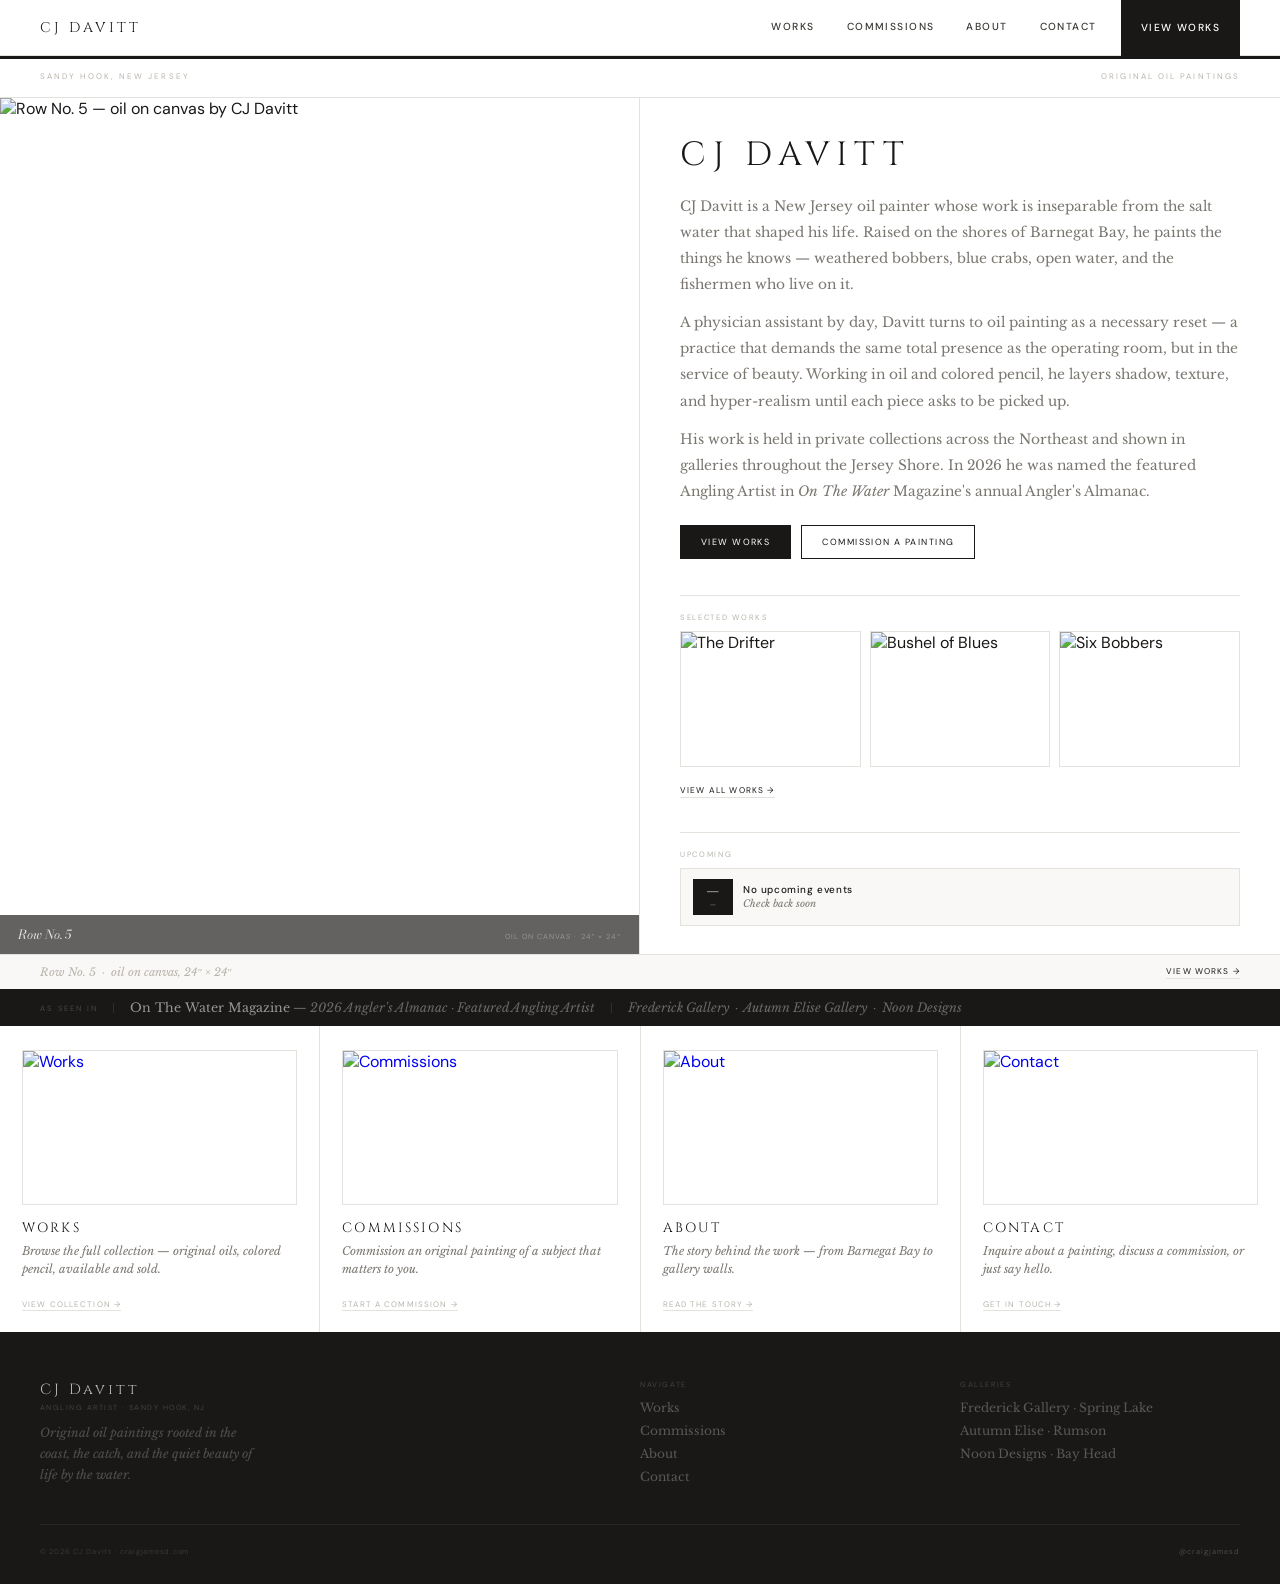
==== commit a33b8272: "Add files via upload" ====
--- a/index.html
+++ b/index.html
@@ -3,938 +3,99 @@
 <head>
 <meta charset="UTF-8">
 <meta name="viewport" content="width=device-width, initial-scale=1.0">
-<title>CJ Davitt — Angling Artist · Original Oil Paintings · New Jersey</title>
-<meta name="description" content="Original oil paintings by CJ Davitt — angling artist from the Jersey Shore. Coastal subjects including bobbers, blue crabs, seascapes, and fishermen. Available for purchase and commission.">
-<meta property="og:title" content="CJ Davitt — Angling Artist">
-<meta property="og:description" content="Original oil paintings rooted in the coast, the catch, and the quiet beauty of life by the water.">
-<meta property="og:type" content="website">
-<meta property="og:url" content="https://craigjamesd.com">
-<link rel="canonical" href="https://craigjamesd.com">
-<link rel="preconnect" href="https://fonts.googleapis.com">
-<link href="https://fonts.googleapis.com/css2?family=Cinzel:wght@400;500;600&family=Bodoni+Moda:ital,opsz,wght@0,6..96,400;0,6..96,500;1,6..96,400;1,6..96,500&family=Libre+Baskerville:ital,wght@0,400;1,400&family=DM+Sans:wght@300;400;500&display=swap" rel="stylesheet">
+<title>CJ Davitt — Angling Artist · New Jersey</title>
+<meta name="description" content="Original oil paintings by CJ Davitt — angling artist from the Jersey Shore.">
+<meta property="og:image" content="images/cover-row-no5.jpg">
+<link rel="preload" as="image" href="images/cover-row-no5.jpg">
+<link rel="stylesheet" href="style.css">
 <style>
-*,*::before,*::after{margin:0;padding:0;box-sizing:border-box;}
-img{display:block;max-width:100%;}
-html{scroll-behavior:smooth;}
-body{background:#fff;color:#1a1816;font-family:'DM Sans',sans-serif;overflow-x:hidden;}
-
-:root{
-  --white:#ffffff;--paper:#f9f8f6;--linen:#f2f0ec;
-  --stone:#e4e2dc;--pebble:#b8b4ac;--drift:#7a7670;
-  --anchor:#3a3834;--ink:#1a1816;
-  --ocean:#0f1f2e;--tide:#1c3344;
-  --serif:'Bodoni Moda',Georgia,serif;
-  --display:'Cinzel',serif;
-  --body:'Libre Baskerville',serif;
-  --sans:'DM Sans',sans-serif;
-  --pad:56px;
-  --dot-av:#3a7a56;
-  --dot-sold:#b03020;
+.hero-rule{height:3px;background:var(--ink);}
+.hero-mast{padding:12px var(--pad);border-bottom:1px solid var(--stone);display:flex;align-items:center;justify-content:space-between;}
+.hero-body{display:grid;grid-template-columns:1fr 1fr;min-height:540px;}
+.hero-left{border-right:1px solid var(--stone);overflow:hidden;position:relative;}
+.hero-left img{width:100%;height:100%;min-height:540px;object-fit:cover;object-position:center;display:block;cursor:zoom-in;}
+.hero-img-label{position:absolute;bottom:0;left:0;right:0;background:rgba(26,24,22,.68);padding:10px 18px;display:flex;justify-content:space-between;align-items:baseline;}
+.hil-title{font-family:var(--serif);font-style:italic;font-size:.78rem;color:rgba(255,255,255,.82);}
+.hil-meta{font-family:var(--sans);font-size:.46rem;letter-spacing:.14em;text-transform:uppercase;color:rgba(255,255,255,.32);}
+.hero-right{display:flex;flex-direction:column;}
+.hero-text{padding:40px var(--pad) 20px;flex:1;}
+.hero-name{font-family:var(--display);font-size:2.1rem;font-weight:400;letter-spacing:.2em;color:var(--ink);text-transform:uppercase;margin-bottom:22px;line-height:1;}
+.hero-p{font-family:var(--body);font-size:.86rem;line-height:1.9;color:var(--drift);margin-bottom:12px;}
+.hero-btns{display:flex;gap:10px;margin-top:20px;flex-wrap:wrap;}
+.hero-lower{padding:0 var(--pad) 28px;}
+.thumb-row{display:flex;gap:9px;margin-bottom:10px;}
+.thumb{flex:1;aspect-ratio:4/3;border:1px solid var(--stone);overflow:hidden;cursor:zoom-in;}
+.thumb img{width:100%;height:100%;object-fit:cover;transition:transform .5s ease;}
+.thumb:hover img{transform:scale(1.04);}
+.hero-cap{padding:10px var(--pad);border-top:1px solid var(--stone);display:flex;justify-content:space-between;align-items:center;background:var(--paper);}
+.section-cards{display:grid;grid-template-columns:repeat(4,1fr);gap:1px;background:var(--stone);}
+.sc{background:var(--white);padding:24px 22px 20px;cursor:pointer;transition:background .2s;text-decoration:none;display:block;}
+.sc:hover{background:var(--paper);}
+.sc-img{width:100%;aspect-ratio:16/9;margin-bottom:14px;overflow:hidden;border:1px solid var(--stone);}
+.sc-img img{width:100%;height:100%;object-fit:cover;transition:transform .6s ease;}
+.sc:hover .sc-img img{transform:scale(1.04);}
+.sc-label{font-family:var(--display);font-size:.84rem;font-weight:400;letter-spacing:.16em;color:var(--ink);text-transform:uppercase;margin-bottom:5px;}
+.sc-desc{font-family:var(--body);font-style:italic;font-size:.72rem;color:var(--drift);line-height:1.6;margin-bottom:12px;}
+.sc-arrow{font-family:var(--sans);font-size:.5rem;letter-spacing:.14em;text-transform:uppercase;color:var(--pebble);border-bottom:1px solid var(--stone);padding-bottom:1px;display:inline-block;}
+.sc:hover .sc-arrow{color:var(--ink);border-bottom-color:var(--ink);}
+@media(max-width:900px){
+  .hero-body{grid-template-columns:1fr;}
+  .hero-left{border-right:none;border-bottom:1px solid var(--stone);}
+  .hero-left img{min-height:280px;max-height:340px;}
+  .hero-name{font-size:1.6rem;}
+  .section-cards{grid-template-columns:1fr 1fr;}
 }
-
-/* CURSOR */
-
-
-
-
-/* ── NAV ── */
-nav{position:fixed;top:0;left:0;right:0;z-index:500;display:flex;align-items:center;justify-content:flex-end;padding:20px var(--pad);transition:background .4s,padding .4s,border-color .4s;border-bottom:1px solid transparent;}
-nav.stuck{background:rgba(255,255,255,.96);backdrop-filter:blur(18px);padding:13px var(--pad);border-bottom-color:var(--stone);}
-.nav-brand{text-decoration:none;display:flex;flex-direction:column;gap:2px;}
-
-.nav-brand-sub{font-family:var(--sans);font-size:.48rem;letter-spacing:.26em;text-transform:uppercase;color:var(--pebble);line-height:1;transition:color .35s;}
-.nav-links{display:flex;gap:32px;list-style:none;align-items:center;}
-.nav-links a{font-family:var(--sans);font-size:.62rem;letter-spacing:.14em;text-transform:uppercase;color:var(--drift);text-decoration:none;transition:color .25s;padding:4px 0;}
-.nav-links a:hover{color:var(--ink);}
-.nav-cta{background:transparent;color:var(--drift);padding:9px 20px;transition:background .25s,color .35s;}
-.nav-cta:hover{color:var(--ink);}
-nav.stuck .nav-cta{background:var(--ink);color:var(--white);}
-nav.stuck .nav-cta:hover{background:var(--tide);}
-.nav-hamburger{display:none;}
-
-/* MOBILE DRAWER */
-.mob-drawer{display:none;position:fixed;inset:0;z-index:600;background:var(--ink);flex-direction:column;justify-content:center;align-items:center;opacity:0;transition:opacity .35s;}
-.mob-drawer.open{display:flex;opacity:1;}
-.mob-drawer-close{position:absolute;top:22px;right:22px;width:44px;height:44px;display:flex;align-items:center;justify-content:center;color:rgba(255,255,255,.55);font-size:1.35rem;cursor:pointer;}
-.mob-drawer-logo{position:absolute;top:22px;left:22px;font-family:var(--display);font-size:.88rem;color:rgba(255,255,255,.45);letter-spacing:.22em;}
-.mob-nav-list{list-style:none;text-align:center;}
-.mob-nav-list li{border-bottom:1px solid rgba(255,255,255,.07);}
-.mob-nav-list li:first-child{border-top:1px solid rgba(255,255,255,.07);}
-.mob-nav-list a{display:block;padding:18px 56px;font-family:var(--serif);font-size:1.4rem;font-style:italic;color:rgba(255,255,255,.7);text-decoration:none;}
-.mob-nav-cta{margin-top:28px;font-family:var(--sans);font-size:.66rem;letter-spacing:.2em;text-transform:uppercase;background:var(--white);color:var(--ink);padding:14px 36px;text-decoration:none;display:inline-block;}
-.mob-social{position:absolute;bottom:28px;display:flex;gap:20px;}
-.mob-social a{font-family:var(--sans);font-size:.56rem;letter-spacing:.18em;text-transform:uppercase;color:rgba(255,255,255,.28);text-decoration:none;}
-
-/* ── HERO — OPTION A SPLIT ── */
-.hero{background:var(--white);border-bottom:1px solid var(--stone);padding-top:0;}
-.hero-rule{height:3px;background:var(--ink);}
-.hero-masthead{padding:13px var(--pad);display:flex;align-items:center;justify-content:space-between;border-bottom:1px solid var(--stone);}
-.hero-eyebrow{font-family:var(--sans);font-size:.5rem;letter-spacing:.28em;text-transform:uppercase;color:var(--pebble);}
-.hero-body{display:grid;grid-template-columns:1fr 1fr;min-height:400px;border-bottom:1px solid var(--stone);}
-.hero-img-wrap{border-right:1px solid var(--stone);overflow:hidden;}
-.hero-img-wrap img{width:100%;height:100%;object-fit:cover;object-position:center;display:block;min-height:400px;}
-.hero-content{padding:44px 48px;display:flex;flex-direction:column;justify-content:space-between;}
-.hero-name{font-family:var(--display);font-size:2.4rem;font-weight:400;letter-spacing:.2em;color:var(--ink);line-height:1;text-transform:uppercase;margin-bottom:24px;}
-.hero-editorial{font-family:var(--body);font-size:.88rem;line-height:1.9;color:var(--drift);margin-bottom:28px;}
-.hero-cta{font-family:var(--sans);font-size:.58rem;letter-spacing:.18em;text-transform:uppercase;color:var(--ink);border-bottom:1px solid var(--stone);display:inline-block;padding-bottom:2px;text-decoration:none;}
-.hero-press-line{font-family:var(--sans);font-size:.5rem;letter-spacing:.16em;text-transform:uppercase;color:var(--pebble);padding-top:20px;border-top:1px solid var(--stone);}
-.hero-caption{padding:10px var(--pad);display:flex;align-items:center;justify-content:space-between;}
-.hero-cap-text{font-family:var(--body);font-style:italic;font-size:.7rem;color:var(--pebble);}
-.hero-cap-cta{font-family:var(--sans);font-size:.54rem;letter-spacing:.16em;text-transform:uppercase;color:var(--ink);border-bottom:1px solid var(--stone);padding-bottom:2px;text-decoration:none;}
-@media(max-width:768px){
-  .hero-body{grid-template-columns:1fr;}
-  .hero-img-wrap{border-right:none;border-bottom:1px solid var(--stone);}
-  .hero-img-wrap img{min-height:260px;max-height:280px;}
-  .hero-content{padding:28px var(--pad);}
-  .hero-name{font-size:1.8rem;}
-}
-
-/* ── PRESS ── */
-.press{background:var(--ink);padding:14px var(--pad);display:flex;align-items:center;gap:24px;overflow:hidden;}
-.press-lbl{font-family:var(--sans);font-size:.52rem;letter-spacing:.26em;text-transform:uppercase;color:rgba(255,255,255,.2);white-space:nowrap;flex-shrink:0;}
-.press-div{width:1px;height:11px;background:rgba(255,255,255,.1);flex-shrink:0;}
-.press-item{font-family:var(--body);font-style:italic;font-size:.82rem;color:rgba(255,255,255,.4);white-space:nowrap;}
-.press-item strong{font-style:normal;font-weight:700;color:rgba(255,255,255,.65);}
-
-/* ── SECTION ── */
-section{padding:80px var(--pad);}
-.eyebrow{font-family:var(--sans);font-size:.56rem;letter-spacing:.28em;text-transform:uppercase;color:var(--pebble);display:flex;align-items:center;gap:11px;margin-bottom:13px;}
-.eyebrow::before{content:'';width:18px;height:1px;background:var(--stone);display:block;}
-
-/* STATUS DOT */
-.dot{width:8px;height:8px;border-radius:50%;display:inline-block;flex-shrink:0;}
-.dot.av{background:var(--dot-av);}
-.dot.sold{background:var(--dot-sold);}
-
-/* ── COLLECTION TWO-COL ── */
-.collection-layout{display:grid;grid-template-columns:1fr 280px;gap:56px;align-items:start;}
-.collection-aside{position:sticky;top:90px;}
-.aside-portrait{position:relative;margin-bottom:20px;}
-.aside-portrait img{width:100%;aspect-ratio:4/3;object-fit:cover;object-position:center 20%;display:block;}
-.aside-portrait-cap{position:absolute;bottom:0;left:0;right:0;background:var(--ink);padding:11px 14px;}
-.aside-apc-name{font-family:var(--display);font-size:.78rem;font-weight:400;color:rgba(255,255,255,.85);letter-spacing:.18em;margin-bottom:1px;}
-.aside-apc-sub{font-family:var(--sans);font-size:.44rem;letter-spacing:.2em;text-transform:uppercase;color:rgba(255,255,255,.32);}
-.aside-creds{display:flex;flex-direction:column;}
-.aside-cred-item{padding:11px 0;border-bottom:1px solid var(--stone);}
-.aside-cred-item:first-child{border-top:1px solid var(--stone);}
-.aside-cred-title{font-family:var(--sans);font-size:.46rem;letter-spacing:.26em;text-transform:uppercase;color:var(--pebble);margin-bottom:3px;}
-.aside-cred-desc{font-family:var(--body);font-size:.82rem;color:var(--anchor);line-height:1.55;}
-.aside-cred-desc a{color:var(--anchor);text-decoration:none;border-bottom:1px solid var(--stone);}
-@media(max-width:900px){
-  .collection-layout{grid-template-columns:1fr;}
-  .collection-aside{position:static;display:grid;grid-template-columns:180px 1fr;gap:20px;align-items:start;}
-  .aside-portrait{margin-bottom:0;}
-}
-@media(max-width:600px){
-  .collection-aside{grid-template-columns:1fr;}
-}
-
-/* ── MAGAZINE ROWS ── */
-.mag-sec{background:var(--white);padding-bottom:0;}
-.mag-header{margin-bottom:40px;}
-h2.sec-title{font-family:var(--serif);font-size:clamp(1.8rem,3.2vw,3rem);font-weight:400;color:var(--ink);line-height:1.06;}
-h2.sec-title em{font-style:italic;}
-
-.mag-list{display:flex;flex-direction:column;gap:0;}
-.mag-item{display:grid;grid-template-columns:280px 1fr;border-bottom:1px solid var(--stone);padding:32px 0;gap:40px;align-items:start;}
-.mag-item:first-child{border-top:1px solid var(--stone);}
-.mag-img{position:relative;overflow:hidden;background:var(--linen);}
-.mag-img img{width:100%;aspect-ratio:4/3;object-fit:cover;display:block;transition:transform .7s ease;}
-.mag-item:hover .mag-img img{transform:scale(1.03);}
-.mag-num{font-family:var(--serif);font-size:2.8rem;font-weight:400;color:var(--stone);line-height:1;margin-bottom:8px;}
-.mag-title{font-family:var(--serif);font-style:italic;font-size:1.3rem;color:var(--ink);margin-bottom:5px;line-height:1.2;}
-.mag-medium{font-family:var(--sans);font-size:.56rem;letter-spacing:.16em;text-transform:uppercase;color:var(--pebble);margin-bottom:14px;}
-.mag-desc{font-family:var(--body);font-size:.84rem;color:var(--drift);line-height:1.85;margin-bottom:18px;max-width:480px;}
-.mag-status{display:flex;align-items:center;gap:8px;}
-.mag-inquire{font-family:var(--sans);font-size:.58rem;letter-spacing:.16em;text-transform:uppercase;color:var(--ink);border-bottom:1px solid var(--stone);padding-bottom:2px;text-decoration:none;}
-.mag-sold-text{font-family:var(--sans);font-size:.58rem;letter-spacing:.16em;text-transform:uppercase;color:var(--pebble);}
-.mag-request{font-family:var(--sans);font-size:.56rem;letter-spacing:.14em;text-transform:uppercase;color:var(--drift);border-bottom:1px solid var(--stone);padding-bottom:1px;margin-left:10px;text-decoration:none;}
-
-/* ── EDITORIAL GRID ── */
-.grid-sec{background:var(--paper);padding-top:56px;}
-.grid-subhead{font-family:var(--sans);font-size:.56rem;letter-spacing:.24em;text-transform:uppercase;color:var(--pebble);margin-bottom:32px;padding-bottom:12px;border-bottom:1px solid var(--stone);}
-
-/* Filter tabs */
-.filters{display:flex;gap:0;margin-bottom:36px;border-bottom:1px solid var(--stone);overflow-x:auto;scrollbar-width:none;}
-.filters::-webkit-scrollbar{display:none;}
-.filter-btn{font-family:var(--sans);font-size:.58rem;letter-spacing:.16em;text-transform:uppercase;color:var(--pebble);background:none;border:none;padding:10px 18px;position:relative;transition:color .25s;white-space:nowrap;min-height:40px;}
-.filter-btn::after{content:'';position:absolute;bottom:-1px;left:0;right:0;height:2px;background:var(--ink);transform:scaleX(0);transition:transform .25s;}
-.filter-btn:hover{color:var(--anchor);}
-.filter-btn.active{color:var(--ink);}
-.filter-btn.active::after{transform:scaleX(1);}
-
-.art-grid{display:grid;grid-template-columns:repeat(3,1fr);gap:14px;}
-.art-card{}
-.art-card-img{position:relative;overflow:hidden;background:var(--linen);aspect-ratio:3/2;margin-bottom:11px;}
-.art-card-img img{width:100%;height:100%;object-fit:cover;transition:transform .7s ease;display:block;}
-.art-card:hover .art-card-img img{transform:scale(1.04);}
-.art-card-img.is-sold img{filter:grayscale(20%);}
-
-/* Hover overlay desktop */
-.art-card-ov{position:absolute;inset:0;background:rgba(15,31,46,.84);display:flex;flex-direction:column;justify-content:center;align-items:center;gap:10px;opacity:0;transition:opacity .35s;}
-.art-card:hover .art-card-ov{opacity:1;}
-.ov-btn{font-family:var(--sans);font-size:.58rem;letter-spacing:.15em;text-transform:uppercase;background:var(--white);color:var(--ink);padding:10px 22px;text-decoration:none;transition:background .2s;display:inline-block;}
-.ov-btn.sec{background:transparent;color:rgba(255,255,255,.6);border:1px solid rgba(255,255,255,.25);}
-
-.art-card-body{display:flex;align-items:flex-start;justify-content:space-between;gap:8px;}
-.art-card-left{}
-.art-card-name-row{display:flex;align-items:center;gap:6px;margin-bottom:4px;}
-.art-card-title{font-family:var(--serif);font-style:italic;font-size:.92rem;color:var(--ink);line-height:1.2;}
-.art-card-medium{font-family:var(--sans);font-size:.52rem;letter-spacing:.12em;text-transform:uppercase;color:var(--pebble);}
-.art-card-action{font-family:var(--sans);font-size:.52rem;letter-spacing:.13em;text-transform:uppercase;color:var(--drift);white-space:nowrap;margin-top:2px;border-bottom:1px solid var(--stone);padding-bottom:1px;text-decoration:none;}
-.art-card-action.sold-label{color:var(--pebble);border:none;}
-/* Mobile tap link */
-.art-card-tap{display:none;}
-
-/* ── ABOUT ── */
-.about-sec{background:var(--white);}
-.about-intro{display:grid;grid-template-columns:1fr;max-width:680px;}
-h2.about-title{font-family:var(--serif);font-size:clamp(1.8rem,3.2vw,3rem);font-weight:400;color:var(--ink);line-height:1.06;margin-bottom:28px;}
-h2.about-title em{font-style:italic;}
-.about-lead{font-family:var(--serif);font-size:1.05rem;line-height:1.85;color:var(--anchor);margin-bottom:18px;}
-.about-body{font-family:var(--body);font-size:.9rem;line-height:1.92;color:var(--drift);margin-bottom:16px;}
-.about-body strong{color:var(--anchor);font-weight:400;}
-.about-pull{margin:28px 0;padding:20px 26px;border-left:3px solid var(--ink);font-family:var(--serif);font-style:italic;font-size:1.05rem;color:var(--anchor);line-height:1.65;background:var(--paper);}
-.about-aside{}
-.about-portrait{position:relative;margin-bottom:24px;max-width:280px;}
-.about-portrait img{width:100%;aspect-ratio:4/3;object-fit:cover;object-position:center 20%;display:block;}
-.about-portrait-cap{position:absolute;bottom:0;left:0;right:0;background:var(--ink);padding:14px 18px;}
-.apc-name{font-family:var(--display);font-size:.9rem;font-weight:400;color:rgba(255,255,255,.85);letter-spacing:.18em;margin-bottom:2px;}
-.apc-sub{font-family:var(--sans);font-size:.48rem;letter-spacing:.2em;text-transform:uppercase;color:rgba(255,255,255,.32);}
-.creds{display:flex;flex-direction:column;gap:0;}
-.cred-item{padding:13px 0;border-bottom:1px solid var(--stone);}
-.cred-item:first-child{border-top:1px solid var(--stone);}
-.cred-title{font-family:var(--sans);font-size:.48rem;letter-spacing:.26em;text-transform:uppercase;color:var(--pebble);margin-bottom:4px;}
-.cred-desc{font-family:var(--body);font-size:.86rem;color:var(--anchor);line-height:1.6;}
-.cred-desc a{color:var(--anchor);text-decoration:none;border-bottom:1px solid var(--stone);}
-
-/* Timeline */
-.about-timeline{margin-top:72px;padding-top:56px;border-top:1px solid var(--stone);}
-.timeline-header{text-align:center;margin-bottom:56px;}
-h3.tl-title{font-family:var(--serif);font-size:clamp(1.4rem,2.4vw,2.2rem);font-weight:400;color:var(--ink);margin-bottom:10px;}
-h3.tl-title em{font-style:italic;}
-.tl-sub{font-family:var(--body);font-style:italic;font-size:.88rem;color:var(--pebble);}
-.timeline{display:grid;grid-template-columns:1fr 32px 1fr;position:relative;}
-.tl-spine{grid-column:2;display:flex;flex-direction:column;align-items:center;}
-.tl-spine-line{flex:1;width:1px;background:var(--stone);}
-.tl-node{width:9px;height:9px;border-radius:50%;background:var(--ink);flex-shrink:0;margin:4px 0;}
-.tl-left{text-align:right;padding:0 28px 48px 0;}
-.tl-right{padding:0 0 48px 28px;}
-.tl-empty{padding-bottom:48px;}
-.tl-year{font-family:var(--sans);font-size:.54rem;letter-spacing:.2em;text-transform:uppercase;color:var(--pebble);margin-bottom:5px;}
-.tl-event-title{font-family:var(--serif);font-style:italic;font-size:.96rem;color:var(--ink);margin-bottom:5px;line-height:1.2;}
-.tl-event-body{font-family:var(--body);font-size:.78rem;color:var(--drift);line-height:1.65;}
-
-/* Press quote */
-.about-press{background:var(--ink);padding:48px var(--pad);margin:72px calc(-1 * var(--pad)) 0;display:grid;grid-template-columns:1fr 1fr;gap:48px;align-items:center;}
-.ap-quote{font-family:var(--serif);font-size:clamp(1.1rem,2vw,1.7rem);font-style:italic;color:rgba(255,255,255,.7);line-height:1.5;margin-bottom:14px;}
-.ap-attr{font-family:var(--sans);font-size:.54rem;letter-spacing:.2em;text-transform:uppercase;color:rgba(255,255,255,.26);}
-.ap-feature-title{font-family:var(--sans);font-size:.54rem;letter-spacing:.22em;text-transform:uppercase;color:rgba(255,255,255,.22);margin-bottom:12px;}
-.ap-gal{font-family:var(--body);font-size:.86rem;color:rgba(255,255,255,.42);padding-left:12px;position:relative;margin-bottom:6px;}
-.ap-gal::before{content:'';position:absolute;left:0;top:50%;width:5px;height:1px;background:rgba(255,255,255,.2);}
-
-/* ── COMMISSIONS ── */
-.comm-sec{background:var(--paper);}
-.comm-inner{display:grid;grid-template-columns:1fr 1fr;gap:64px;align-items:start;}
-h2.comm-title{font-family:var(--serif);font-size:clamp(1.8rem,3vw,2.8rem);font-weight:400;color:var(--ink);line-height:1.1;margin-bottom:16px;}
-h2.comm-title em{font-style:italic;}
-.comm-body{font-family:var(--body);font-size:.88rem;line-height:1.9;color:var(--drift);margin-bottom:28px;}
-.process{display:flex;flex-direction:column;margin-bottom:32px;}
-.proc-item{display:flex;gap:18px;padding:16px 0;border-bottom:1px solid var(--stone);}
-.proc-item:first-child{border-top:1px solid var(--stone);}
-.proc-n{font-family:var(--serif);font-size:1.2rem;color:var(--stone);line-height:1;flex-shrink:0;width:22px;padding-top:2px;}
-.proc-name{font-family:var(--sans);font-size:.6rem;letter-spacing:.14em;text-transform:uppercase;color:var(--anchor);margin-bottom:3px;}
-.proc-desc{font-family:var(--body);font-size:.82rem;color:var(--drift);line-height:1.6;}
-.comm-sample{display:grid;grid-template-columns:1fr 1fr;gap:14px;margin-bottom:14px;}
-.comm-sample-item{aspect-ratio:1;overflow:hidden;background:var(--linen);}
-.comm-sample-item img{width:100%;height:100%;object-fit:cover;transition:transform .6s ease;}
-.comm-sample-item:hover img{transform:scale(1.04);}
-.comm-note{font-family:var(--body);font-style:italic;font-size:.78rem;color:var(--pebble);text-align:center;line-height:1.6;}
-
-.btn-dark{font-family:var(--sans);font-size:.64rem;letter-spacing:.18em;text-transform:uppercase;background:var(--ink);color:var(--white);padding:13px 32px;text-decoration:none;display:inline-block;transition:background .25s;border:none;}
-.btn-dark:hover{background:var(--tide);}
-
-/* ── CONTACT ── */
-.contact-sec{background:var(--white);}
-.contact-wrap{max-width:640px;margin:0 auto;}
-.contact-hd{text-align:center;margin-bottom:44px;}
-h2.ct-title{font-family:var(--serif);font-size:clamp(1.8rem,3vw,2.8rem);font-weight:400;color:var(--ink);margin-bottom:11px;line-height:1.06;}
-h2.ct-title em{font-style:italic;}
-.ct-sub{font-family:var(--body);font-size:.88rem;color:var(--drift);line-height:1.8;}
-.frow{display:grid;grid-template-columns:1fr 1fr;gap:13px;margin-bottom:13px;}
-.fg{display:flex;flex-direction:column;gap:5px;margin-bottom:13px;}
-.fg label{font-family:var(--sans);font-size:.52rem;letter-spacing:.2em;text-transform:uppercase;color:var(--pebble);}
-.fg input,.fg select,.fg textarea{background:var(--paper);border:1px solid var(--stone);color:var(--ink);font-family:var(--body);font-size:.9rem;padding:11px 14px;outline:none;transition:border-color .25s;resize:none;appearance:none;min-height:44px;}
-.fg input:focus,.fg select:focus,.fg textarea:focus{border-color:var(--ink);}
-.fg input::placeholder,.fg textarea::placeholder{color:var(--stone);}
-.fg select{color:var(--anchor);}
-.form-submit{width:100%;background:var(--ink);color:var(--white);border:none;font-family:var(--sans);font-size:.64rem;letter-spacing:.26em;text-transform:uppercase;padding:16px;transition:background .25s;margin-top:4px;}
-.form-submit:hover{background:var(--tide);}
-
-/* ── FOOTER ── */
-footer{background:var(--ink);padding:56px var(--pad) 34px;}
-.ft-grid{display:grid;grid-template-columns:2fr 1fr 1fr;gap:48px;padding-bottom:40px;border-bottom:1px solid rgba(255,255,255,.07);margin-bottom:26px;}
-.ft-logo{font-family:var(--display);font-size:1rem;font-weight:400;color:rgba(255,255,255,.8);margin-bottom:4px;letter-spacing:.2em;}
-.ft-sub{font-family:var(--sans);font-size:.48rem;letter-spacing:.22em;text-transform:uppercase;color:rgba(255,255,255,.18);margin-bottom:12px;}
-.ft-tag{font-family:var(--body);font-style:italic;font-size:.82rem;color:rgba(255,255,255,.26);line-height:1.75;max-width:240px;margin-bottom:20px;}
-.ft-soc{display:flex;gap:9px;}
-.ft-soc a{width:32px;height:32px;border:1px solid rgba(255,255,255,.1);display:flex;align-items:center;justify-content:center;color:rgba(255,255,255,.26);text-decoration:none;font-size:.7rem;transition:all .25s;}
-.ft-soc a:hover{border-color:rgba(255,255,255,.4);color:rgba(255,255,255,.7);}
-.ft-col-lbl{font-family:var(--sans);font-size:.48rem;letter-spacing:.24em;text-transform:uppercase;color:rgba(255,255,255,.18);margin-bottom:13px;}
-.ft-ul{list-style:none;display:flex;flex-direction:column;gap:9px;}
-.ft-ul a{font-family:var(--body);font-size:.82rem;color:rgba(255,255,255,.28);text-decoration:none;transition:color .25s;}
-.ft-ul a:hover{color:rgba(255,255,255,.65);}
-.ft-bot{display:flex;justify-content:space-between;align-items:center;}
-.ft-copy{font-family:var(--sans);font-size:.5rem;letter-spacing:.1em;color:rgba(255,255,255,.15);}
-.ft-ig{font-family:var(--sans);font-size:.5rem;letter-spacing:.16em;color:rgba(255,255,255,.22);text-decoration:none;transition:color .25s;}
-.ft-ig:hover{color:rgba(255,255,255,.6);}
-
-/* ── MOBILE ── */
-@media(max-width:768px){
-  :root{--pad:20px;}
-  body{cursor:auto;}
-  
-  .btn-dark,.mag-inquire,.art-card-action,.ov-btn,.form-submit,.filter-btn{cursor:pointer;}
-  .fg input,.fg select,.fg textarea{cursor:pointer;}
-  nav{padding:16px var(--pad);}
-  nav.stuck{padding:13px var(--pad);}
-  .nav-links{display:none;}
-  .nav-hamburger{display:flex;flex-direction:column;justify-content:center;gap:5px;width:44px;height:44px;padding:10px;cursor:pointer;}
-  .nav-hamburger span{display:block;width:22px;height:1.5px;background:var(--ink);transition:background .3s;}
-  nav.stuck .nav-hamburger span{background:var(--ink);}
-  .hero{padding-top:60px;}
-  .hero-masthead{padding:12px var(--pad);}
-  .hero-name{font-size:1.8rem;letter-spacing:.14em;}
-  .hero-title-wrap{padding:20px var(--pad) 0;}
-  .hero-img-wrap img{height:260px;}
-  .hero-caption{padding:10px var(--pad);}
-  .press{padding:12px var(--pad);flex-direction:column;align-items:flex-start;gap:6px;}
-  .press-div{display:none;}
-  .press-item{font-size:.76rem;white-space:normal;}
-  section{padding:52px var(--pad);}
-  .mag-item{grid-template-columns:1fr;gap:16px;}
-  .mag-img img{aspect-ratio:16/9;}
-  .art-grid{grid-template-columns:1fr 1fr;gap:12px;}
-  .art-card-ov{display:none;}
-  .art-card-tap{display:block;margin-top:6px;font-family:var(--sans);font-size:.52rem;letter-spacing:.13em;text-transform:uppercase;color:var(--drift);border-bottom:1px solid var(--stone);padding-bottom:1px;text-decoration:none;}
-  .about-intro{grid-template-columns:1fr;gap:36px;}
-  .about-aside{order:-1;}
-  .about-portrait img{aspect-ratio:3/2;object-position:center top;}
-  .timeline{display:flex;flex-direction:column;}
-  .tl-spine{display:none;}
-  .tl-left{text-align:left;padding:0 0 32px 18px;border-left:2px solid var(--stone);}
-  .tl-right{padding:0 0 32px 18px;border-left:2px solid var(--stone);}
-  .tl-empty{display:none;}
-  .about-press{grid-template-columns:1fr;gap:28px;padding:40px var(--pad);margin:56px calc(-1 * var(--pad)) 0;}
-  .comm-inner{grid-template-columns:1fr;gap:32px;}
-  .comm-right{display:none;}
-  .frow{grid-template-columns:1fr;gap:0;}
-  footer{padding:40px var(--pad) 26px;}
-  .ft-grid{grid-template-columns:1fr;gap:24px;padding-bottom:24px;}
-  .ft-grid>div:nth-child(2),.ft-grid>div:nth-child(3){display:none;}
-  .ft-bot{flex-direction:column;align-items:flex-start;gap:6px;}
-}
-@media(min-width:769px) and (max-width:1024px){
-  :root{--pad:36px;}
-  .art-grid{grid-template-columns:repeat(2,1fr);gap:12px;}
-  .about-intro{grid-template-columns:1fr 1fr;gap:48px;}
-  .comm-inner{gap:40px;}
-  .ft-grid{grid-template-columns:1.5fr 1fr 1fr;gap:32px;}
-}
+@media(max-width:540px){.section-cards{grid-template-columns:1fr;}}
 </style>
 </head>
 <body>
-
-<!-- MOBILE DRAWER -->
-<div class="mob-drawer" id="mobDrawer">
-  <div class="mob-drawer-logo">CJ Davitt</div>
-  <button class="mob-drawer-close" id="drawerClose">✕</button>
-  <ul class="mob-nav-list">
-    <li><a href="#collection" class="mob-link">Works</a></li>
-    <li><a href="#about" class="mob-link">About</a></li>
-    <li><a href="#commissions" class="mob-link">Commissions</a></li>
-    <li><a href="#contact" class="mob-link">Contact</a></li>
-  </ul>
-  <a href="#collection" class="mob-nav-cta mob-link">View the Collection</a>
-  <div class="mob-social">
-    <a href="https://instagram.com/craigjamesd" target="_blank">@craigjamesd</a>
-    <a href="/cdn-cgi/l/email-protection#2a424f4646456a49584b434d404b474f594e04494547">Email</a>
+<div class="lightbox" id="lightbox"><div class="lightbox-inner"><button class="lightbox-close">✕ Close</button><img src="" alt=""/><div class="lightbox-cap"></div></div></div>
+<div class="mob-drawer" id="mobDrawer"><div class="mob-logo">CJ Davitt</div><button class="mob-close" id="mobClose">✕</button><ul class="mob-links"><li><a href="works.html">Works</a></li><li><a href="commissions.html">Commissions</a></li><li><a href="about.html">About</a></li><li><a href="contact.html">Contact</a></li></ul></div>
+<nav class="nav"><a href="index.html" class="nav-brand">CJ Davitt</a><div class="nav-links"><a href="works.html" class="nav-link">Works</a><a href="commissions.html" class="nav-link">Commissions</a><a href="about.html" class="nav-link">About</a><a href="contact.html" class="nav-link">Contact</a><a href="works.html" class="nav-link cta">View Works</a></div><button class="nav-hamburger" id="hamburger"><span></span><span></span><span></span></button></nav>
+<div class="hero-rule"></div>
+<div class="hero-mast"><span class="eyebrow">Sandy Hook, New Jersey</span><span class="eyebrow">Original Oil Paintings</span></div>
+<div class="hero-body">
+  <div class="hero-left">
+    <img src="images/cover-row-no5.jpg" alt="Row No. 5 — oil on canvas by CJ Davitt" onclick="openLightbox(this.src,'Row No. 5 · oil on canvas, 24&Prime; &times; 24&Prime;')"/>
+    <div class="hero-img-label"><span class="hil-title">Row No. 5</span><span class="hil-meta">Oil on canvas · 24″ × 24″</span></div>
+  </div>
+  <div class="hero-right">
+    <div class="hero-text">
+      <div class="hero-name">CJ Davitt</div>
+      <p class="hero-p">CJ Davitt is a New Jersey oil painter whose work is inseparable from the salt water that shaped his life. Raised on the shores of Barnegat Bay, he paints the things he knows — weathered bobbers, blue crabs, open water, and the fishermen who live on it.</p>
+      <p class="hero-p">A physician assistant by day, Davitt turns to oil painting as a necessary reset — a practice that demands the same total presence as the operating room, but in the service of beauty. Working in oil and colored pencil, he layers shadow, texture, and hyper-realism until each piece asks to be picked up.</p>
+      <p class="hero-p">His work is held in private collections across the Northeast and shown in galleries throughout the Jersey Shore. In 2026 he was named the featured Angling Artist in <em>On The Water</em> Magazine's annual Angler's Almanac.</p>
+      <div class="hero-btns"><a href="works.html" class="btn btn-f">View Works</a><a href="commissions.html" class="btn">Commission a Painting</a></div>
+    </div>
+    <div class="hero-lower">
+      <div class="divider"></div>
+      <div class="label" style="margin-bottom:9px;">Selected Works</div>
+      <div class="thumb-row">
+        <div class="thumb" onclick="openLightbox('images/the-drifter.jpg','The Drifter · oil on canvas, 30″ × 40″')"><img src="images/the-drifter.jpg" alt="The Drifter" loading="lazy"/></div>
+        <div class="thumb" onclick="openLightbox('images/bushel-of-blues.jpg','Bushel of Blues · oil on canvas, 24″ × 36″')"><img src="images/bushel-of-blues.jpg" alt="Bushel of Blues" loading="lazy"/></div>
+        <div class="thumb" onclick="openLightbox('images/six-bobbers.jpg','Six Bobbers · oil on canvas, 36″ × 36″')"><img src="images/six-bobbers.jpg" alt="Six Bobbers" loading="lazy"/></div>
+      </div>
+      <a href="works.html" class="small-cta" style="margin-bottom:18px;display:inline-block;">View all works →</a>
+      <div class="divider"></div>
+      <div class="label" style="margin-bottom:9px;">Upcoming</div>
+      <div id="upcomingEvents"><div class="event-card"><div class="event-date"><div class="eday">—</div><div class="emon">—</div></div><div><div class="event-name">No upcoming events</div><div class="event-venue">Check back soon</div></div></div></div>
+    </div>
   </div>
 </div>
-
-<!-- NAV -->
-<nav id="nav">
-  <ul class="nav-links">
-    <li><a href="#collection">Works</a></li>
-    <li><a href="#about">About</a></li>
-    <li><a href="#commissions">Commissions</a></li>
-    <li><a href="#contact">Contact</a></li>
-    <li><a href="#collection" class="nav-cta">View Works</a></li>
-  </ul>
-  <button class="nav-hamburger" id="hamburger" aria-label="Open menu">
-    <span></span><span></span><span></span>
-  </button>
-</nav>
-
-<!-- HERO — OPTION A SPLIT -->
-<div class="hero">
-  <div class="hero-rule"></div>
-  <div class="hero-masthead">
-    <span class="hero-eyebrow">Sandy Hook, New Jersey</span>
-    
-  </div>
-  <div class="hero-body">
-    <div class="hero-img-wrap">
-      <img src="images/cover-row-no5.jpg" alt="Row No. 5 — oil on canvas by CJ Davitt"/>
-    </div>
-    <div class="hero-content">
-      <div>
-        <div class="hero-name">CJ Davitt</div>
-        <p class="hero-editorial">CJ Davitt is a New Jersey oil painter whose work is inseparable from the salt water that shaped his life. Raised on the shores of Barnegat Bay, he paints the things he knows — weathered bobbers, blue crabs, open water, and the fishermen who live on it. His subjects are ordinary objects rendered with extraordinary attention, made singular by the care and precision he brings to each one.</p>
-        <p class="hero-editorial" style="margin-top:16px;">A physician's assistant by day, Davitt turns to oil painting as a necessary reset — a practice that demands the same total presence as the operating room, but in the service of beauty rather than repair. Working in oil on canvas and colored pencil, he layers shadow, texture, and hyper-realism until each piece seems to ask to be picked up.</p>
-        <p class="hero-editorial" style="margin-top:16px;">His work is held in private collections across the Northeast and shown in galleries throughout the Jersey Shore. In 2026 he was named the featured Angling Artist in <em>On The Water</em> Magazine's annual Angler's Almanac.</p>
-        <div style="display:flex;gap:20px;margin-top:28px;flex-wrap:wrap;">
-          <a href="#collection" class="hero-cta">View the Collection →</a>
-          <a href="#commissions" class="hero-cta" style="color:var(--drift);">Commission a Painting →</a>
-        </div>
-      </div>
-      <div class="hero-press-line">Featured · On The Water Magazine · 2026 Angler's Almanac</div>
-    </div>
-  </div>
-  <div class="hero-caption">
-    <span class="hero-cap-text">Row No. 5 &nbsp;·&nbsp; oil on canvas, 24″ × 24″</span>
-    <a href="#collection" class="hero-cap-cta">View Works →</a>
-  </div>
+<div class="hero-cap"><span style="font-family:var(--body);font-style:italic;font-size:.7rem;color:var(--pebble);">Row No. 5 &nbsp;·&nbsp; oil on canvas, 24″ × 24″</span><a href="works.html" class="small-cta">View Works →</a></div>
+<div class="press"><span class="press-lbl">As Seen In</span><div class="press-div"></div><span class="press-item"><strong>On The Water Magazine</strong> — 2026 Angler's Almanac · Featured Angling Artist</span><div class="press-div"></div><span class="press-item">Frederick Gallery &nbsp;·&nbsp; Autumn Elise Gallery &nbsp;·&nbsp; Noon Designs</span></div>
+<div class="section-cards">
+  <a href="works.html" class="sc"><div class="sc-img"><img src="images/cover-row-no5.jpg" alt="Works" loading="lazy"/></div><div class="sc-label">Works</div><div class="sc-desc">Browse the full collection — original oils, colored pencil, available and sold.</div><span class="sc-arrow">View collection →</span></a>
+  <a href="commissions.html" class="sc"><div class="sc-img"><img src="images/the-drifter.jpg" alt="Commissions" loading="lazy"/></div><div class="sc-label">Commissions</div><div class="sc-desc">Commission an original painting of a subject that matters to you.</div><span class="sc-arrow">Start a commission →</span></a>
+  <a href="about.html" class="sc"><div class="sc-img"><img src="images/cj-davitt-artist.jpg" alt="About" loading="lazy"/></div><div class="sc-label">About</div><div class="sc-desc">The story behind the work — from Barnegat Bay to gallery walls.</div><span class="sc-arrow">Read the story →</span></a>
+  <a href="contact.html" class="sc"><div class="sc-img"><img src="images/bushel-of-blues.jpg" alt="Contact" loading="lazy"/></div><div class="sc-label">Contact</div><div class="sc-desc">Inquire about a painting, discuss a commission, or just say hello.</div><span class="sc-arrow">Get in touch →</span></a>
 </div>
-
-<!-- PRESS -->
-<div class="press">
-  <span class="press-lbl">As Seen In</span>
-  <div class="press-div"></div>
-  <span class="press-item"><strong>On The Water Magazine</strong> — 2026 Angler's Almanac · Featured Angling Artist</span>
-  <div class="press-div"></div>
-  <span class="press-item">Frederick Gallery · Autumn Elise Gallery · Noon Designs</span>
-</div>
-
-<!-- COLLECTION -->
-<section class="mag-sec" id="collection">
-  <div class="mag-header">
-    <div class="eyebrow">The Collection</div>
-    <h2 class="sec-title">Selected <em>Works</em></h2>
-  </div>
-
-  <!-- COLLECTION TWO-COLUMN -->
-  <div class="collection-layout">
-  <div class="collection-main">
-  <!-- MAGAZINE ROWS — 3 featured -->
-  <div class="mag-list">
-
-    <div class="mag-item">
-      <div class="mag-img">
-        <img src="images/the-drifter.jpg" alt="The Drifter"/>
-      </div>
-      <div>
-        <div class="mag-num">01</div>
-        <div class="mag-title">The Drifter</div>
-        <div class="mag-medium">Oil on Canvas · 30″ × 40″</div>
-        <div class="mag-desc">A bearded fisherman in a yellow slicker stares back through bobber-lens glasses — part portrait, part emblem. One of CJ's most recognized pieces, fusing nautical iconography with quiet character study.</div>
-        <div class="mag-status">
-          <span class="dot av"></span>
-          <a href="#contact" class="mag-inquire">Inquire about this work</a>
-        </div>
-      </div>
-    </div>
-
-    <div class="mag-item">
-      <div class="mag-img">
-        <img src="images/bushel-of-blues.jpg" alt="Bushel of Blues"/>
-      </div>
-      <div>
-        <div class="mag-num">02</div>
-        <div class="mag-title">Bushel of Blues</div>
-        <div class="mag-medium">Oil on Canvas · 24″ × 36″</div>
-        <div class="mag-desc">A chaotic tangle of blue crabs in a wooden bushel — painted with palette knife and raw energy. Thick impasto surfaces give each claw and shell a sculptural presence that pulls you in close.</div>
-        <div class="mag-status">
-          <span class="dot av"></span>
-          <a href="#contact" class="mag-inquire">Inquire about this work</a>
-        </div>
-      </div>
-    </div>
-
-    <div class="mag-item">
-      <div class="mag-img">
-        <img src="images/six-bobbers.jpg" alt="Six Bobbers"/>
-      </div>
-      <div>
-        <div class="mag-num">03</div>
-        <div class="mag-title">Six Bobbers</div>
-        <div class="mag-medium">Oil on Canvas · 36″ × 36″</div>
-        <div class="mag-desc">Six weathered fishing bobbers arranged across a white ground — each one bearing the chipped paint and salt-worn character of years on the water. CJ's signature subject, rendered with photorealist precision.</div>
-        <div class="mag-status">
-          <span class="dot av"></span>
-          <a href="#contact" class="mag-inquire">Inquire about this work</a>
-        </div>
-      </div>
-    </div>
-
-  </div>
-
-
-  </div><!-- end collection-main -->
-
-  <!-- ASIDE: portrait + credentials -->
-  <div class="collection-aside">
-    <div class="aside-portrait">
-      <img src="images/cj-davitt-artist.jpg" alt="CJ Davitt"/>
-      <div class="aside-portrait-cap">
-        <div class="aside-apc-name">CJ Davitt</div>
-        <div class="aside-apc-sub">Angling Artist · Sandy Hook, NJ</div>
-      </div>
-    </div>
-    <div class="aside-creds">
-      <div class="aside-cred-item">
-        <div class="aside-cred-title">Medium</div>
-        <div class="aside-cred-desc">Oil on canvas &amp; panel, colored pencil on paper</div>
-      </div>
-      <div class="aside-cred-item">
-        <div class="aside-cred-title">Recognition</div>
-        <div class="aside-cred-desc">2026 Angling Artist<br>On The Water Magazine</div>
-      </div>
-      <div class="aside-cred-item">
-        <div class="aside-cred-title">Galleries</div>
-        <div class="aside-cred-desc">Frederick Gallery, Spring Lake<br>Autumn Elise, Rumson<br>Noon Designs, Bay Head</div>
-      </div>
-      <div class="aside-cred-item">
-        <div class="aside-cred-title">Instagram</div>
-        <div class="aside-cred-desc"><a href="https://instagram.com/craigjamesd" target="_blank">@craigjamesd</a></div>
-      </div>
-    </div>
-  </div>
-
-  </div><!-- end collection-layout -->
-
-  <!-- EDITORIAL GRID — remaining works -->
-  <div class="grid-sec" style="margin:0 calc(-1 * var(--pad));padding:48px var(--pad) 72px;">
-    <div class="grid-subhead">More Works</div>
-    <div class="filters">
-      <button class="filter-btn active" onclick="filterGallery('all',this)">All</button>
-      <button class="filter-btn" onclick="filterGallery('bobbers',this)">Bobbers &amp; Tackle</button>
-      <button class="filter-btn" onclick="filterGallery('seascape',this)">Seascapes</button>
-      <button class="filter-btn" onclick="filterGallery('marine',this)">Marine Life</button>
-      <button class="filter-btn" onclick="filterGallery('figures',this)">Figures</button>
-    </div>
-
-    <div class="art-grid" id="artGrid">
-
-      <div class="art-card" data-cat="bobbers">
-        <div class="art-card-img">
-          <img src="images/wrong-cork.jpg" alt="Wrong Cork" loading="lazy"/>
-          <div class="art-card-ov">
-            <a href="#contact" class="ov-btn">Inquire</a>
-          </div>
-        </div>
-        <div class="art-card-body">
-          <div class="art-card-left">
-            <div class="art-card-name-row"><span class="dot av"></span><div class="art-card-title">Wrong Cork</div></div>
-            <div class="art-card-medium">Oil on Canvas · 30″ × 24″</div>
-          </div>
-          <a href="#contact" class="art-card-action">Inquire</a>
-        </div>
-        <a href="#contact" class="art-card-tap">Inquire →</a>
-      </div>
-
-      <div class="art-card" data-cat="marine">
-        <div class="art-card-img is-sold">
-          <img src="images/the-claws.jpg" alt="The Claws" loading="lazy"/>
-          <div class="art-card-ov">
-            <a href="#commissions" class="ov-btn">Request Similar</a>
-          </div>
-        </div>
-        <div class="art-card-body">
-          <div class="art-card-left">
-            <div class="art-card-name-row"><span class="dot sold"></span><div class="art-card-title">The Claws</div></div>
-            <div class="art-card-medium">Oil on Canvas · 30″ × 40″</div>
-          </div>
-          <span class="art-card-action sold-label">Sold</span>
-        </div>
-        <a href="#commissions" class="art-card-tap">Request Similar →</a>
-      </div>
-
-      <div class="art-card" data-cat="seascape">
-        <div class="art-card-img">
-          <img src="images/storm-horizon.jpg" alt="Storm Horizon" loading="lazy"/>
-          <div class="art-card-ov">
-            <a href="#contact" class="ov-btn">Inquire</a>
-          </div>
-        </div>
-        <div class="art-card-body">
-          <div class="art-card-left">
-            <div class="art-card-name-row"><span class="dot av"></span><div class="art-card-title">Storm Horizon</div></div>
-            <div class="art-card-medium">Oil on Canvas · 18″ × 18″</div>
-          </div>
-          <a href="#contact" class="art-card-action">Inquire</a>
-        </div>
-        <a href="#contact" class="art-card-tap">Inquire →</a>
-      </div>
-
-      <div class="art-card" data-cat="bobbers">
-        <div class="art-card-img">
-          <img src="images/red-white-bobber.jpg" alt="Red &amp; White" loading="lazy"/>
-          <div class="art-card-ov">
-            <a href="#contact" class="ov-btn">Inquire</a>
-          </div>
-        </div>
-        <div class="art-card-body">
-          <div class="art-card-left">
-            <div class="art-card-name-row"><span class="dot av"></span><div class="art-card-title">Red &amp; White</div></div>
-            <div class="art-card-medium">Oil on Canvas · 16″ × 20″</div>
-          </div>
-          <a href="#contact" class="art-card-action">Inquire</a>
-        </div>
-        <a href="#contact" class="art-card-tap">Inquire →</a>
-      </div>
-
-
-      <div class="art-card" data-cat="marine">
-        <div class="art-card-img">
-          <img src="images/yellowfin.jpg" alt="Yellowfin" loading="lazy"/>
-          <div class="art-card-ov">
-            <a href="#contact" class="ov-btn">Inquire</a>
-          </div>
-        </div>
-        <div class="art-card-body">
-          <div class="art-card-left">
-            <div class="art-card-name-row"><span class="dot av"></span><div class="art-card-title">Yellowfin</div></div>
-            <div class="art-card-medium">Colored Pencil · 30″ × 21″</div>
-          </div>
-          <a href="#contact" class="art-card-action">Inquire</a>
-        </div>
-        <a href="#contact" class="art-card-tap">Inquire →</a>
-      </div>
-
-      <div class="art-card" data-cat="figures">
-        <div class="art-card-img">
-          <img src="images/the-road-home.jpg" alt="The Road Home" loading="lazy"/>
-          <div class="art-card-ov">
-            <a href="#contact" class="ov-btn">Inquire</a>
-          </div>
-        </div>
-        <div class="art-card-body">
-          <div class="art-card-left">
-            <div class="art-card-name-row"><span class="dot av"></span><div class="art-card-title">The Road Home</div></div>
-            <div class="art-card-medium">Oil on Canvas · 36″ × 48″</div>
-          </div>
-          <a href="#contact" class="art-card-action">Inquire</a>
-        </div>
-        <a href="#contact" class="art-card-tap">Inquire →</a>
-      </div>
-
-      <div class="art-card" data-cat="marine">
-        <div class="art-card-img">
-          <img src="images/megalodon.jpg" alt="Megalodon" loading="lazy"/>
-          <div class="art-card-ov">
-            <a href="#contact" class="ov-btn">Inquire</a>
-          </div>
-        </div>
-        <div class="art-card-body">
-          <div class="art-card-left">
-            <div class="art-card-name-row"><span class="dot av"></span><div class="art-card-title">Megalodon</div></div>
-            <div class="art-card-medium">Colored Pencil · 18″ × 24″</div>
-          </div>
-          <a href="#contact" class="art-card-action">Inquire</a>
-        </div>
-        <a href="#contact" class="art-card-tap">Inquire →</a>
-      </div>
-
-      <div class="art-card" data-cat="marine">
-        <div class="art-card-img">
-          <img src="images/tied-fast.jpg" alt="Tied Fast" loading="lazy"/>
-          <div class="art-card-ov">
-            <a href="#contact" class="ov-btn">Inquire</a>
-          </div>
-        </div>
-        <div class="art-card-body">
-          <div class="art-card-left">
-            <div class="art-card-name-row"><span class="dot av"></span><div class="art-card-title">Tied Fast</div></div>
-            <div class="art-card-medium">Oil on Panel · 11″ × 14″</div>
-          </div>
-          <a href="#contact" class="art-card-action">Inquire</a>
-        </div>
-        <a href="#contact" class="art-card-tap">Inquire →</a>
-      </div>
-
-      <div class="art-card" data-cat="seascape">
-        <div class="art-card-img">
-          <img src="images/october-fog.jpg" alt="October Fog" loading="lazy"/>
-          <div class="art-card-ov">
-            <a href="#contact" class="ov-btn">Inquire</a>
-          </div>
-        </div>
-        <div class="art-card-body">
-          <div class="art-card-left">
-            <div class="art-card-name-row"><span class="dot av"></span><div class="art-card-title">October Fog</div></div>
-            <div class="art-card-medium">Oil on Canvas · 11″ × 14″</div>
-          </div>
-          <a href="#contact" class="art-card-action">Inquire</a>
-        </div>
-        <a href="#contact" class="art-card-tap">Inquire →</a>
-      </div>
-
-      <div class="art-card" data-cat="bobbers">
-        <div class="art-card-img">
-          <img src="images/green-white-bobber.jpg" alt="Green &amp; White" loading="lazy"/>
-          <div class="art-card-ov">
-            <a href="#contact" class="ov-btn">Inquire</a>
-          </div>
-        </div>
-        <div class="art-card-body">
-          <div class="art-card-left">
-            <div class="art-card-name-row"><span class="dot av"></span><div class="art-card-title">Green &amp; White</div></div>
-            <div class="art-card-medium">Oil on Canvas · 10″ × 12″</div>
-          </div>
-          <a href="#contact" class="art-card-action">Inquire</a>
-        </div>
-        <a href="#contact" class="art-card-tap">Inquire →</a>
-      </div>
-
-    </div>
-  </div>
-</section>
-
-<!-- ABOUT -->
-<section class="about-sec" id="about">
-  <div class="about-intro">
-    <div>
-      <div class="eyebrow">About the Artist</div>
-      <h2 class="about-title">CJ Davitt —<br><em>Angling Artist</em></h2>
-      <p class="about-lead">CJ Davitt is a New Jersey painter whose work is inseparable from the salt water that has shaped nearly every chapter of his life.</p>
-      <p class="about-body">Growing up, his family summered in Lavallette on the shores of Barnegat Bay. Those early years — fishing for snappers with bobber rigs, crabbing on the family's old Dixie, watching the light shift over the open water — became the visual vocabulary he would later pour onto canvas.</p>
-      <div class="about-pull">"I started painting bobbers because, when I was young, that's what we did at the shore. We fished for snappers with bobber rigs in the bay."</div>
-      <p class="about-body">Today, CJ lives near Sandy Hook with his wife and two kids, just a short walk from the water. By day he works as a <strong>physician's assistant in orthopedic surgery</strong> — a demanding career that makes the studio all the more essential. Painting, like fishing, forces him to be completely present. It is his reset.</p>
-      <p class="about-body">His transition from colored pencil illustration to oil painting began during the pandemic. His technique places heavy emphasis on <strong>shadow, texture, and hyper-realism</strong> — often using a palette knife to build thick, tactile surfaces that make his subjects look like you could reach out and pick them up.</p>
-      <div class="about-pull">"I just paint the things I like because they have meaning to me. If people enjoy them or find meaning in my work, that's great."</div>
-      <p class="about-body">Weathered bobbers. Bushels of blue crabs. Stormy open water. Fishermen in yellow slickers. Rope knots. Striped bass. Shark teeth. Every subject is a product of where CJ was raised and where he lives — the Jersey Shore, in all its battered, beautiful, salt-stained glory.</p>
-      <div style="margin-top:32px;">
-        <img src="images/the-drifter.jpg" alt="The Drifter — oil on canvas, 30×40, CJ Davitt" style="width:100%;display:block;aspect-ratio:4/3;object-fit:cover;object-position:center top;max-width:340px;"/>
-        <div style="padding:10px 0;border-bottom:1px solid var(--stone);"><span style="font-family:var(--body);font-style:italic;font-size:.78rem;color:var(--pebble);">The Drifter, 30″ × 40″, oil on canvas</span></div>
-      </div>
-    </div>
-    
-  </div>
-
-  <!-- Timeline -->
-  <div class="about-timeline">
-    <div class="timeline-header">
-      <h3 class="tl-title">The <em>Story</em></h3>
-      <p class="tl-sub">From Barnegat Bay to gallery walls</p>
-    </div>
-    <div class="timeline">
-      <div class="tl-left"><div class="tl-year">Early Years</div><div class="tl-event-title">Summers on Barnegat Bay</div><div class="tl-event-body">Growing up in New Jersey, CJ's family summered in Lavallette. Fishing for snappers, crabbing off the dock, and spending long days on the family boat planted the seeds of a lifelong love of the coast.</div></div>
-      <div class="tl-spine"><div class="tl-spine-line"></div><div class="tl-node"></div><div class="tl-spine-line"></div></div>
-      <div class="tl-empty"></div>
-      <div class="tl-empty"></div>
-      <div class="tl-spine"><div class="tl-spine-line"></div><div class="tl-node"></div><div class="tl-spine-line"></div></div>
-      <div class="tl-right"><div class="tl-year">Pre-Pandemic</div><div class="tl-event-title">Colored Pencil &amp; Illustration</div><div class="tl-event-body">Like his father, CJ developed a talent for illustration — drawing designs for fishing buddies to use on hats and boat logos. His hyperrealist pencil work built the foundation for everything to come.</div></div>
-      <div class="tl-left"><div class="tl-year">2020</div><div class="tl-event-title">First Oil on Canvas</div><div class="tl-event-body">The pandemic gave him time and a hunger for challenge. A happy accident involving a misplaced white brushstroke became a flock of seagulls. He kept them — and kept painting.</div></div>
-      <div class="tl-spine"><div class="tl-spine-line"></div><div class="tl-node"></div><div class="tl-spine-line"></div></div>
-      <div class="tl-empty"></div>
-      <div class="tl-empty"></div>
-      <div class="tl-spine"><div class="tl-spine-line"></div><div class="tl-node"></div><div class="tl-spine-line"></div></div>
-      <div class="tl-right"><div class="tl-year">2021–2023</div><div class="tl-event-title">Finding His Identity</div><div class="tl-event-body">The bobber paintings became CJ's signature. He developed a style heavy on shadow, texture, and depth — often using a palette knife to build thick surfaces that make his subjects pop off the canvas.</div></div>
-      <div class="tl-left"><div class="tl-year">2024–2025</div><div class="tl-event-title">Gallery Recognition</div><div class="tl-event-body">Work placed in Frederick Gallery, Autumn Elise Gallery, and Noon Designs across the Jersey Shore. Collector response was immediate.</div></div>
-      <div class="tl-spine"><div class="tl-spine-line"></div><div class="tl-node"></div><div class="tl-spine-line"></div></div>
-      <div class="tl-empty"></div>
-      <div class="tl-empty"></div>
-      <div class="tl-spine"><div class="tl-spine-line"></div><div class="tl-node"></div><div class="tl-spine-line"></div></div>
-      <div class="tl-right"><div class="tl-year">2026</div><div class="tl-event-title">On The Water — Featured Angling Artist</div><div class="tl-event-body">Selected as the featured Angling Artist in the 2026 On The Water Angler's Almanac — the Mid-Atlantic's premier fishing publication.</div></div>
-    </div>
-  </div>
-
-  <!-- Press quote -->
-  <div class="about-press">
-    <div>
-      <p class="ap-quote">"Over a short time, Davitt has developed a unique style that makes his work easy to identify even without his signature."</p>
-      <div class="ap-attr">— On The Water Magazine, January 2026</div>
-    </div>
-    <div>
-      <div class="ap-feature-title">Available At</div>
-      <div class="ap-gal">Frederick Gallery — Spring Lake, NJ</div>
-      <div class="ap-gal">Autumn Elise Gallery — Rumson, NJ</div>
-      <div class="ap-gal">Noon Designs — Bay Head, NJ</div>
-      <div class="ap-gal">craigjamesd.com — Online</div>
-    </div>
-  </div>
-</section>
-
-<!-- COMMISSIONS -->
-<section class="comm-sec" id="commissions">
-  <div class="comm-inner">
-    <div>
-      <div class="eyebrow">Custom Work</div>
-      <h2 class="comm-title">Commission an<br>original <em>painting</em></h2>
-      <p class="comm-body">A favorite fishing hole, a beloved piece of tackle, a family boat, a catch you'll never forget. CJ takes a limited number of commissions each year — each treated with the same care as his gallery work.</p>
-      <div class="process">
-        <div class="proc-item"><div class="proc-n">01</div><div><div class="proc-name">Reach Out</div><div class="proc-desc">Share your subject, size ideas, and reference photos via the form below.</div></div></div>
-        <div class="proc-item"><div class="proc-n">02</div><div><div class="proc-name">Quote &amp; Timeline</div><div class="proc-desc">CJ will respond with a price and estimated completion time.</div></div></div>
-        <div class="proc-item"><div class="proc-n">03</div><div><div class="proc-name">Creation &amp; Delivery</div><div class="proc-desc">Shipped nationwide or available for local pickup in NJ.</div></div></div>
-      </div>
-      <a href="#contact" class="btn-dark">Start a Commission</a>
-    </div>
-    <div class="comm-right">
-      <div class="comm-sample">
-        <div class="comm-sample-item"><img src="images/six-bobbers.jpg" alt="" loading="lazy"/></div>
-        <div class="comm-sample-item"><img src="images/bushel-of-blues.jpg" alt="" loading="lazy"/></div>
-        <div class="comm-sample-item"><img src="images/tied-fast.jpg" alt="" loading="lazy"/></div>
-        <div class="comm-sample-item"><img src="images/red-white-bobber.jpg" alt="" loading="lazy"/></div>
-      </div>
-      <p class="comm-note">Subjects range from bobbers and boats to marine life and open water.</p>
-    </div>
-  </div>
-</section>
-
-<!-- CONTACT -->
-<section class="contact-sec" id="contact">
-  <div class="contact-wrap">
-    <div class="contact-hd">
-      <div class="eyebrow" style="justify-content:center">Get In Touch</div>
-      <h2 class="ct-title">Let's <em>connect</em></h2>
-      <p class="ct-sub">Interested in a piece, considering a commission, or just want to talk fishing? CJ responds personally to every message.</p>
-    </div>
-    <div id="contactForm">
-      <div class="frow">
-        <div class="fg"><label>Name</label><input type="text" name="name" placeholder="Your name" autocomplete="name"/></div>
-        <div class="fg"><label>Email</label><input type="email" name="email" placeholder="your@email.com" autocomplete="email"/></div>
-      </div>
-      <div class="frow">
-        <div class="fg"><label>Phone (optional)</label><input type="tel" name="phone" placeholder="(732) 555-0100" autocomplete="tel"/></div>
-        <div class="fg"></div>
-      </div>
-      <div class="fg">
-        <label>Painting (if applicable)</label>
-        <input type="text" id="inquiryPainting" name="painting" placeholder="e.g. Six Bobbers" autocomplete="off"/>
-      </div>
-      <div class="fg">
-        <label>What can I help you with?</label>
-        <select name="inquiry">
-          <option value="">Select one…</option>
-          <option>Purchase a Painting</option>
-          <option>Commission Request</option>
-          <option>Gallery / Press</option>
-          <option>General Question</option>
-        </select>
-      </div>
-      <div class="fg"><label>Message</label><textarea name="message" rows="5" placeholder="Tell me what you have in mind…"></textarea></div>
-      <button class="form-submit" type="button" onclick="submitInquiry()">Send Message →</button>
-    </div>
-  </div>
-</section>
-
-<!-- FOOTER -->
-<footer>
-  <div class="ft-grid">
-    <div>
-      <div class="ft-logo">CJ Davitt</div>
-      <div class="ft-sub">Angling Artist · Sandy Hook, NJ</div>
-      <p class="ft-tag">Original oil paintings rooted in the coast, the catch, and the quiet beauty of life by the water.</p>
-      <div class="ft-soc">
-        <a href="https://instagram.com/craigjamesd" target="_blank">IG</a>
-        <a href="/cdn-cgi/l/email-protection#dfb7bab3b3b09fbcadbeb6b8b5beb2baacbbf1bcb0b2">✉</a>
-      </div>
-    </div>
-    <div>
-      <div class="ft-col-lbl">Navigate</div>
-      <ul class="ft-ul">
-        <li><a href="#collection">Works</a></li>
-        <li><a href="#about">About</a></li>
-        <li><a href="#commissions">Commissions</a></li>
-        <li><a href="#contact">Contact</a></li>
-      </ul>
-    </div>
-    <div>
-      <div class="ft-col-lbl">Galleries</div>
-      <ul class="ft-ul">
-        <li><a href="#">Frederick Gallery · Spring Lake</a></li>
-        <li><a href="#">Autumn Elise · Rumson</a></li>
-        <li><a href="#">Noon Designs · Bay Head</a></li>
-      </ul>
-    </div>
-  </div>
-  <div class="ft-bot">
-    <span class="ft-copy">© 2026 CJ Davitt · craigjamesd.com</span>
-    <a href="https://instagram.com/craigjamesd" target="_blank" class="ft-ig">@craigjamesd</a>
-  </div>
-</footer>
-
-<script data-cfasync="false" src="/cdn-cgi/scripts/5c5dd728/cloudflare-static/email-decode.min.js"></script><script>
-const isTouchDevice = () => window.matchMedia('(hover:none)').matches;
-;
-}
-const nav = document.getElementById('nav');
-window.addEventListener('scroll', () => nav.classList.toggle('stuck', window.scrollY > 80));
-const drawer = document.getElementById('mobDrawer');
-const drawerClose = document.getElementById('drawerClose');
-const hamburger = document.getElementById('hamburger');
-hamburger.addEventListener('click', () => { drawer.style.display='flex'; requestAnimationFrame(()=>drawer.classList.add('open')); document.body.style.overflow='hidden'; });
-function closeDrawer(){ drawer.classList.remove('open'); setTimeout(()=>{ drawer.style.display='none'; document.body.style.overflow=''; },350); }
-drawerClose.addEventListener('click', closeDrawer);
-document.querySelectorAll('.mob-link').forEach(l => l.addEventListener('click', closeDrawer));
-function filterGallery(cat, btn){
-  document.querySelectorAll('.filter-btn').forEach(b => b.classList.remove('active'));
-  btn.classAdd('active');
-  document.querySelectorAll('.art-card').forEach(card => {
-    card.style.display = (cat==='all' || card.dataset.cat===cat) ? '' : 'none';
-  });
-}
-</script>
-
+<footer><div class="ft-grid"><div><div class="ft-logo">CJ Davitt</div><div class="ft-sub">Angling Artist · Sandy Hook, NJ</div><p class="ft-tag">Original oil paintings rooted in the coast, the catch, and the quiet beauty of life by the water.</p></div><div><div class="ft-col-lbl">Navigate</div><a href="works.html" class="ft-link">Works</a><a href="commissions.html" class="ft-link">Commissions</a><a href="about.html" class="ft-link">About</a><a href="contact.html" class="ft-link">Contact</a></div><div><div class="ft-col-lbl">Galleries</div><span class="ft-link">Frederick Gallery · Spring Lake</span><span class="ft-link">Autumn Elise · Rumson</span><span class="ft-link">Noon Designs · Bay Head</span></div></div><div class="ft-bot"><span class="ft-copy">© 2026 CJ Davitt · craigjamesd.com</span><a href="https://instagram.com/craigjamesd" target="_blank" class="ft-ig">@craigjamesd</a></div></footer>
+<script src="shared.js"></script>
 <script>
-const CJ_SCRIPT_URL = 'https://script.google.com/macros/s/AKfycbwmyK0ljJsRQG3XXsWIAwr_cNyMuwnvgYblWskEZlrDgWVf4pMSiSut4yK_T68cwBePOA/exec';
-function setInquiryPainting(title) {
-  const sel = document.getElementById('inquiryPainting');
-  if (sel) sel.value = title;
-  document.getElementById('contact').scrollIntoView({ behavior: 'smooth' });
-}
-async function submitInquiry() {
-  const btn = document.querySelector('.form-submit');
-  const nameEl = document.querySelector('[name="name"]');
-  const emailEl = document.querySelector('[name="email"]');
-  const msgEl = document.querySelector('[name="message"]');
-  const typeEl = document.querySelector('[name="inquiry"]');
-  const paintingEl = document.getElementById('inquiryPainting');
-  const phoneEl = document.querySelector('[name="phone"]');
-  if (!nameEl.value.trim()) { showFormMsg('Please enter your name.', 'error'); return; }
-  if (!emailEl.value.trim()) { showFormMsg('Please enter your email.', 'error'); return; }
-  if (!msgEl.value.trim()) { showFormMsg('Please enter a message.', 'error'); return; }
-  const nameParts = nameEl.value.trim().split(' ');
-  btn.textContent = 'Sending…'; btn.disabled = true;
-  try {
-    const res = await fetch(CJ_SCRIPT_URL, {
-      method: 'POST',
-      body: JSON.stringify({ action: 'submit_inquiry',
-        firstName: nameParts[0], lastName: nameParts.slice(1).join(' ') || '',
-        email: emailEl.value.trim(), phone: phoneEl ? phoneEl.value.trim() : '',
-        inquiryType: typeEl ? typeEl.value : '',
-        paintingTitle: paintingEl ? paintingEl.value : '',
-        message: msgEl.value.trim() })
-    });
-    const data = await res.json();
-    if (data.success) {
-      showFormMsg('Thank you — CJ will be in touch soon.', 'success');
-      [nameEl, emailEl, msgEl, paintingEl, phoneEl].forEach(el => { if(el) el.value=''; });
-      if(typeEl) typeEl.value='';
-    } else { showFormMsg('Something went wrong. Please email hello@craigjamesd.com directly.', 'error'); }
-  } catch(e) { showFormMsg('Something went wrong. Please email hello@craigjamesd.com directly.', 'error'); }
-  btn.textContent = 'Send Message →'; btn.disabled = false;
-}
-function showFormMsg(msg, type) {
-  let el = document.getElementById('formMsg');
-  if (!el) { el = document.createElement('div'); el.id = 'formMsg';
-    el.style.cssText = 'padding:12px 16px;margin-top:12px;font-family:var(--sans);font-size:.82rem;border-radius:4px;';
-    document.getElementById('contactForm').appendChild(el); }
-  el.textContent = msg;
-  el.style.background = type === 'success' ? '#d4edda' : '#f8d7da';
-  el.style.color = type === 'success' ? '#2d6a4f' : '#c0392b';
-}
+const SCRIPT_URL='https://script.google.com/macros/s/AKfycbwmyK0ljJsRQG3XXsWIAwr_cNyMuwnvgYblWskEZlrDgWVf4pMSiSut4yK_T68cwBePOA/exec';
+async function loadEvents(){try{const r=await fetch(SCRIPT_URL,{method:'POST',body:JSON.stringify({action:'get_events',password:'cjdavitt2026'})});const d=await r.json();if(!d.success||!d.data)return;const up=d.data.filter(e=>e['Status']==='Upcoming'||e['Status']==='Ongoing');if(!up.length)return;const c=document.getElementById('upcomingEvents');c.innerHTML='';up.slice(0,2).forEach(ev=>{const dt=ev['Start Date']?new Date(ev['Start Date']):null;const day=dt?dt.getDate():'—';const mon=dt?dt.toLocaleString('default',{month:'short'}).toUpperCase():'—';c.innerHTML+=`<div class="event-card"><div class="event-date"><div class="eday">${day}</div><div class="emon">${mon}</div></div><div><div class="event-name">${ev['Event Name']}</div><div class="event-venue">${ev['Venue Name']||''} · ${ev['City']||''}</div></div></div>`;});}catch(e){}}
+loadEvents();
 </script>
 </body>
-</html>+</html>
--- a/style.css
+++ b/style.css
@@ -0,0 +1,121 @@
+/* ── CJ DAVITT — SHARED STYLES ── */
+@import url('https://fonts.googleapis.com/css2?family=Cinzel:wght@400;500&family=Bodoni+Moda:ital,opsz,wght@0,6..96,400;0,6..96,500;1,6..96,400&family=Libre+Baskerville:ital,wght@0,400;1,400&family=DM+Sans:wght@300;400;500&display=swap');
+
+*,*::before,*::after{margin:0;padding:0;box-sizing:border-box;}
+img{display:block;max-width:100%;}
+html{scroll-behavior:smooth;}
+body{background:#fff;color:#1a1816;font-family:'DM Sans',sans-serif;overflow-x:hidden;}
+
+:root{
+  --white:#ffffff;--paper:#f9f8f6;--linen:#f2f0ec;
+  --stone:#e4e2dc;--pebble:#b8b4ac;--drift:#7a7670;
+  --anchor:#3a3834;--ink:#1a1816;--ocean:#0f1f2e;
+  --serif:'Bodoni Moda',Georgia,serif;
+  --display:'Cinzel',serif;
+  --body:'Libre Baskerville',serif;
+  --sans:'DM Sans',sans-serif;
+  --pad:40px;
+  --dot-av:#2d6a4f;
+  --dot-sold:#c0392b;
+}
+
+/* ── NAV ── */
+.nav{background:var(--white);border-bottom:1px solid var(--stone);padding:0 var(--pad);display:flex;align-items:center;justify-content:space-between;height:56px;position:sticky;top:0;z-index:100;}
+.nav-brand{font-family:var(--display);font-size:.88rem;font-weight:400;letter-spacing:.22em;color:var(--ink);text-transform:uppercase;text-decoration:none;}
+.nav-links{display:flex;align-items:center;gap:0;}
+.nav-link{font-family:var(--sans);font-size:.64rem;letter-spacing:.14em;text-transform:uppercase;color:var(--anchor);padding:0 16px;height:56px;display:flex;align-items:center;border-bottom:3px solid transparent;font-weight:500;text-decoration:none;transition:color .2s;}
+.nav-link:hover{color:var(--ink);}
+.nav-link.active{color:var(--ink);border-bottom-color:var(--ink);}
+.nav-link.cta{background:var(--ink);color:var(--white);border-bottom:none;margin-left:8px;padding:0 20px;}
+.nav-link.cta:hover{background:var(--ocean);}
+.nav-hamburger{display:none;flex-direction:column;gap:5px;width:40px;height:40px;padding:10px;cursor:pointer;border:none;background:none;}
+.nav-hamburger span{display:block;width:20px;height:1.5px;background:var(--ink);}
+
+/* MOBILE DRAWER */
+.mob-drawer{display:none;position:fixed;inset:0;z-index:200;background:var(--ink);flex-direction:column;justify-content:center;align-items:center;}
+.mob-drawer.open{display:flex;}
+.mob-close{position:absolute;top:18px;right:18px;width:44px;height:44px;display:flex;align-items:center;justify-content:center;color:rgba(255,255,255,.4);font-size:1.2rem;cursor:pointer;border:none;background:none;}
+.mob-logo{position:absolute;top:20px;left:var(--pad);font-family:var(--display);font-size:.82rem;color:rgba(255,255,255,.4);letter-spacing:.2em;}
+.mob-links{list-style:none;text-align:center;}
+.mob-links li{border-bottom:1px solid rgba(255,255,255,.07);}
+.mob-links li:first-child{border-top:1px solid rgba(255,255,255,.07);}
+.mob-links a{display:block;padding:16px 48px;font-family:var(--serif);font-size:1.3rem;font-style:italic;color:rgba(255,255,255,.65);text-decoration:none;}
+
+/* ── PRESS BAR ── */
+.press{background:var(--ink);padding:11px var(--pad);display:flex;align-items:center;gap:16px;overflow:hidden;}
+.press-lbl{font-family:var(--sans);font-size:.48rem;letter-spacing:.24em;text-transform:uppercase;color:rgba(255,255,255,.2);white-space:nowrap;flex-shrink:0;}
+.press-div{width:1px;height:10px;background:rgba(255,255,255,.1);flex-shrink:0;}
+.press-item{font-family:var(--body);font-style:italic;font-size:.78rem;color:rgba(255,255,255,.35);white-space:nowrap;}
+.press-item strong{font-style:normal;font-weight:400;color:rgba(255,255,255,.55);}
+
+/* ── PAGE HEADER ── */
+.page-header{padding:36px var(--pad) 28px;border-bottom:1px solid var(--stone);}
+.page-eyebrow{font-family:var(--sans);font-size:.5rem;letter-spacing:.28em;text-transform:uppercase;color:var(--pebble);display:flex;align-items:center;gap:10px;margin-bottom:10px;}
+.page-eyebrow::before{content:'';width:16px;height:1px;background:var(--stone);display:block;}
+.page-title{font-family:var(--serif);font-size:clamp(1.8rem,3vw,2.8rem);font-weight:400;color:var(--ink);line-height:1.05;}
+.page-title em{font-style:italic;}
+
+/* ── SHARED ELEMENTS ── */
+.eyebrow{font-family:var(--sans);font-size:.5rem;letter-spacing:.26em;text-transform:uppercase;color:var(--pebble);margin-bottom:4px;}
+.label{font-family:var(--sans);font-size:.48rem;letter-spacing:.22em;text-transform:uppercase;color:var(--pebble);}
+.divider{height:1px;background:var(--stone);margin:16px 0;}
+.body-text{font-family:var(--body);font-size:.88rem;line-height:1.9;color:var(--drift);}
+.pull-quote{border-left:3px solid var(--ink);padding:14px 18px;font-family:var(--serif);font-style:italic;font-size:.96rem;color:var(--anchor);line-height:1.65;background:var(--paper);margin:18px 0;border-radius:0;}
+.small-cta{font-family:var(--sans);font-size:.52rem;letter-spacing:.14em;text-transform:uppercase;color:var(--ink);border-bottom:1px solid var(--stone);padding-bottom:1px;display:inline-block;text-decoration:none;}
+.btn{font-family:var(--sans);font-size:.56rem;letter-spacing:.16em;text-transform:uppercase;padding:10px 20px;border:1px solid var(--ink);color:var(--ink);background:none;cursor:pointer;text-decoration:none;display:inline-block;transition:background .2s,color .2s;}
+.btn:hover{background:var(--ink);color:var(--white);}
+.btn-f{background:var(--ink);color:var(--white);}
+.btn-f:hover{background:var(--ocean);}
+.dot{width:7px;height:7px;border-radius:50%;display:inline-block;flex-shrink:0;}
+.dot-av{background:var(--dot-av);}
+.dot-sold{background:var(--dot-sold);}
+
+/* credentials */
+.cred-item{padding:10px 0;border-bottom:1px solid #f2f0ec;}
+.cred-item:last-child{border:none;}
+.cred-item:first-child{border-top:1px solid var(--stone);}
+.cred-lbl{font-family:var(--sans);font-size:.46rem;letter-spacing:.22em;text-transform:uppercase;color:var(--pebble);margin-bottom:3px;}
+.cred-val{font-family:var(--body);font-size:.82rem;color:var(--ink);line-height:1.55;}
+.cred-val a{color:var(--ink);text-decoration:none;border-bottom:1px solid var(--stone);}
+
+/* event card */
+.event-card{display:flex;gap:10px;align-items:center;background:var(--paper);border:1px solid var(--stone);padding:10px 12px;margin-bottom:8px;}
+.event-card:last-child{margin-bottom:0;}
+.event-date{background:var(--ink);color:var(--white);padding:6px 10px;text-align:center;flex-shrink:0;min-width:40px;}
+.eday{font-family:var(--display);font-size:.9rem;line-height:1;}
+.emon{font-family:var(--sans);font-size:.42rem;letter-spacing:.1em;text-transform:uppercase;opacity:.5;margin-top:1px;}
+.event-name{font-family:var(--sans);font-size:.62rem;letter-spacing:.06em;color:var(--ink);font-weight:500;margin-bottom:1px;}
+.event-venue{font-family:var(--body);font-style:italic;font-size:.62rem;color:var(--drift);}
+
+/* lightbox */
+.lightbox{display:none;position:fixed;inset:0;background:rgba(0,0,0,.92);z-index:500;align-items:center;justify-content:center;padding:24px;}
+.lightbox.open{display:flex;}
+.lightbox-inner{position:relative;max-width:90vw;max-height:90vh;}
+.lightbox-inner img{max-width:90vw;max-height:85vh;object-fit:contain;display:block;}
+.lightbox-close{position:absolute;top:-36px;right:0;font-family:var(--sans);font-size:.58rem;letter-spacing:.16em;text-transform:uppercase;color:rgba(255,255,255,.5);cursor:pointer;border:none;background:none;}
+.lightbox-cap{font-family:var(--body);font-style:italic;font-size:.72rem;color:rgba(255,255,255,.4);margin-top:10px;text-align:center;}
+
+/* ── FOOTER ── */
+footer{background:var(--ink);padding:48px var(--pad) 28px;}
+.ft-grid{display:grid;grid-template-columns:2fr 1fr 1fr;gap:40px;padding-bottom:32px;border-bottom:1px solid rgba(255,255,255,.07);margin-bottom:22px;}
+.ft-logo{font-family:var(--display);font-size:.92rem;color:rgba(255,255,255,.7);letter-spacing:.2em;margin-bottom:4px;}
+.ft-sub{font-family:var(--sans);font-size:.46rem;letter-spacing:.2em;text-transform:uppercase;color:rgba(255,255,255,.18);margin-bottom:10px;}
+.ft-tag{font-family:var(--body);font-style:italic;font-size:.76rem;color:rgba(255,255,255,.24);line-height:1.75;max-width:220px;}
+.ft-col-lbl{font-family:var(--sans);font-size:.46rem;letter-spacing:.22em;text-transform:uppercase;color:rgba(255,255,255,.18);margin-bottom:11px;}
+.ft-link{font-family:var(--body);font-size:.76rem;color:rgba(255,255,255,.28);display:block;margin-bottom:8px;text-decoration:none;transition:color .2s;}
+.ft-link:hover{color:rgba(255,255,255,.6);}
+.ft-bot{display:flex;justify-content:space-between;align-items:center;}
+.ft-copy{font-family:var(--sans);font-size:.46rem;letter-spacing:.1em;color:rgba(255,255,255,.14);}
+.ft-ig{font-family:var(--sans);font-size:.46rem;letter-spacing:.14em;color:rgba(255,255,255,.22);text-decoration:none;}
+
+/* ── MOBILE ── */
+@media(max-width:768px){
+  :root{--pad:20px;}
+  .nav-links{display:none;}
+  .nav-hamburger{display:flex;}
+  .press{flex-direction:column;align-items:flex-start;gap:4px;}
+  .press-div{display:none;}
+  .ft-grid{grid-template-columns:1fr;gap:20px;}
+  .ft-grid>div:nth-child(2),.ft-grid>div:nth-child(3){display:none;}
+  .ft-bot{flex-direction:column;align-items:flex-start;gap:4px;}
+}
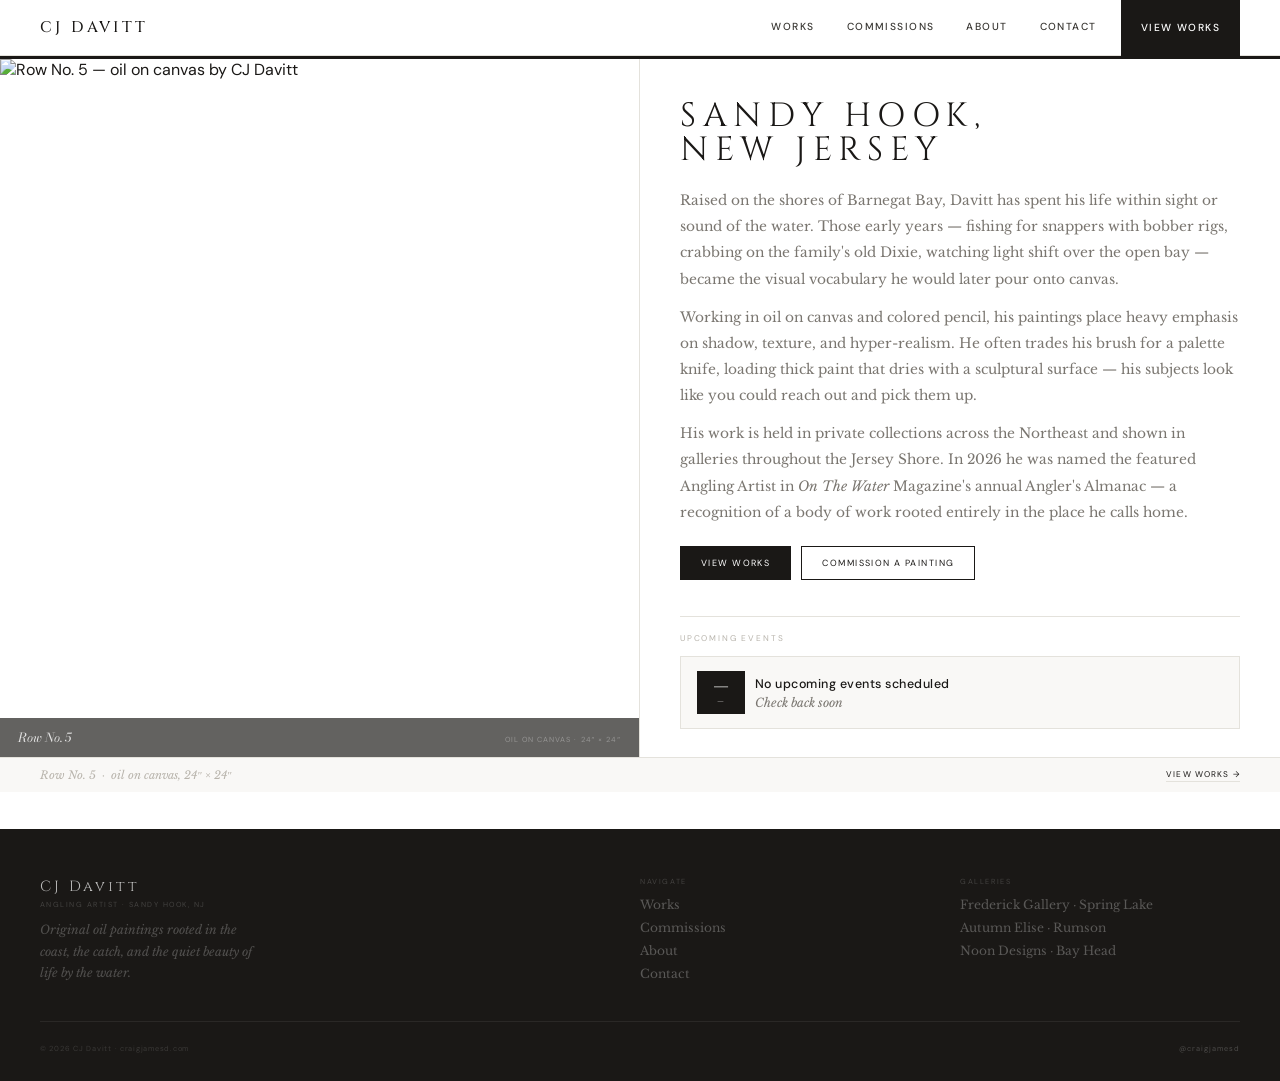
==== commit 55993b58: "Add files via upload" ====
--- a/index.html
+++ b/index.html
@@ -22,7 +22,7 @@
 .hero-name{font-family:var(--display);font-size:2.1rem;font-weight:400;letter-spacing:.2em;color:var(--ink);text-transform:uppercase;margin-bottom:22px;line-height:1;}
 .hero-p{font-family:var(--body);font-size:.86rem;line-height:1.9;color:var(--drift);margin-bottom:12px;}
 .hero-btns{display:flex;gap:10px;margin-top:20px;flex-wrap:wrap;}
-.hero-lower{padding:0 var(--pad) 28px;}
+.hero-lower{padding:0 var(--pad) 28px;display:flex;flex-direction:column;gap:0;}
 .thumb-row{display:flex;gap:9px;margin-bottom:10px;}
 .thumb{flex:1;aspect-ratio:4/3;border:1px solid var(--stone);overflow:hidden;cursor:zoom-in;}
 .thumb img{width:100%;height:100%;object-fit:cover;transition:transform .5s ease;}
@@ -41,11 +41,20 @@
 @media(max-width:900px){
   .hero-body{grid-template-columns:1fr;}
   .hero-left{border-right:none;border-bottom:1px solid var(--stone);}
-  .hero-left img{min-height:280px;max-height:340px;}
-  .hero-name{font-size:1.6rem;}
-  .section-cards{grid-template-columns:1fr 1fr;}
+  .hero-left img{min-height:260px;max-height:320px;}
+  .hero-name{font-size:1.5rem;letter-spacing:.12em;}
+  .hero-text{padding:24px var(--pad) 16px;}
+  .hero-p{font-size:.84rem;}
+  .hero-lower{padding:0 var(--pad) 20px;}
+  .hero-btns{gap:8px;}
+  .hero-btns .btn{font-size:.5rem;padding:8px 14px;}
 }
-@media(max-width:540px){.section-cards{grid-template-columns:1fr;}}
+@media(max-width:480px){
+  .hero-name{font-size:1.2rem;}
+  .hero-p{font-size:.82rem;}
+  .hero-btns{flex-direction:column;}
+  .hero-btns .btn{text-align:center;}
+}
 </style>
 </head>
 <body>
@@ -53,7 +62,7 @@
 <div class="mob-drawer" id="mobDrawer"><div class="mob-logo">CJ Davitt</div><button class="mob-close" id="mobClose">✕</button><ul class="mob-links"><li><a href="works.html">Works</a></li><li><a href="commissions.html">Commissions</a></li><li><a href="about.html">About</a></li><li><a href="contact.html">Contact</a></li></ul></div>
 <nav class="nav"><a href="index.html" class="nav-brand">CJ Davitt</a><div class="nav-links"><a href="works.html" class="nav-link">Works</a><a href="commissions.html" class="nav-link">Commissions</a><a href="about.html" class="nav-link">About</a><a href="contact.html" class="nav-link">Contact</a><a href="works.html" class="nav-link cta">View Works</a></div><button class="nav-hamburger" id="hamburger"><span></span><span></span><span></span></button></nav>
 <div class="hero-rule"></div>
-<div class="hero-mast"><span class="eyebrow">Sandy Hook, New Jersey</span><span class="eyebrow">Original Oil Paintings</span></div>
+
 <div class="hero-body">
   <div class="hero-left">
     <img src="images/cover-row-no5.jpg" alt="Row No. 5 — oil on canvas by CJ Davitt" onclick="openLightbox(this.src,'Row No. 5 · oil on canvas, 24&Prime; &times; 24&Prime;')"/>
@@ -61,40 +70,26 @@
   </div>
   <div class="hero-right">
     <div class="hero-text">
-      <div class="hero-name">CJ Davitt</div>
-      <p class="hero-p">CJ Davitt is a New Jersey oil painter whose work is inseparable from the salt water that shaped his life. Raised on the shores of Barnegat Bay, he paints the things he knows — weathered bobbers, blue crabs, open water, and the fishermen who live on it.</p>
-      <p class="hero-p">A physician assistant by day, Davitt turns to oil painting as a necessary reset — a practice that demands the same total presence as the operating room, but in the service of beauty. Working in oil and colored pencil, he layers shadow, texture, and hyper-realism until each piece asks to be picked up.</p>
-      <p class="hero-p">His work is held in private collections across the Northeast and shown in galleries throughout the Jersey Shore. In 2026 he was named the featured Angling Artist in <em>On The Water</em> Magazine's annual Angler's Almanac.</p>
+      <div class="hero-name">Sandy Hook,<br>New Jersey</div>
+      <p class="hero-p">Raised on the shores of Barnegat Bay, Davitt has spent his life within sight or sound of the water. Those early years — fishing for snappers with bobber rigs, crabbing on the family's old Dixie, watching light shift over the open bay — became the visual vocabulary he would later pour onto canvas.</p>
+      <p class="hero-p">Working in oil on canvas and colored pencil, his paintings place heavy emphasis on shadow, texture, and hyper-realism. He often trades his brush for a palette knife, loading thick paint that dries with a sculptural surface — his subjects look like you could reach out and pick them up.</p>
+      <p class="hero-p">His work is held in private collections across the Northeast and shown in galleries throughout the Jersey Shore. In 2026 he was named the featured Angling Artist in <em>On The Water</em> Magazine's annual Angler's Almanac — a recognition of a body of work rooted entirely in the place he calls home.</p>
       <div class="hero-btns"><a href="works.html" class="btn btn-f">View Works</a><a href="commissions.html" class="btn">Commission a Painting</a></div>
     </div>
     <div class="hero-lower">
       <div class="divider"></div>
-      <div class="label" style="margin-bottom:9px;">Selected Works</div>
-      <div class="thumb-row">
-        <div class="thumb" onclick="openLightbox('images/the-drifter.jpg','The Drifter · oil on canvas, 30″ × 40″')"><img src="images/the-drifter.jpg" alt="The Drifter" loading="lazy"/></div>
-        <div class="thumb" onclick="openLightbox('images/bushel-of-blues.jpg','Bushel of Blues · oil on canvas, 24″ × 36″')"><img src="images/bushel-of-blues.jpg" alt="Bushel of Blues" loading="lazy"/></div>
-        <div class="thumb" onclick="openLightbox('images/six-bobbers.jpg','Six Bobbers · oil on canvas, 36″ × 36″')"><img src="images/six-bobbers.jpg" alt="Six Bobbers" loading="lazy"/></div>
-      </div>
-      <a href="works.html" class="small-cta" style="margin-bottom:18px;display:inline-block;">View all works →</a>
-      <div class="divider"></div>
-      <div class="label" style="margin-bottom:9px;">Upcoming</div>
-      <div id="upcomingEvents"><div class="event-card"><div class="event-date"><div class="eday">—</div><div class="emon">—</div></div><div><div class="event-name">No upcoming events</div><div class="event-venue">Check back soon</div></div></div></div>
+      <div style="font-family:var(--sans);font-size:.52rem;letter-spacing:.22em;text-transform:uppercase;color:var(--pebble);margin-bottom:12px;">Upcoming Events</div>
+      <div id="upcomingEvents"><div class="event-card" style="padding:14px 16px;"><div class="event-date" style="padding:8px 12px;min-width:48px;"><div style="font-family:var(--display);font-size:1.1rem;line-height:1;">—</div><div style="font-family:var(--sans);font-size:.5rem;letter-spacing:.1em;text-transform:uppercase;opacity:.5;">—</div></div><div><div style="font-family:var(--sans);font-size:.78rem;letter-spacing:.04em;color:var(--ink);font-weight:500;margin-bottom:3px;">No upcoming events scheduled</div><div style="font-family:var(--body);font-style:italic;font-size:.76rem;color:var(--drift);">Check back soon</div></div></div></div>
     </div>
   </div>
 </div>
 <div class="hero-cap"><span style="font-family:var(--body);font-style:italic;font-size:.7rem;color:var(--pebble);">Row No. 5 &nbsp;·&nbsp; oil on canvas, 24″ × 24″</span><a href="works.html" class="small-cta">View Works →</a></div>
-<div class="press"><span class="press-lbl">As Seen In</span><div class="press-div"></div><span class="press-item"><strong>On The Water Magazine</strong> — 2026 Angler's Almanac · Featured Angling Artist</span><div class="press-div"></div><span class="press-item">Frederick Gallery &nbsp;·&nbsp; Autumn Elise Gallery &nbsp;·&nbsp; Noon Designs</span></div>
-<div class="section-cards">
-  <a href="works.html" class="sc"><div class="sc-img"><img src="images/cover-row-no5.jpg" alt="Works" loading="lazy"/></div><div class="sc-label">Works</div><div class="sc-desc">Browse the full collection — original oils, colored pencil, available and sold.</div><span class="sc-arrow">View collection →</span></a>
-  <a href="commissions.html" class="sc"><div class="sc-img"><img src="images/the-drifter.jpg" alt="Commissions" loading="lazy"/></div><div class="sc-label">Commissions</div><div class="sc-desc">Commission an original painting of a subject that matters to you.</div><span class="sc-arrow">Start a commission →</span></a>
-  <a href="about.html" class="sc"><div class="sc-img"><img src="images/cj-davitt-artist.jpg" alt="About" loading="lazy"/></div><div class="sc-label">About</div><div class="sc-desc">The story behind the work — from Barnegat Bay to gallery walls.</div><span class="sc-arrow">Read the story →</span></a>
-  <a href="contact.html" class="sc"><div class="sc-img"><img src="images/bushel-of-blues.jpg" alt="Contact" loading="lazy"/></div><div class="sc-label">Contact</div><div class="sc-desc">Inquire about a painting, discuss a commission, or just say hello.</div><span class="sc-arrow">Get in touch →</span></a>
-</div>
+<div class="press" style="background:var(--navy);"><span class="press-lbl">As Seen In</span><div class="press-div"></div><span class="press-item"><strong>On The Water Magazine</strong> — 2026 Angler's Almanac · Featured Angling Artist</span><div class="press-div"></div><span class="press-item">Frederick Gallery &nbsp;·&nbsp; Autumn Elise Gallery &nbsp;·&nbsp; Noon Designs</span></div>
 <footer><div class="ft-grid"><div><div class="ft-logo">CJ Davitt</div><div class="ft-sub">Angling Artist · Sandy Hook, NJ</div><p class="ft-tag">Original oil paintings rooted in the coast, the catch, and the quiet beauty of life by the water.</p></div><div><div class="ft-col-lbl">Navigate</div><a href="works.html" class="ft-link">Works</a><a href="commissions.html" class="ft-link">Commissions</a><a href="about.html" class="ft-link">About</a><a href="contact.html" class="ft-link">Contact</a></div><div><div class="ft-col-lbl">Galleries</div><span class="ft-link">Frederick Gallery · Spring Lake</span><span class="ft-link">Autumn Elise · Rumson</span><span class="ft-link">Noon Designs · Bay Head</span></div></div><div class="ft-bot"><span class="ft-copy">© 2026 CJ Davitt · craigjamesd.com</span><a href="https://instagram.com/craigjamesd" target="_blank" class="ft-ig">@craigjamesd</a></div></footer>
 <script src="shared.js"></script>
 <script>
 const SCRIPT_URL='https://script.google.com/macros/s/AKfycbwmyK0ljJsRQG3XXsWIAwr_cNyMuwnvgYblWskEZlrDgWVf4pMSiSut4yK_T68cwBePOA/exec';
-async function loadEvents(){try{const r=await fetch(SCRIPT_URL,{method:'POST',body:JSON.stringify({action:'get_events',password:'cjdavitt2026'})});const d=await r.json();if(!d.success||!d.data)return;const up=d.data.filter(e=>e['Status']==='Upcoming'||e['Status']==='Ongoing');if(!up.length)return;const c=document.getElementById('upcomingEvents');c.innerHTML='';up.slice(0,2).forEach(ev=>{const dt=ev['Start Date']?new Date(ev['Start Date']):null;const day=dt?dt.getDate():'—';const mon=dt?dt.toLocaleString('default',{month:'short'}).toUpperCase():'—';c.innerHTML+=`<div class="event-card"><div class="event-date"><div class="eday">${day}</div><div class="emon">${mon}</div></div><div><div class="event-name">${ev['Event Name']}</div><div class="event-venue">${ev['Venue Name']||''} · ${ev['City']||''}</div></div></div>`;});}catch(e){}}
+async function loadEvents(){try{const r=await fetch(SCRIPT_URL,{method:'POST',body:JSON.stringify({action:'get_events',password:'cjdavitt2026'})});const d=await r.json();if(!d.success||!d.data)return;const up=d.data.filter(e=>e['Status']==='Upcoming'||e['Status']==='Ongoing');if(!up.length)return;const c=document.getElementById('upcomingEvents');c.innerHTML='';up.slice(0,2).forEach(ev=>{const dt=ev['Start Date']?new Date(ev['Start Date']):null;const day=dt?dt.getDate():'—';const mon=dt?dt.toLocaleString('default',{month:'short'}).toUpperCase():'—';c.innerHTML+=`<div class="event-card" style="padding:14px 16px;"><div class="event-date" style="padding:8px 12px;min-width:48px;"><div style="font-family:var(--display);font-size:1.1rem;line-height:1;">${day}</div><div style="font-family:var(--sans);font-size:.5rem;letter-spacing:.1em;text-transform:uppercase;opacity:.5;">${mon}</div></div><div><div style="font-family:var(--sans);font-size:.78rem;letter-spacing:.04em;color:var(--ink);font-weight:500;margin-bottom:3px;">${ev['Event Name']}</div><div style="font-family:var(--body);font-style:italic;font-size:.76rem;color:var(--drift);">${ev['Venue Name']||''} · ${ev['City']||''}</div></div></div>`;});}catch(e){}}
 loadEvents();
 </script>
 </body>
--- a/style.css
+++ b/style.css
@@ -21,7 +21,7 @@
 
 /* ── NAV ── */
 .nav{background:var(--white);border-bottom:1px solid var(--stone);padding:0 var(--pad);display:flex;align-items:center;justify-content:space-between;height:56px;position:sticky;top:0;z-index:100;}
-.nav-brand{font-family:var(--display);font-size:.88rem;font-weight:400;letter-spacing:.22em;color:var(--ink);text-transform:uppercase;text-decoration:none;}
+.nav-brand{font-family:var(--display);font-size:.96rem;font-weight:500;letter-spacing:.22em;color:var(--ink);text-transform:uppercase;text-decoration:none;}
 .nav-links{display:flex;align-items:center;gap:0;}
 .nav-link{font-family:var(--sans);font-size:.64rem;letter-spacing:.14em;text-transform:uppercase;color:var(--anchor);padding:0 16px;height:56px;display:flex;align-items:center;border-bottom:3px solid transparent;font-weight:500;text-decoration:none;transition:color .2s;}
 .nav-link:hover{color:var(--ink);}
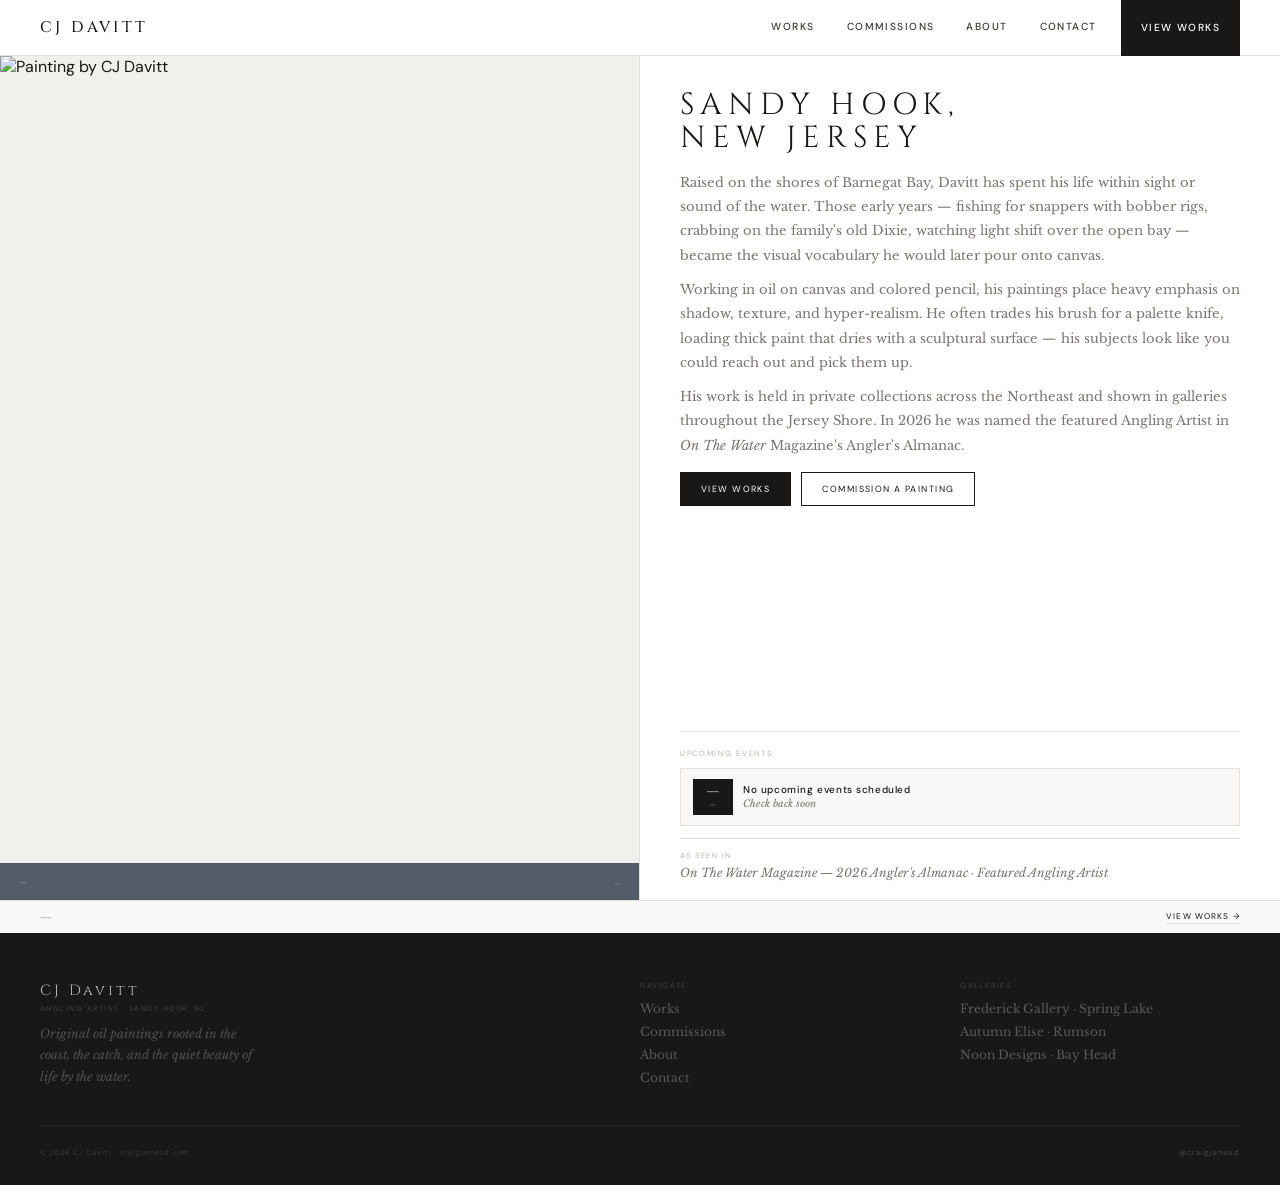
==== commit 56a1e06a: "Add files via upload" ====
--- a/index.html
+++ b/index.html
@@ -5,53 +5,31 @@
 <meta name="viewport" content="width=device-width, initial-scale=1.0">
 <title>CJ Davitt — Angling Artist · New Jersey</title>
 <meta name="description" content="Original oil paintings by CJ Davitt — angling artist from the Jersey Shore.">
-<meta property="og:image" content="images/cover-row-no5.jpg">
-<link rel="preload" as="image" href="images/cover-row-no5.jpg">
 <link rel="stylesheet" href="style.css">
 <style>
-.hero-rule{height:3px;background:var(--ink);}
-.hero-mast{padding:12px var(--pad);border-bottom:1px solid var(--stone);display:flex;align-items:center;justify-content:space-between;}
-.hero-body{display:grid;grid-template-columns:1fr 1fr;min-height:540px;}
-.hero-left{border-right:1px solid var(--stone);overflow:hidden;position:relative;}
-.hero-left img{width:100%;height:100%;min-height:540px;object-fit:cover;object-position:center;display:block;cursor:zoom-in;}
-.hero-img-label{position:absolute;bottom:0;left:0;right:0;background:rgba(26,24,22,.68);padding:10px 18px;display:flex;justify-content:space-between;align-items:baseline;}
-.hil-title{font-family:var(--serif);font-style:italic;font-size:.78rem;color:rgba(255,255,255,.82);}
-.hil-meta{font-family:var(--sans);font-size:.46rem;letter-spacing:.14em;text-transform:uppercase;color:rgba(255,255,255,.32);}
-.hero-right{display:flex;flex-direction:column;}
-.hero-text{padding:40px var(--pad) 20px;flex:1;}
-.hero-name{font-family:var(--display);font-size:2.1rem;font-weight:400;letter-spacing:.2em;color:var(--ink);text-transform:uppercase;margin-bottom:22px;line-height:1;}
-.hero-p{font-family:var(--body);font-size:.86rem;line-height:1.9;color:var(--drift);margin-bottom:12px;}
-.hero-btns{display:flex;gap:10px;margin-top:20px;flex-wrap:wrap;}
-.hero-lower{padding:0 var(--pad) 28px;display:flex;flex-direction:column;gap:0;}
-.thumb-row{display:flex;gap:9px;margin-bottom:10px;}
-.thumb{flex:1;aspect-ratio:4/3;border:1px solid var(--stone);overflow:hidden;cursor:zoom-in;}
-.thumb img{width:100%;height:100%;object-fit:cover;transition:transform .5s ease;}
-.thumb:hover img{transform:scale(1.04);}
-.hero-cap{padding:10px var(--pad);border-top:1px solid var(--stone);display:flex;justify-content:space-between;align-items:center;background:var(--paper);}
-.section-cards{display:grid;grid-template-columns:repeat(4,1fr);gap:1px;background:var(--stone);}
-.sc{background:var(--white);padding:24px 22px 20px;cursor:pointer;transition:background .2s;text-decoration:none;display:block;}
-.sc:hover{background:var(--paper);}
-.sc-img{width:100%;aspect-ratio:16/9;margin-bottom:14px;overflow:hidden;border:1px solid var(--stone);}
-.sc-img img{width:100%;height:100%;object-fit:cover;transition:transform .6s ease;}
-.sc:hover .sc-img img{transform:scale(1.04);}
-.sc-label{font-family:var(--display);font-size:.84rem;font-weight:400;letter-spacing:.16em;color:var(--ink);text-transform:uppercase;margin-bottom:5px;}
-.sc-desc{font-family:var(--body);font-style:italic;font-size:.72rem;color:var(--drift);line-height:1.6;margin-bottom:12px;}
-.sc-arrow{font-family:var(--sans);font-size:.5rem;letter-spacing:.14em;text-transform:uppercase;color:var(--pebble);border-bottom:1px solid var(--stone);padding-bottom:1px;display:inline-block;}
-.sc:hover .sc-arrow{color:var(--ink);border-bottom-color:var(--ink);}
+.hero-body{display:grid;grid-template-columns:1fr 1fr;height:calc(100vh - 56px);overflow:hidden;}
+.hero-left{border-right:1px solid var(--stone);overflow:hidden;position:relative;background:var(--linen);}
+.hero-left img{width:100%;height:100%;object-fit:cover;object-position:center;display:block;cursor:zoom-in;}
+.hero-img-label{position:absolute;bottom:0;left:0;right:0;background:rgba(22,37,53,.72);padding:9px 18px;display:flex;justify-content:space-between;align-items:baseline;}
+.hil-title{font-family:var(--serif);font-style:italic;font-size:.76rem;color:rgba(255,255,255,.82);}
+.hil-meta{font-family:var(--sans);font-size:.44rem;letter-spacing:.14em;text-transform:uppercase;color:rgba(255,255,255,.35);}
+.hero-right{display:flex;flex-direction:column;height:calc(100vh - 56px);overflow:hidden;justify-content:space-between;}
+.hero-text{padding:32px var(--pad) 16px;}
+.hero-name{font-family:var(--display);font-size:1.9rem;font-weight:400;letter-spacing:.2em;color:var(--ink);text-transform:uppercase;margin-bottom:16px;line-height:1.1;}
+.hero-p{font-family:var(--body);font-size:.82rem;line-height:1.85;color:var(--drift);margin-bottom:10px;}
+.hero-btns{display:flex;gap:10px;margin-top:14px;flex-wrap:wrap;}
+.hero-lower{padding:0 var(--pad) 20px;}
+.hero-cap{padding:9px var(--pad);border-top:1px solid var(--stone);display:flex;justify-content:space-between;align-items:center;background:var(--paper);}
 @media(max-width:900px){
-  .hero-body{grid-template-columns:1fr;}
-  .hero-left{border-right:none;border-bottom:1px solid var(--stone);}
-  .hero-left img{min-height:260px;max-height:320px;}
-  .hero-name{font-size:1.5rem;letter-spacing:.12em;}
-  .hero-text{padding:24px var(--pad) 16px;}
-  .hero-p{font-size:.84rem;}
-  .hero-lower{padding:0 var(--pad) 20px;}
-  .hero-btns{gap:8px;}
-  .hero-btns .btn{font-size:.5rem;padding:8px 14px;}
+  .hero-body{grid-template-columns:1fr;height:auto;overflow:visible;}
+  .hero-left{height:56vw;min-height:240px;max-height:380px;border-right:none;border-bottom:1px solid var(--stone);}
+  .hero-right{height:auto;overflow:visible;}
+  .hero-name{font-size:1.4rem;letter-spacing:.12em;}
+  .hero-text{padding:24px var(--pad) 12px;}
+  .hero-lower{padding:0 var(--pad) 20px;justify-content:flex-start;}
 }
 @media(max-width:480px){
-  .hero-name{font-size:1.2rem;}
-  .hero-p{font-size:.82rem;}
+  .hero-name{font-size:1.15rem;}
   .hero-btns{flex-direction:column;}
   .hero-btns .btn{text-align:center;}
 }
@@ -60,37 +38,121 @@
 <body>
 <div class="lightbox" id="lightbox"><div class="lightbox-inner"><button class="lightbox-close">✕ Close</button><img src="" alt=""/><div class="lightbox-cap"></div></div></div>
 <div class="mob-drawer" id="mobDrawer"><div class="mob-logo">CJ Davitt</div><button class="mob-close" id="mobClose">✕</button><ul class="mob-links"><li><a href="works.html">Works</a></li><li><a href="commissions.html">Commissions</a></li><li><a href="about.html">About</a></li><li><a href="contact.html">Contact</a></li></ul></div>
-<nav class="nav"><a href="index.html" class="nav-brand">CJ Davitt</a><div class="nav-links"><a href="works.html" class="nav-link">Works</a><a href="commissions.html" class="nav-link">Commissions</a><a href="about.html" class="nav-link">About</a><a href="contact.html" class="nav-link">Contact</a><a href="works.html" class="nav-link cta">View Works</a></div><button class="nav-hamburger" id="hamburger"><span></span><span></span><span></span></button></nav>
-<div class="hero-rule"></div>
+<nav class="nav">
+  <a href="index.html" class="nav-brand">CJ Davitt</a>
+  <div class="nav-links">
+    <a href="works.html" class="nav-link">Works</a>
+    <a href="commissions.html" class="nav-link">Commissions</a>
+    <a href="about.html" class="nav-link">About</a>
+    <a href="contact.html" class="nav-link">Contact</a>
+    <a href="works.html" class="nav-link cta">View Works</a>
+  </div>
+  <button class="nav-hamburger" id="hamburger"><span></span><span></span><span></span></button>
+</nav>
 
 <div class="hero-body">
   <div class="hero-left">
-    <img src="images/cover-row-no5.jpg" alt="Row No. 5 — oil on canvas by CJ Davitt" onclick="openLightbox(this.src,'Row No. 5 · oil on canvas, 24&Prime; &times; 24&Prime;')"/>
-    <div class="hero-img-label"><span class="hil-title">Row No. 5</span><span class="hil-meta">Oil on canvas · 24″ × 24″</span></div>
+    <img id="heroImg" src="" alt="Painting by CJ Davitt"/>
+    <div class="hero-img-label">
+      <span class="hil-title" id="heroTitle">—</span>
+      <span class="hil-meta" id="heroMeta">—</span>
+    </div>
   </div>
   <div class="hero-right">
     <div class="hero-text">
       <div class="hero-name">Sandy Hook,<br>New Jersey</div>
       <p class="hero-p">Raised on the shores of Barnegat Bay, Davitt has spent his life within sight or sound of the water. Those early years — fishing for snappers with bobber rigs, crabbing on the family's old Dixie, watching light shift over the open bay — became the visual vocabulary he would later pour onto canvas.</p>
       <p class="hero-p">Working in oil on canvas and colored pencil, his paintings place heavy emphasis on shadow, texture, and hyper-realism. He often trades his brush for a palette knife, loading thick paint that dries with a sculptural surface — his subjects look like you could reach out and pick them up.</p>
-      <p class="hero-p">His work is held in private collections across the Northeast and shown in galleries throughout the Jersey Shore. In 2026 he was named the featured Angling Artist in <em>On The Water</em> Magazine's annual Angler's Almanac — a recognition of a body of work rooted entirely in the place he calls home.</p>
-      <div class="hero-btns"><a href="works.html" class="btn btn-f">View Works</a><a href="commissions.html" class="btn">Commission a Painting</a></div>
+      <p class="hero-p">His work is held in private collections across the Northeast and shown in galleries throughout the Jersey Shore. In 2026 he was named the featured Angling Artist in <em>On The Water</em> Magazine's Angler's Almanac.</p>
+      <div class="hero-btns">
+        <a href="works.html" class="btn btn-f">View Works</a>
+        <a href="commissions.html" class="btn">Commission a Painting</a>
+      </div>
     </div>
     <div class="hero-lower">
       <div class="divider"></div>
-      <div style="font-family:var(--sans);font-size:.52rem;letter-spacing:.22em;text-transform:uppercase;color:var(--pebble);margin-bottom:12px;">Upcoming Events</div>
-      <div id="upcomingEvents"><div class="event-card" style="padding:14px 16px;"><div class="event-date" style="padding:8px 12px;min-width:48px;"><div style="font-family:var(--display);font-size:1.1rem;line-height:1;">—</div><div style="font-family:var(--sans);font-size:.5rem;letter-spacing:.1em;text-transform:uppercase;opacity:.5;">—</div></div><div><div style="font-family:var(--sans);font-size:.78rem;letter-spacing:.04em;color:var(--ink);font-weight:500;margin-bottom:3px;">No upcoming events scheduled</div><div style="font-family:var(--body);font-style:italic;font-size:.76rem;color:var(--drift);">Check back soon</div></div></div></div>
+      <div class="label" style="margin-bottom:10px;">Upcoming Events</div>
+      <div id="upcomingEvents">
+        <div class="event-card">
+          <div class="event-date"><div class="eday">—</div><div class="emon">—</div></div>
+          <div><div class="event-name">No upcoming events scheduled</div><div class="event-venue">Check back soon</div></div>
+        </div>
+      </div>
+      <div style="margin-top:12px;padding-top:12px;border-top:1px solid var(--stone);">
+        <div style="font-family:var(--sans);font-size:.46rem;letter-spacing:.2em;text-transform:uppercase;color:var(--pebble);margin-bottom:5px;">As Seen In</div>
+        <div style="font-family:var(--body);font-style:italic;font-size:.75rem;color:var(--drift);">On The Water Magazine — 2026 Angler's Almanac · Featured Angling Artist</div>
+      </div>
     </div>
   </div>
 </div>
-<div class="hero-cap"><span style="font-family:var(--body);font-style:italic;font-size:.7rem;color:var(--pebble);">Row No. 5 &nbsp;·&nbsp; oil on canvas, 24″ × 24″</span><a href="works.html" class="small-cta">View Works →</a></div>
-<div class="press" style="background:var(--navy);"><span class="press-lbl">As Seen In</span><div class="press-div"></div><span class="press-item"><strong>On The Water Magazine</strong> — 2026 Angler's Almanac · Featured Angling Artist</span><div class="press-div"></div><span class="press-item">Frederick Gallery &nbsp;·&nbsp; Autumn Elise Gallery &nbsp;·&nbsp; Noon Designs</span></div>
-<footer><div class="ft-grid"><div><div class="ft-logo">CJ Davitt</div><div class="ft-sub">Angling Artist · Sandy Hook, NJ</div><p class="ft-tag">Original oil paintings rooted in the coast, the catch, and the quiet beauty of life by the water.</p></div><div><div class="ft-col-lbl">Navigate</div><a href="works.html" class="ft-link">Works</a><a href="commissions.html" class="ft-link">Commissions</a><a href="about.html" class="ft-link">About</a><a href="contact.html" class="ft-link">Contact</a></div><div><div class="ft-col-lbl">Galleries</div><span class="ft-link">Frederick Gallery · Spring Lake</span><span class="ft-link">Autumn Elise · Rumson</span><span class="ft-link">Noon Designs · Bay Head</span></div></div><div class="ft-bot"><span class="ft-copy">© 2026 CJ Davitt · craigjamesd.com</span><a href="https://instagram.com/craigjamesd" target="_blank" class="ft-ig">@craigjamesd</a></div></footer>
+
+<div class="hero-cap">
+  <span id="heroCap" style="font-family:var(--body);font-style:italic;font-size:.7rem;color:var(--pebble);">—</span>
+  <a href="works.html" class="small-cta">View Works →</a>
+</div>
+
+<footer>
+  <div class="ft-grid">
+    <div><div class="ft-logo">CJ Davitt</div><div class="ft-sub">Angling Artist · Sandy Hook, NJ</div><p class="ft-tag">Original oil paintings rooted in the coast, the catch, and the quiet beauty of life by the water.</p></div>
+    <div><div class="ft-col-lbl">Navigate</div><a href="works.html" class="ft-link">Works</a><a href="commissions.html" class="ft-link">Commissions</a><a href="about.html" class="ft-link">About</a><a href="contact.html" class="ft-link">Contact</a></div>
+    <div><div class="ft-col-lbl">Galleries</div><span class="ft-link">Frederick Gallery · Spring Lake</span><span class="ft-link">Autumn Elise · Rumson</span><span class="ft-link">Noon Designs · Bay Head</span></div>
+  </div>
+  <div class="ft-bot"><span class="ft-copy">© 2026 CJ Davitt · craigjamesd.com</span><a href="https://instagram.com/craigjamesd" target="_blank" class="ft-ig">@craigjamesd</a></div>
+</footer>
+
 <script src="shared.js"></script>
 <script>
-const SCRIPT_URL='https://script.google.com/macros/s/AKfycbwmyK0ljJsRQG3XXsWIAwr_cNyMuwnvgYblWskEZlrDgWVf4pMSiSut4yK_T68cwBePOA/exec';
-async function loadEvents(){try{const r=await fetch(SCRIPT_URL,{method:'POST',body:JSON.stringify({action:'get_events',password:'cjdavitt2026'})});const d=await r.json();if(!d.success||!d.data)return;const up=d.data.filter(e=>e['Status']==='Upcoming'||e['Status']==='Ongoing');if(!up.length)return;const c=document.getElementById('upcomingEvents');c.innerHTML='';up.slice(0,2).forEach(ev=>{const dt=ev['Start Date']?new Date(ev['Start Date']):null;const day=dt?dt.getDate():'—';const mon=dt?dt.toLocaleString('default',{month:'short'}).toUpperCase():'—';c.innerHTML+=`<div class="event-card" style="padding:14px 16px;"><div class="event-date" style="padding:8px 12px;min-width:48px;"><div style="font-family:var(--display);font-size:1.1rem;line-height:1;">${day}</div><div style="font-family:var(--sans);font-size:.5rem;letter-spacing:.1em;text-transform:uppercase;opacity:.5;">${mon}</div></div><div><div style="font-family:var(--sans);font-size:.78rem;letter-spacing:.04em;color:var(--ink);font-weight:500;margin-bottom:3px;">${ev['Event Name']}</div><div style="font-family:var(--body);font-style:italic;font-size:.76rem;color:var(--drift);">${ev['Venue Name']||''} · ${ev['City']||''}</div></div></div>`;});}catch(e){}}
-loadEvents();
+const SCRIPT_URL = 'https://script.google.com/macros/s/AKfycbwmyK0ljJsRQG3XXsWIAwr_cNyMuwnvgYblWskEZlrDgWVf4pMSiSut4yK_T68cwBePOA/exec';
+
+function sizeStr(w,h){ return (w&&h) ? `${w}″ × ${h}″` : ''; }
+
+async function loadPage() {
+  const [worksResp, eventsResp] = await Promise.allSettled([
+    fetch(SCRIPT_URL, {method:'POST', body:JSON.stringify({action:'get_public_works'})}),
+    fetch(SCRIPT_URL, {method:'POST', body:JSON.stringify({action:'get_events'})})
+  ]);
+
+  if (worksResp.status === 'fulfilled') {
+    try {
+      const d = await worksResp.value.json();
+      if (d.success && d.data) {
+        const hero = d.data.find(w => w['Hero Image'] === 'Yes');
+        if (hero && hero['Image URL']) {
+          const el = document.getElementById('heroImg');
+          el.src   = hero['Image URL'];
+          el.alt   = hero['Title'];
+          el.onclick = () => openLightbox(hero['Image URL'], hero['Title']);
+          const size = sizeStr(hero['Width (in)'], hero['Height (in)']);
+          document.getElementById('heroTitle').textContent = hero['Title'];
+          document.getElementById('heroMeta').textContent  = hero['Medium'] + (size ? ' · '+size : '');
+          document.getElementById('heroCap').textContent   = hero['Title'] + ' · ' + hero['Medium'] + (size ? ' · '+size : '');
+        }
+      }
+    } catch(e) { console.error('works error', e); }
+  }
+
+  if (eventsResp.status === 'fulfilled') {
+    try {
+      const d = await eventsResp.value.json();
+      if (d.success && d.data) {
+        const upcoming = d.data.filter(e => e['Status']==='Upcoming' || e['Status']==='Ongoing');
+        if (upcoming.length) {
+          document.getElementById('upcomingEvents').innerHTML = upcoming.slice(0,2).map(ev => {
+            const dt  = ev['Start Date'] ? new Date(ev['Start Date']) : null;
+            const day = dt ? dt.getDate() : '—';
+            const mon = dt ? dt.toLocaleString('default',{month:'short'}).toUpperCase() : '—';
+            return `<div class="event-card">
+              <div class="event-date"><div class="eday">${day}</div><div class="emon">${mon}</div></div>
+              <div><div class="event-name">${ev['Event Name']}</div><div class="event-venue">${ev['Venue Name']||''} · ${ev['City']||''}</div></div>
+            </div>`;
+          }).join('');
+        }
+      }
+    } catch(e) {}
+  }
+}
+
+loadPage();
 </script>
 </body>
 </html>
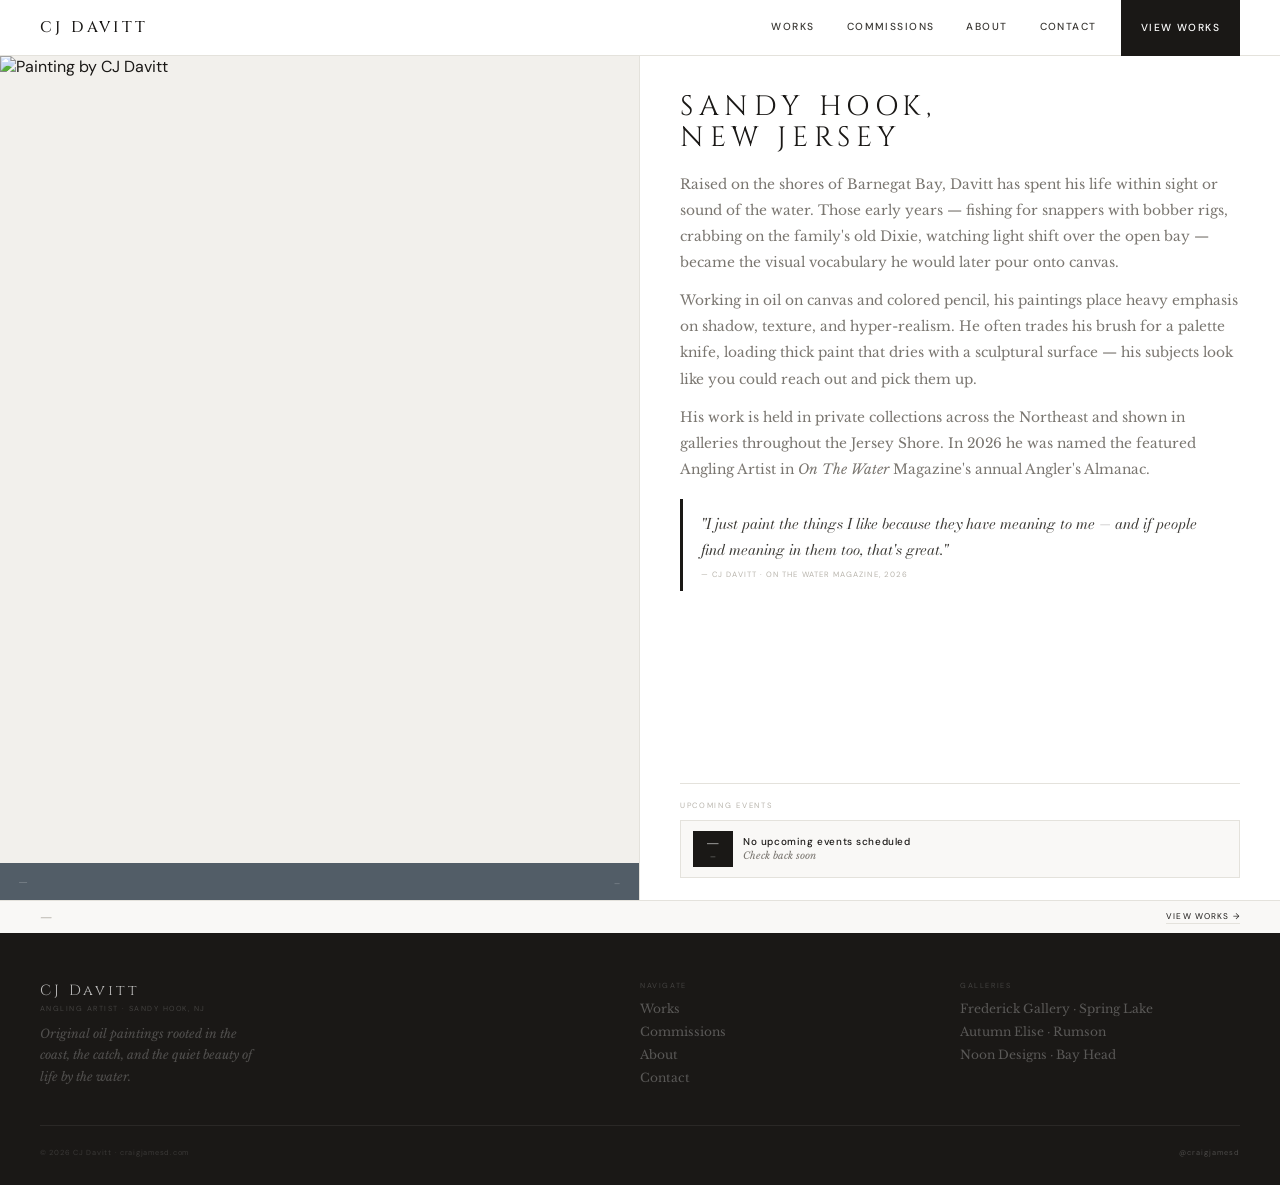
==== commit c621d36d: "Add files via upload" ====
--- a/index.html
+++ b/index.html
@@ -13,12 +13,14 @@
 .hero-img-label{position:absolute;bottom:0;left:0;right:0;background:rgba(22,37,53,.72);padding:9px 18px;display:flex;justify-content:space-between;align-items:baseline;}
 .hil-title{font-family:var(--serif);font-style:italic;font-size:.76rem;color:rgba(255,255,255,.82);}
 .hil-meta{font-family:var(--sans);font-size:.44rem;letter-spacing:.14em;text-transform:uppercase;color:rgba(255,255,255,.35);}
-.hero-right{display:flex;flex-direction:column;height:calc(100vh - 56px);overflow:hidden;justify-content:space-between;}
-.hero-text{padding:32px var(--pad) 16px;}
-.hero-name{font-family:var(--display);font-size:1.9rem;font-weight:400;letter-spacing:.2em;color:var(--ink);text-transform:uppercase;margin-bottom:16px;line-height:1.1;}
-.hero-p{font-family:var(--body);font-size:.82rem;line-height:1.85;color:var(--drift);margin-bottom:10px;}
-.hero-btns{display:flex;gap:10px;margin-top:14px;flex-wrap:wrap;}
-.hero-lower{padding:0 var(--pad) 20px;}
+.hero-right{display:flex;flex-direction:column;height:calc(100vh - 56px);overflow:hidden;}
+.hero-text{padding:36px var(--pad) 0;flex:1;min-height:0;overflow:hidden;}
+.hero-name{font-family:var(--display);font-size:1.75rem;font-weight:400;letter-spacing:.2em;color:var(--ink);text-transform:uppercase;margin-bottom:18px;line-height:1.1;}
+.hero-p{font-family:var(--body);font-size:.86rem;line-height:1.9;color:var(--drift);margin-bottom:12px;}
+.hero-quote{border-left:3px solid var(--ink);padding:12px 18px;margin:16px 0 0;}
+.hero-quote-text{font-family:var(--serif);font-style:italic;font-size:.92rem;color:var(--anchor);line-height:1.75;}
+.hero-quote-attr{font-family:var(--sans);font-size:.48rem;letter-spacing:.14em;text-transform:uppercase;color:var(--pebble);margin-top:6px;}
+.hero-lower{padding:0 var(--pad) 22px;flex-shrink:0;}
 .hero-cap{padding:9px var(--pad);border-top:1px solid var(--stone);display:flex;justify-content:space-between;align-items:center;background:var(--paper);}
 @media(max-width:900px){
   .hero-body{grid-template-columns:1fr;height:auto;overflow:visible;}
@@ -30,8 +32,6 @@
 }
 @media(max-width:480px){
   .hero-name{font-size:1.15rem;}
-  .hero-btns{flex-direction:column;}
-  .hero-btns .btn{text-align:center;}
 }
 </style>
 </head>
@@ -63,10 +63,10 @@
       <div class="hero-name">Sandy Hook,<br>New Jersey</div>
       <p class="hero-p">Raised on the shores of Barnegat Bay, Davitt has spent his life within sight or sound of the water. Those early years — fishing for snappers with bobber rigs, crabbing on the family's old Dixie, watching light shift over the open bay — became the visual vocabulary he would later pour onto canvas.</p>
       <p class="hero-p">Working in oil on canvas and colored pencil, his paintings place heavy emphasis on shadow, texture, and hyper-realism. He often trades his brush for a palette knife, loading thick paint that dries with a sculptural surface — his subjects look like you could reach out and pick them up.</p>
-      <p class="hero-p">His work is held in private collections across the Northeast and shown in galleries throughout the Jersey Shore. In 2026 he was named the featured Angling Artist in <em>On The Water</em> Magazine's Angler's Almanac.</p>
-      <div class="hero-btns">
-        <a href="works.html" class="btn btn-f">View Works</a>
-        <a href="commissions.html" class="btn">Commission a Painting</a>
+      <p class="hero-p">His work is held in private collections across the Northeast and shown in galleries throughout the Jersey Shore. In 2026 he was named the featured Angling Artist in <em>On The Water</em> Magazine's annual Angler's Almanac.</p>
+      <div class="hero-quote">
+        <div class="hero-quote-text">"I just paint the things I like because they have meaning to me — and if people find meaning in them too, that's great."</div>
+        <div class="hero-quote-attr">— CJ Davitt · On The Water Magazine, 2026</div>
       </div>
     </div>
     <div class="hero-lower">
@@ -77,10 +77,6 @@
           <div class="event-date"><div class="eday">—</div><div class="emon">—</div></div>
           <div><div class="event-name">No upcoming events scheduled</div><div class="event-venue">Check back soon</div></div>
         </div>
-      </div>
-      <div style="margin-top:12px;padding-top:12px;border-top:1px solid var(--stone);">
-        <div style="font-family:var(--sans);font-size:.46rem;letter-spacing:.2em;text-transform:uppercase;color:var(--pebble);margin-bottom:5px;">As Seen In</div>
-        <div style="font-family:var(--body);font-style:italic;font-size:.75rem;color:var(--drift);">On The Water Magazine — 2026 Angler's Almanac · Featured Angling Artist</div>
       </div>
     </div>
   </div>
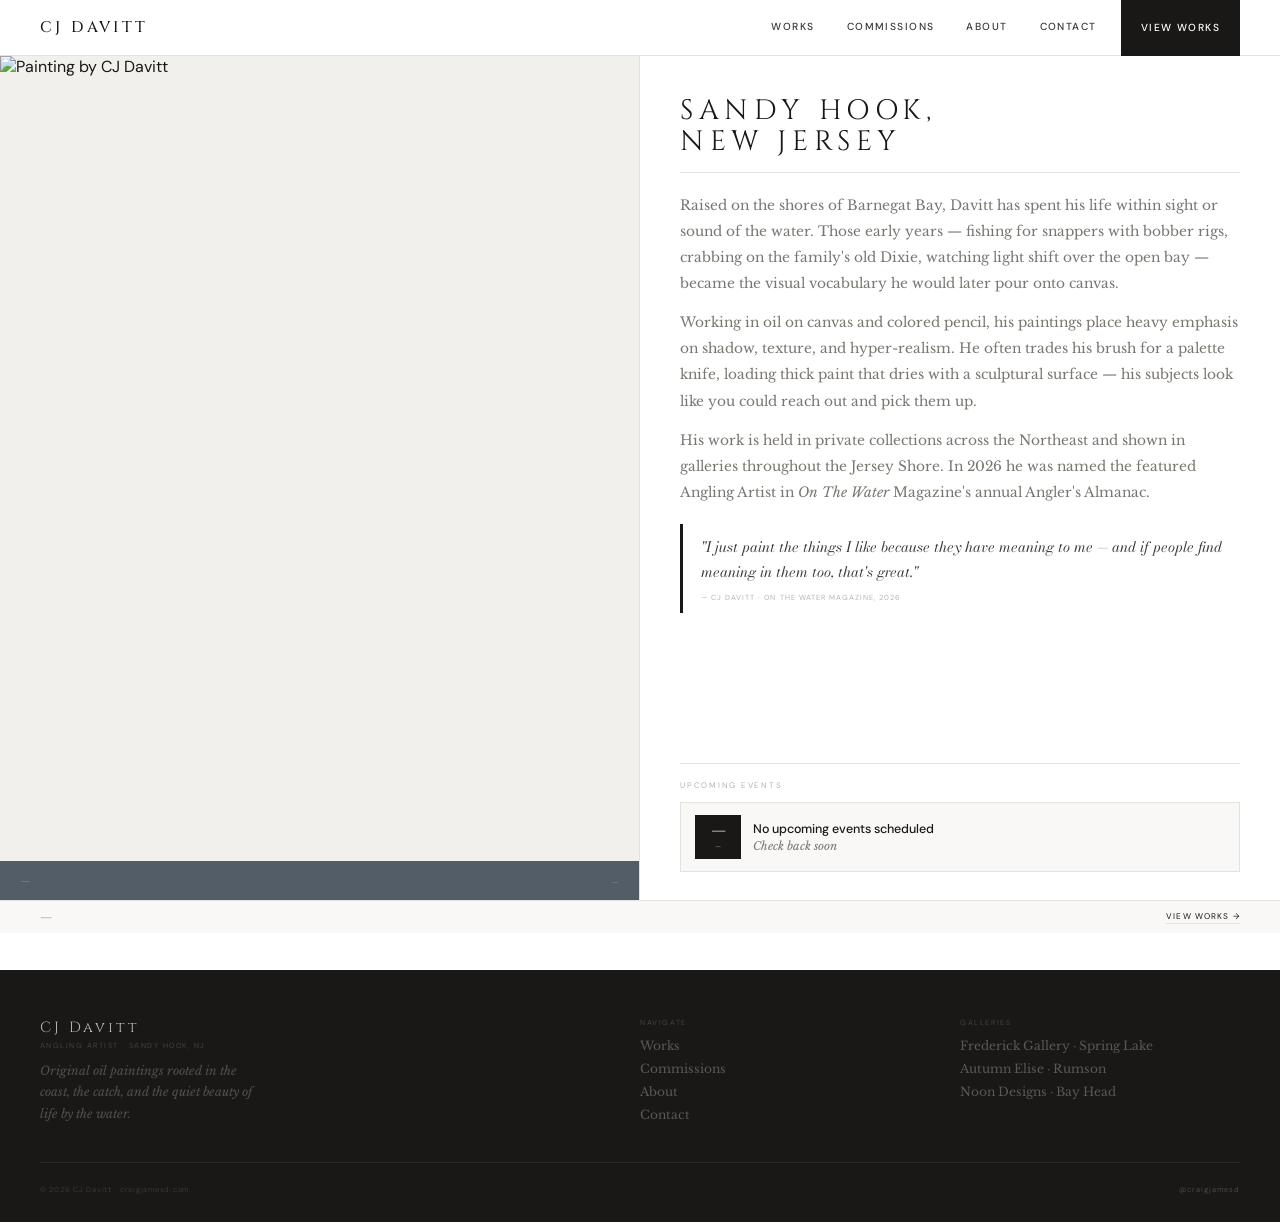
==== commit b0230c55: "Add files via upload" ====
--- a/index.html
+++ b/index.html
@@ -7,37 +7,163 @@
 <meta name="description" content="Original oil paintings by CJ Davitt — angling artist from the Jersey Shore.">
 <link rel="stylesheet" href="style.css">
 <style>
-.hero-body{display:grid;grid-template-columns:1fr 1fr;height:calc(100vh - 56px);overflow:hidden;}
-.hero-left{border-right:1px solid var(--stone);overflow:hidden;position:relative;background:var(--linen);}
-.hero-left img{width:100%;height:100%;object-fit:cover;object-position:center;display:block;cursor:zoom-in;}
-.hero-img-label{position:absolute;bottom:0;left:0;right:0;background:rgba(22,37,53,.72);padding:9px 18px;display:flex;justify-content:space-between;align-items:baseline;}
-.hil-title{font-family:var(--serif);font-style:italic;font-size:.76rem;color:rgba(255,255,255,.82);}
+/* ── HERO LAYOUT ── */
+.hero-wrap{
+  display:grid;
+  grid-template-columns:1fr 1fr;
+  /* Height = viewport minus nav, capped so text always fits */
+  height:calc(100vh - 56px);
+  max-height:860px;
+  min-height:560px;
+  overflow:hidden;
+}
+
+/* LEFT — painting fills column, never overflows */
+.hero-left{
+  position:relative;
+  overflow:hidden;
+  background:var(--linen);
+  border-right:1px solid var(--stone);
+}
+.hero-left img{
+  width:100%;
+  height:100%;
+  object-fit:cover;
+  object-position:center;
+  display:block;
+  cursor:zoom-in;
+}
+.hero-img-label{
+  position:absolute;
+  bottom:0;left:0;right:0;
+  background:rgba(22,37,53,.72);
+  padding:10px 20px;
+  display:flex;
+  justify-content:space-between;
+  align-items:baseline;
+}
+.hil-title{font-family:var(--serif);font-style:italic;font-size:.78rem;color:rgba(255,255,255,.82);}
 .hil-meta{font-family:var(--sans);font-size:.44rem;letter-spacing:.14em;text-transform:uppercase;color:rgba(255,255,255,.35);}
-.hero-right{display:flex;flex-direction:column;height:calc(100vh - 56px);overflow:hidden;}
-.hero-text{padding:36px var(--pad) 0;flex:1;min-height:0;overflow:hidden;}
-.hero-name{font-family:var(--display);font-size:1.75rem;font-weight:400;letter-spacing:.2em;color:var(--ink);text-transform:uppercase;margin-bottom:18px;line-height:1.1;}
-.hero-p{font-family:var(--body);font-size:.86rem;line-height:1.9;color:var(--drift);margin-bottom:12px;}
-.hero-quote{border-left:3px solid var(--ink);padding:12px 18px;margin:16px 0 0;}
-.hero-quote-text{font-family:var(--serif);font-style:italic;font-size:.92rem;color:var(--anchor);line-height:1.75;}
-.hero-quote-attr{font-family:var(--sans);font-size:.48rem;letter-spacing:.14em;text-transform:uppercase;color:var(--pebble);margin-top:6px;}
-.hero-lower{padding:0 var(--pad) 22px;flex-shrink:0;}
-.hero-cap{padding:9px var(--pad);border-top:1px solid var(--stone);display:flex;justify-content:space-between;align-items:center;background:var(--paper);}
+
+/* RIGHT — flex column, space-between pushes events to bottom */
+.hero-right{
+  display:flex;
+  flex-direction:column;
+  justify-content:space-between;
+  padding:40px 40px 28px;
+  overflow:hidden;
+}
+
+/* TOP block — name + rule + paragraphs + quote */
+.hero-top{}
+
+.hero-name{
+  font-family:var(--display);
+  font-size:1.75rem;
+  font-weight:400;
+  letter-spacing:.2em;
+  color:var(--ink);
+  text-transform:uppercase;
+  line-height:1.1;
+  margin-bottom:14px;
+}
+.hero-rule{
+  height:1px;
+  background:var(--stone);
+  margin-bottom:20px;
+}
+.hero-p{
+  font-family:var(--body);
+  font-size:.86rem;
+  line-height:1.9;
+  color:var(--drift);
+  margin-bottom:13px;
+}
+.hero-quote{
+  border-left:3px solid var(--ink);
+  padding:11px 18px;
+  margin-top:18px;
+}
+.hero-quote-text{
+  font-family:var(--serif);
+  font-style:italic;
+  font-size:.9rem;
+  color:var(--anchor);
+  line-height:1.75;
+}
+.hero-quote-attr{
+  font-family:var(--sans);
+  font-size:.46rem;
+  letter-spacing:.14em;
+  text-transform:uppercase;
+  color:var(--pebble);
+  margin-top:7px;
+}
+
+/* BOTTOM block — events */
+.hero-bottom{}
+.hero-ev-rule{height:1px;background:var(--stone);margin-bottom:16px;}
+.hero-ev-label{
+  font-family:var(--sans);
+  font-size:.5rem;
+  letter-spacing:.22em;
+  text-transform:uppercase;
+  color:var(--pebble);
+  margin-bottom:12px;
+}
+/* Slightly larger event cards than global default */
+.hero-event-card{
+  display:flex;
+  gap:12px;
+  align-items:center;
+  background:var(--paper);
+  border:1px solid var(--stone);
+  padding:12px 14px;
+  margin-bottom:8px;
+}
+.hero-event-card:last-child{margin-bottom:0;}
+.hero-edate{
+  background:var(--ink);
+  color:var(--white);
+  padding:8px 12px;
+  text-align:center;
+  flex-shrink:0;
+  min-width:46px;
+}
+.hero-eday{font-family:var(--display);font-size:1.05rem;line-height:1;}
+.hero-emon{font-family:var(--sans);font-size:.44rem;letter-spacing:.1em;text-transform:uppercase;opacity:.5;margin-top:2px;}
+.hero-ename{font-family:var(--sans);font-size:.78rem;font-weight:500;color:var(--ink);margin-bottom:2px;}
+.hero-evenue{font-family:var(--body);font-style:italic;font-size:.72rem;color:var(--drift);}
+
+/* CAP bar below hero */
+.hero-cap{
+  padding:9px var(--pad);
+  border-top:1px solid var(--stone);
+  display:flex;
+  justify-content:space-between;
+  align-items:center;
+  background:var(--paper);
+}
+
+/* MOBILE */
 @media(max-width:900px){
-  .hero-body{grid-template-columns:1fr;height:auto;overflow:visible;}
-  .hero-left{height:56vw;min-height:240px;max-height:380px;border-right:none;border-bottom:1px solid var(--stone);}
-  .hero-right{height:auto;overflow:visible;}
+  .hero-wrap{grid-template-columns:1fr;height:auto;max-height:none;min-height:0;}
+  .hero-left{height:60vw;min-height:220px;max-height:360px;border-right:none;border-bottom:1px solid var(--stone);}
+  .hero-right{padding:28px 20px 24px;}
   .hero-name{font-size:1.4rem;letter-spacing:.12em;}
-  .hero-text{padding:24px var(--pad) 12px;}
-  .hero-lower{padding:0 var(--pad) 20px;justify-content:flex-start;}
+  .hero-p{font-size:.83rem;}
 }
 @media(max-width:480px){
   .hero-name{font-size:1.15rem;}
+  .hero-left{height:72vw;}
 }
 </style>
 </head>
 <body>
+
 <div class="lightbox" id="lightbox"><div class="lightbox-inner"><button class="lightbox-close">✕ Close</button><img src="" alt=""/><div class="lightbox-cap"></div></div></div>
 <div class="mob-drawer" id="mobDrawer"><div class="mob-logo">CJ Davitt</div><button class="mob-close" id="mobClose">✕</button><ul class="mob-links"><li><a href="works.html">Works</a></li><li><a href="commissions.html">Commissions</a></li><li><a href="about.html">About</a></li><li><a href="contact.html">Contact</a></li></ul></div>
+
 <nav class="nav">
   <a href="index.html" class="nav-brand">CJ Davitt</a>
   <div class="nav-links">
@@ -50,7 +176,9 @@
   <button class="nav-hamburger" id="hamburger"><span></span><span></span><span></span></button>
 </nav>
 
-<div class="hero-body">
+<div class="hero-wrap">
+
+  <!-- LEFT: painting -->
   <div class="hero-left">
     <img id="heroImg" src="" alt="Painting by CJ Davitt"/>
     <div class="hero-img-label">
@@ -58,9 +186,13 @@
       <span class="hil-meta" id="heroMeta">—</span>
     </div>
   </div>
+
+  <!-- RIGHT: text top, events bottom -->
   <div class="hero-right">
-    <div class="hero-text">
+
+    <div class="hero-top">
       <div class="hero-name">Sandy Hook,<br>New Jersey</div>
+      <div class="hero-rule"></div>
       <p class="hero-p">Raised on the shores of Barnegat Bay, Davitt has spent his life within sight or sound of the water. Those early years — fishing for snappers with bobber rigs, crabbing on the family's old Dixie, watching light shift over the open bay — became the visual vocabulary he would later pour onto canvas.</p>
       <p class="hero-p">Working in oil on canvas and colored pencil, his paintings place heavy emphasis on shadow, texture, and hyper-realism. He often trades his brush for a palette knife, loading thick paint that dries with a sculptural surface — his subjects look like you could reach out and pick them up.</p>
       <p class="hero-p">His work is held in private collections across the Northeast and shown in galleries throughout the Jersey Shore. In 2026 he was named the featured Angling Artist in <em>On The Water</em> Magazine's annual Angler's Almanac.</p>
@@ -69,22 +201,32 @@
         <div class="hero-quote-attr">— CJ Davitt · On The Water Magazine, 2026</div>
       </div>
     </div>
-    <div class="hero-lower">
-      <div class="divider"></div>
-      <div class="label" style="margin-bottom:10px;">Upcoming Events</div>
+
+    <div class="hero-bottom">
+      <div class="hero-ev-rule"></div>
+      <div class="hero-ev-label">Upcoming Events</div>
       <div id="upcomingEvents">
-        <div class="event-card">
-          <div class="event-date"><div class="eday">—</div><div class="emon">—</div></div>
-          <div><div class="event-name">No upcoming events scheduled</div><div class="event-venue">Check back soon</div></div>
+        <div class="hero-event-card">
+          <div class="hero-edate"><div class="hero-eday">—</div><div class="hero-emon">—</div></div>
+          <div><div class="hero-ename">No upcoming events scheduled</div><div class="hero-evenue">Check back soon</div></div>
         </div>
       </div>
     </div>
+
   </div>
 </div>
 
 <div class="hero-cap">
   <span id="heroCap" style="font-family:var(--body);font-style:italic;font-size:.7rem;color:var(--pebble);">—</span>
   <a href="works.html" class="small-cta">View Works →</a>
+</div>
+
+<div class="press" style="background:var(--navy);">
+  <span class="press-lbl">As Seen In</span>
+  <div class="press-div"></div>
+  <span class="press-item"><strong>On The Water Magazine</strong> — 2026 Angler's Almanac · Featured Angling Artist</span>
+  <div class="press-div"></div>
+  <span class="press-item">Frederick Gallery &nbsp;·&nbsp; Autumn Elise Gallery &nbsp;·&nbsp; Noon Designs</span>
 </div>
 
 <footer>
@@ -115,8 +257,8 @@
         const hero = d.data.find(w => w['Hero Image'] === 'Yes');
         if (hero && hero['Image URL']) {
           const el = document.getElementById('heroImg');
-          el.src   = hero['Image URL'];
-          el.alt   = hero['Title'];
+          el.src = hero['Image URL'];
+          el.alt = hero['Title'];
           el.onclick = () => openLightbox(hero['Image URL'], hero['Title']);
           const size = sizeStr(hero['Width (in)'], hero['Height (in)']);
           document.getElementById('heroTitle').textContent = hero['Title'];
@@ -137,9 +279,9 @@
             const dt  = ev['Start Date'] ? new Date(ev['Start Date']) : null;
             const day = dt ? dt.getDate() : '—';
             const mon = dt ? dt.toLocaleString('default',{month:'short'}).toUpperCase() : '—';
-            return `<div class="event-card">
-              <div class="event-date"><div class="eday">${day}</div><div class="emon">${mon}</div></div>
-              <div><div class="event-name">${ev['Event Name']}</div><div class="event-venue">${ev['Venue Name']||''} · ${ev['City']||''}</div></div>
+            return `<div class="hero-event-card">
+              <div class="hero-edate"><div class="hero-eday">${day}</div><div class="hero-emon">${mon}</div></div>
+              <div><div class="hero-ename">${ev['Event Name']}</div><div class="hero-evenue">${ev['Venue Name']||''} · ${ev['City']||''}</div></div>
             </div>`;
           }).join('');
         }
